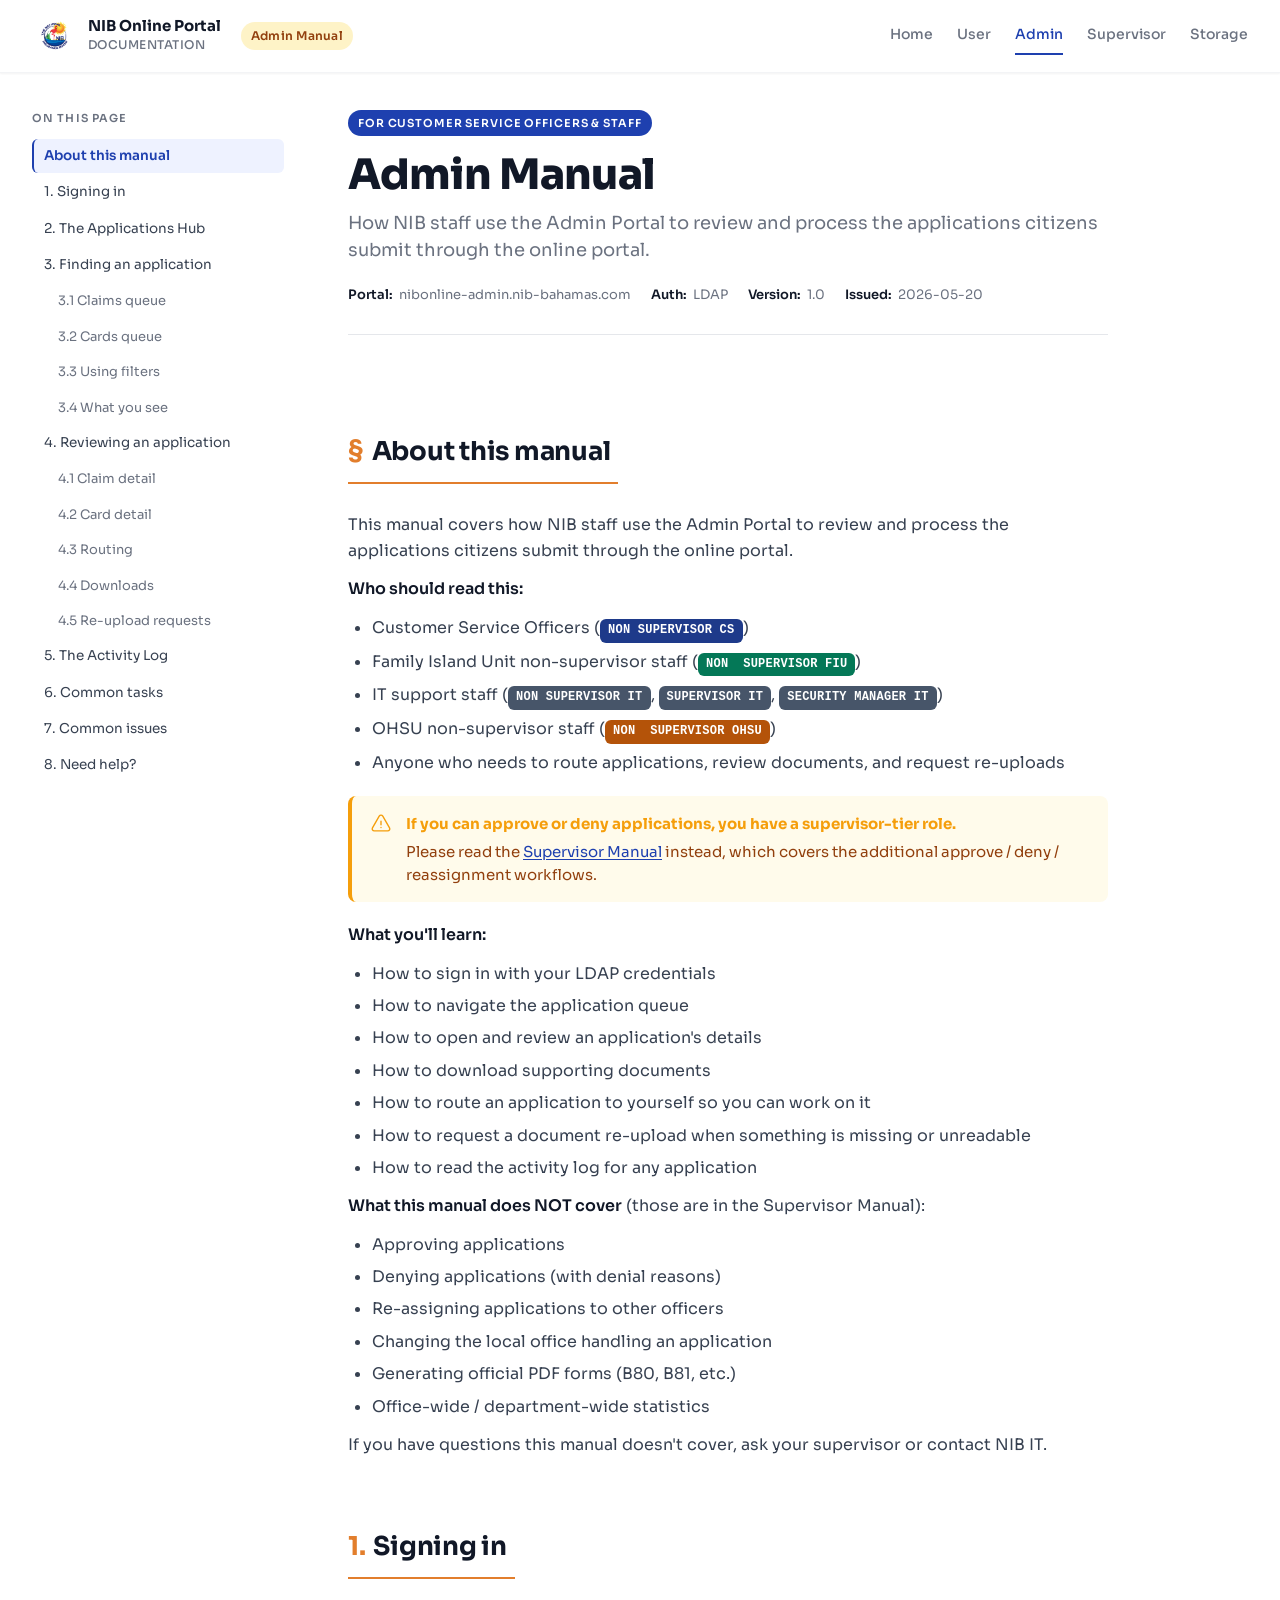
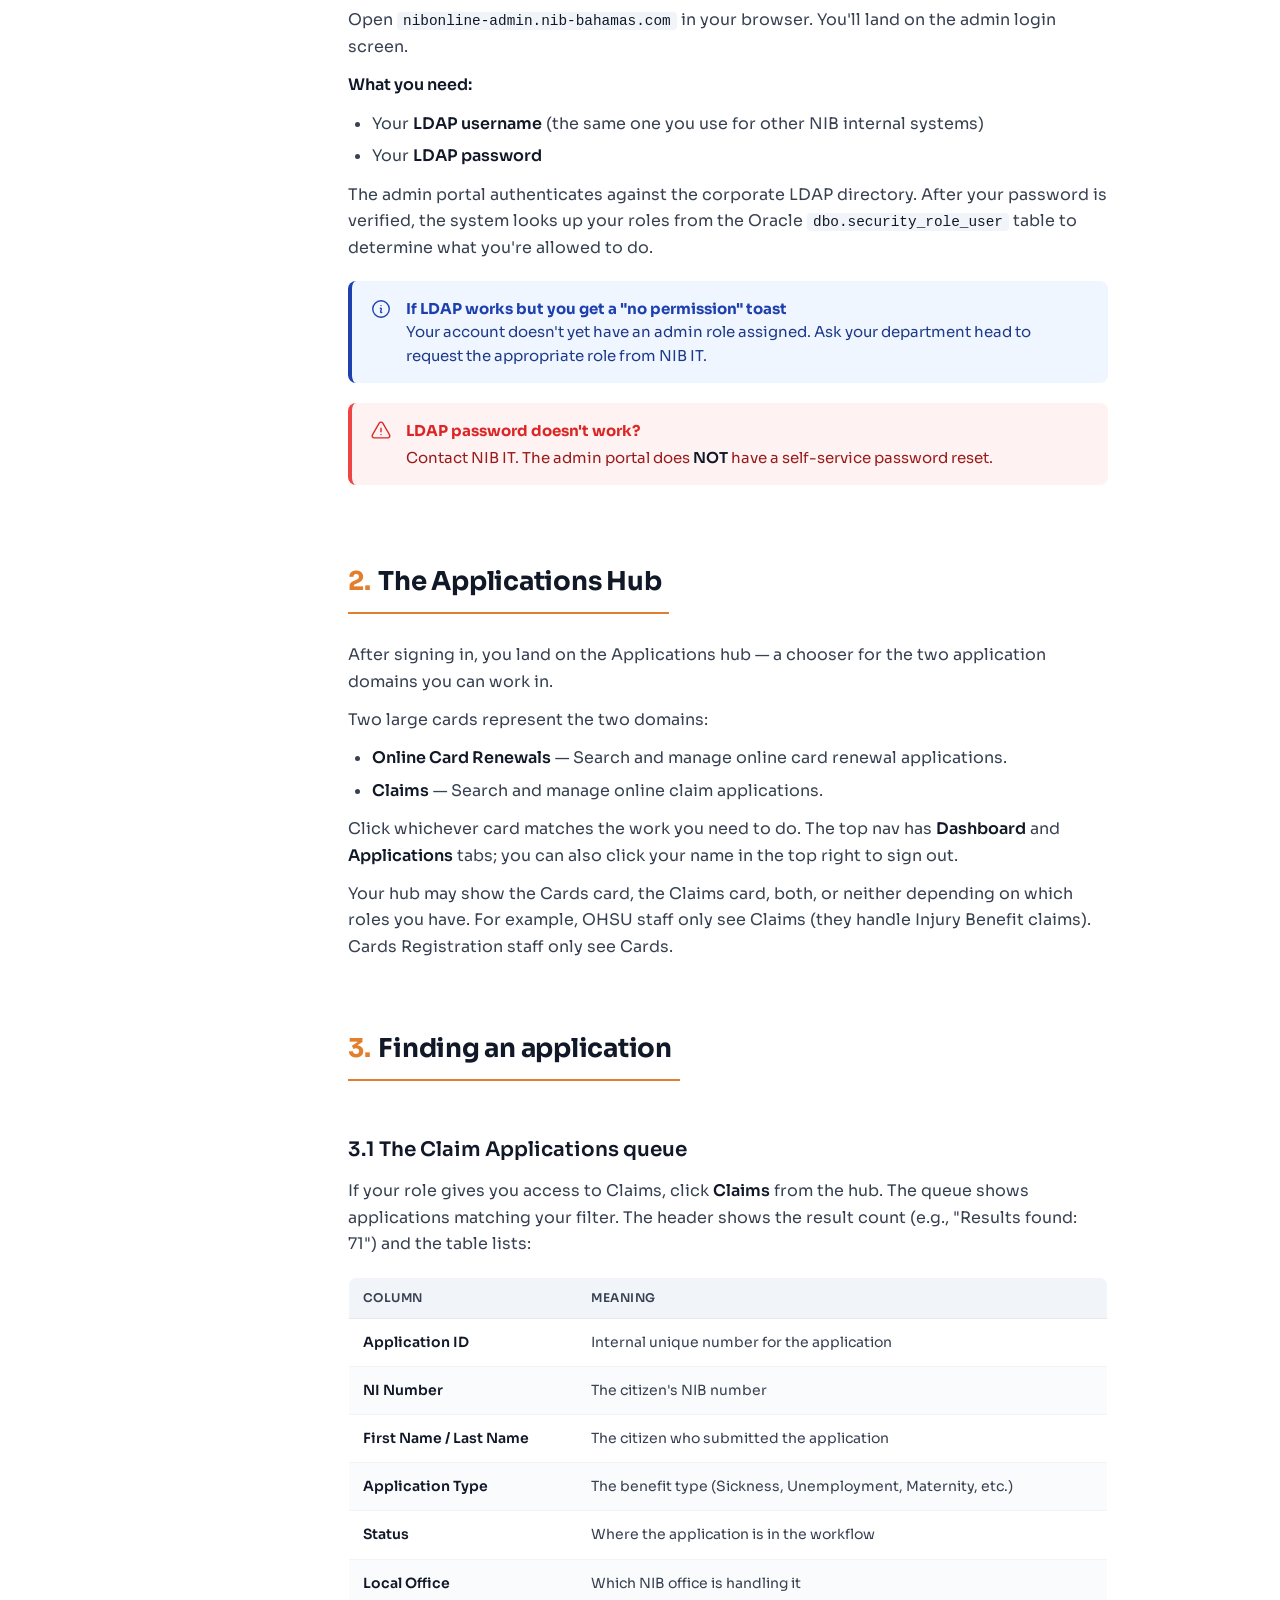
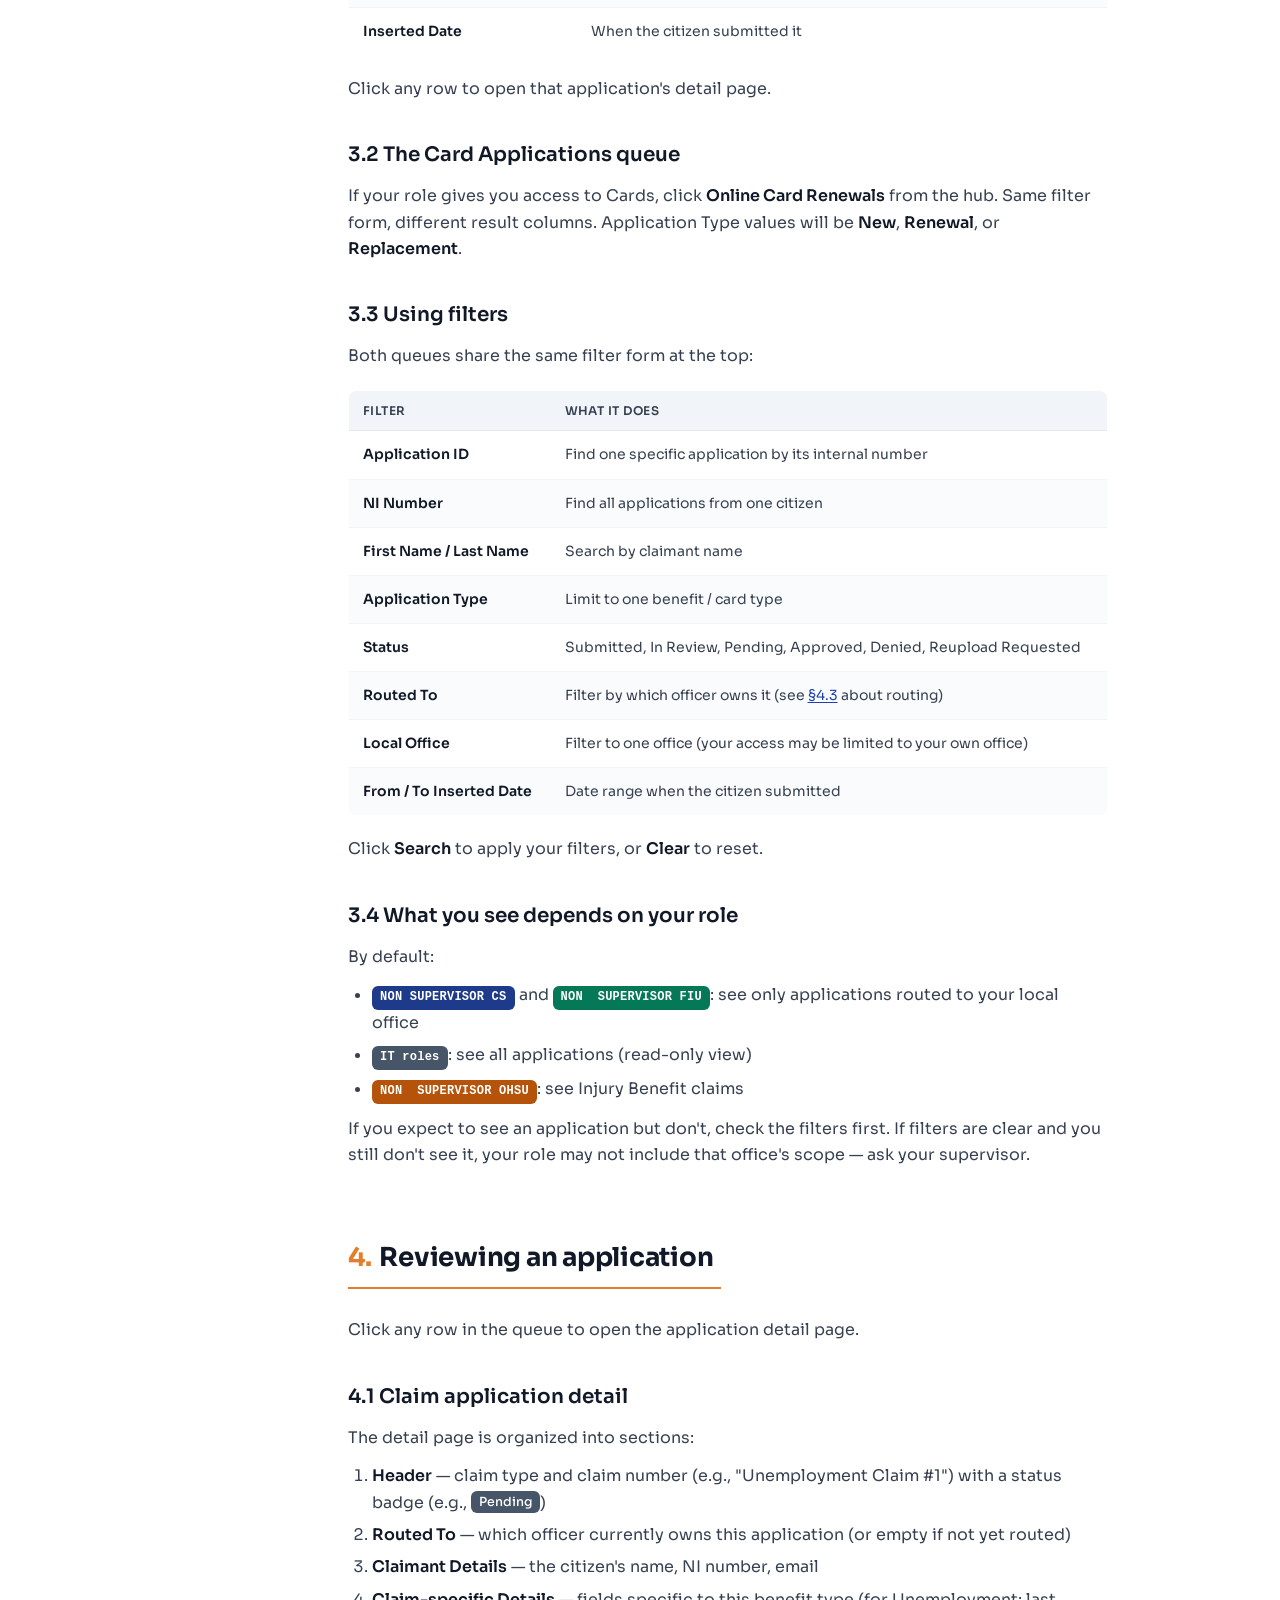
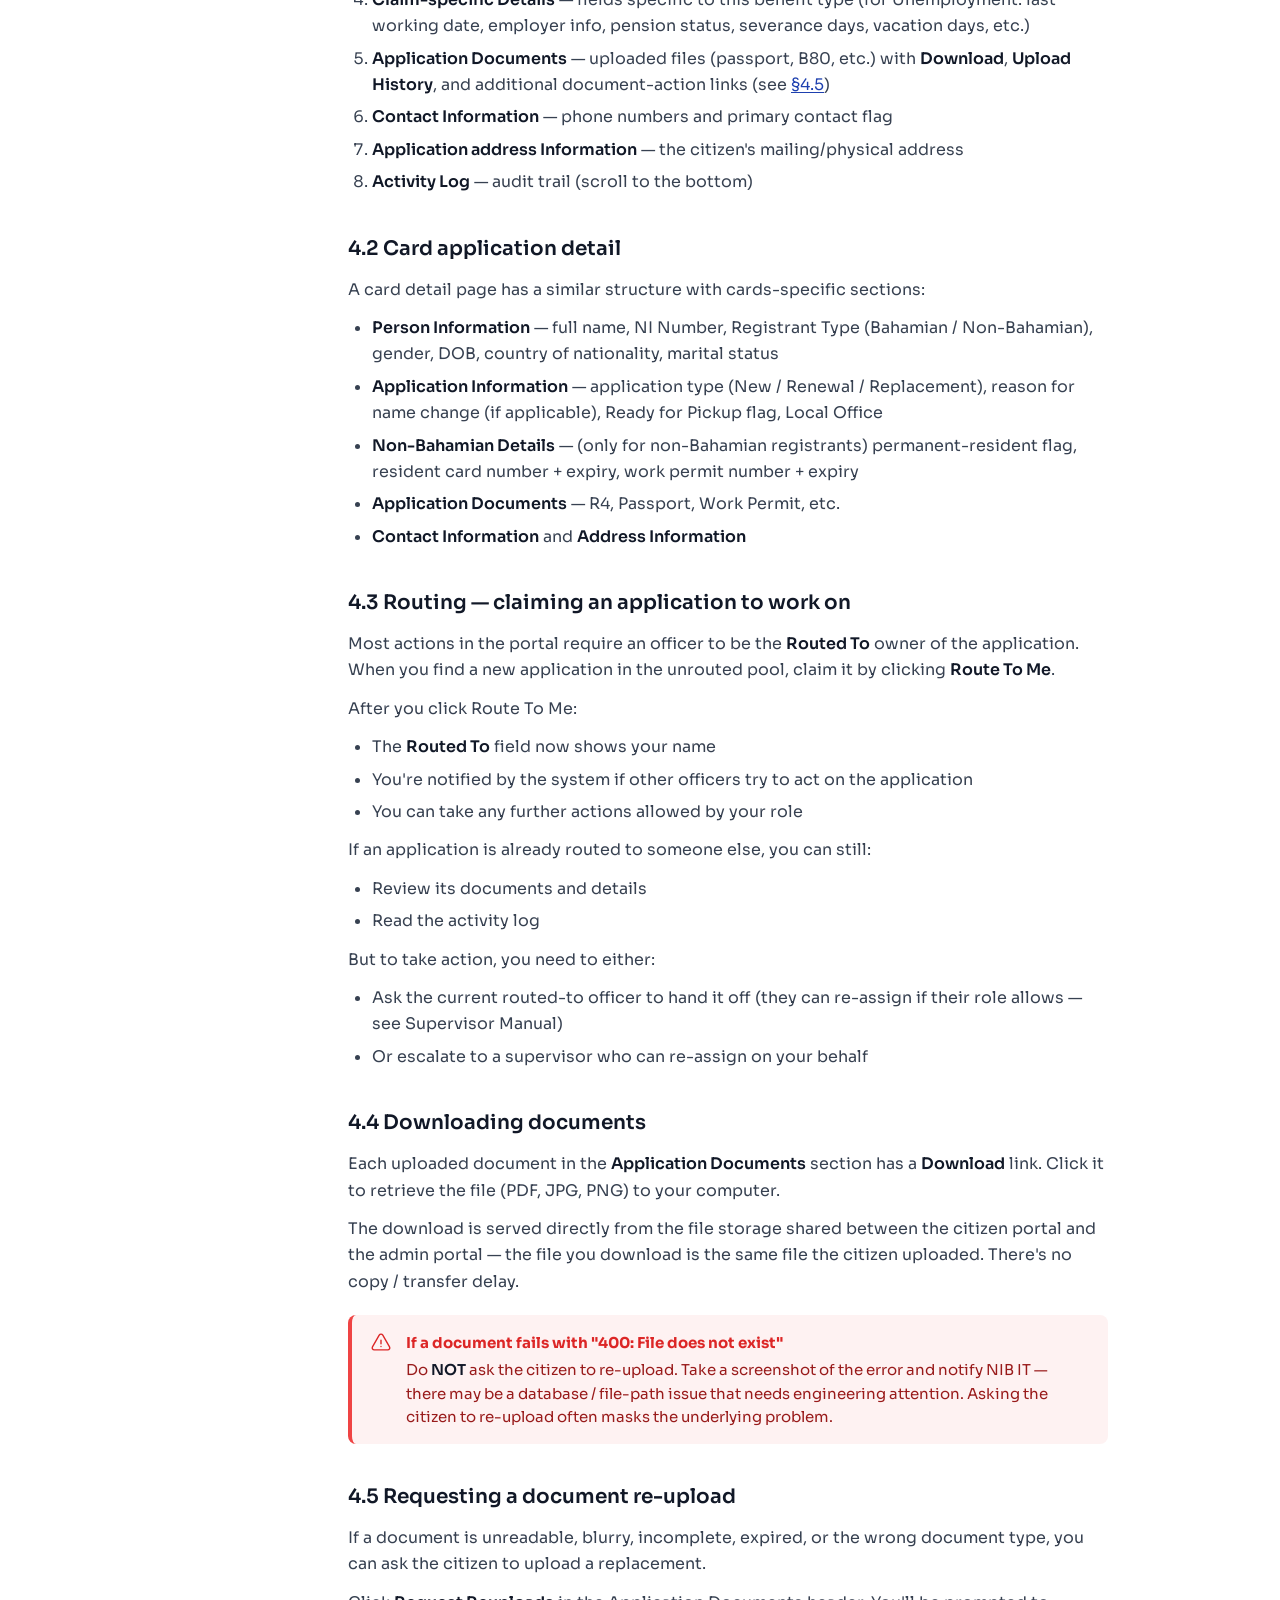
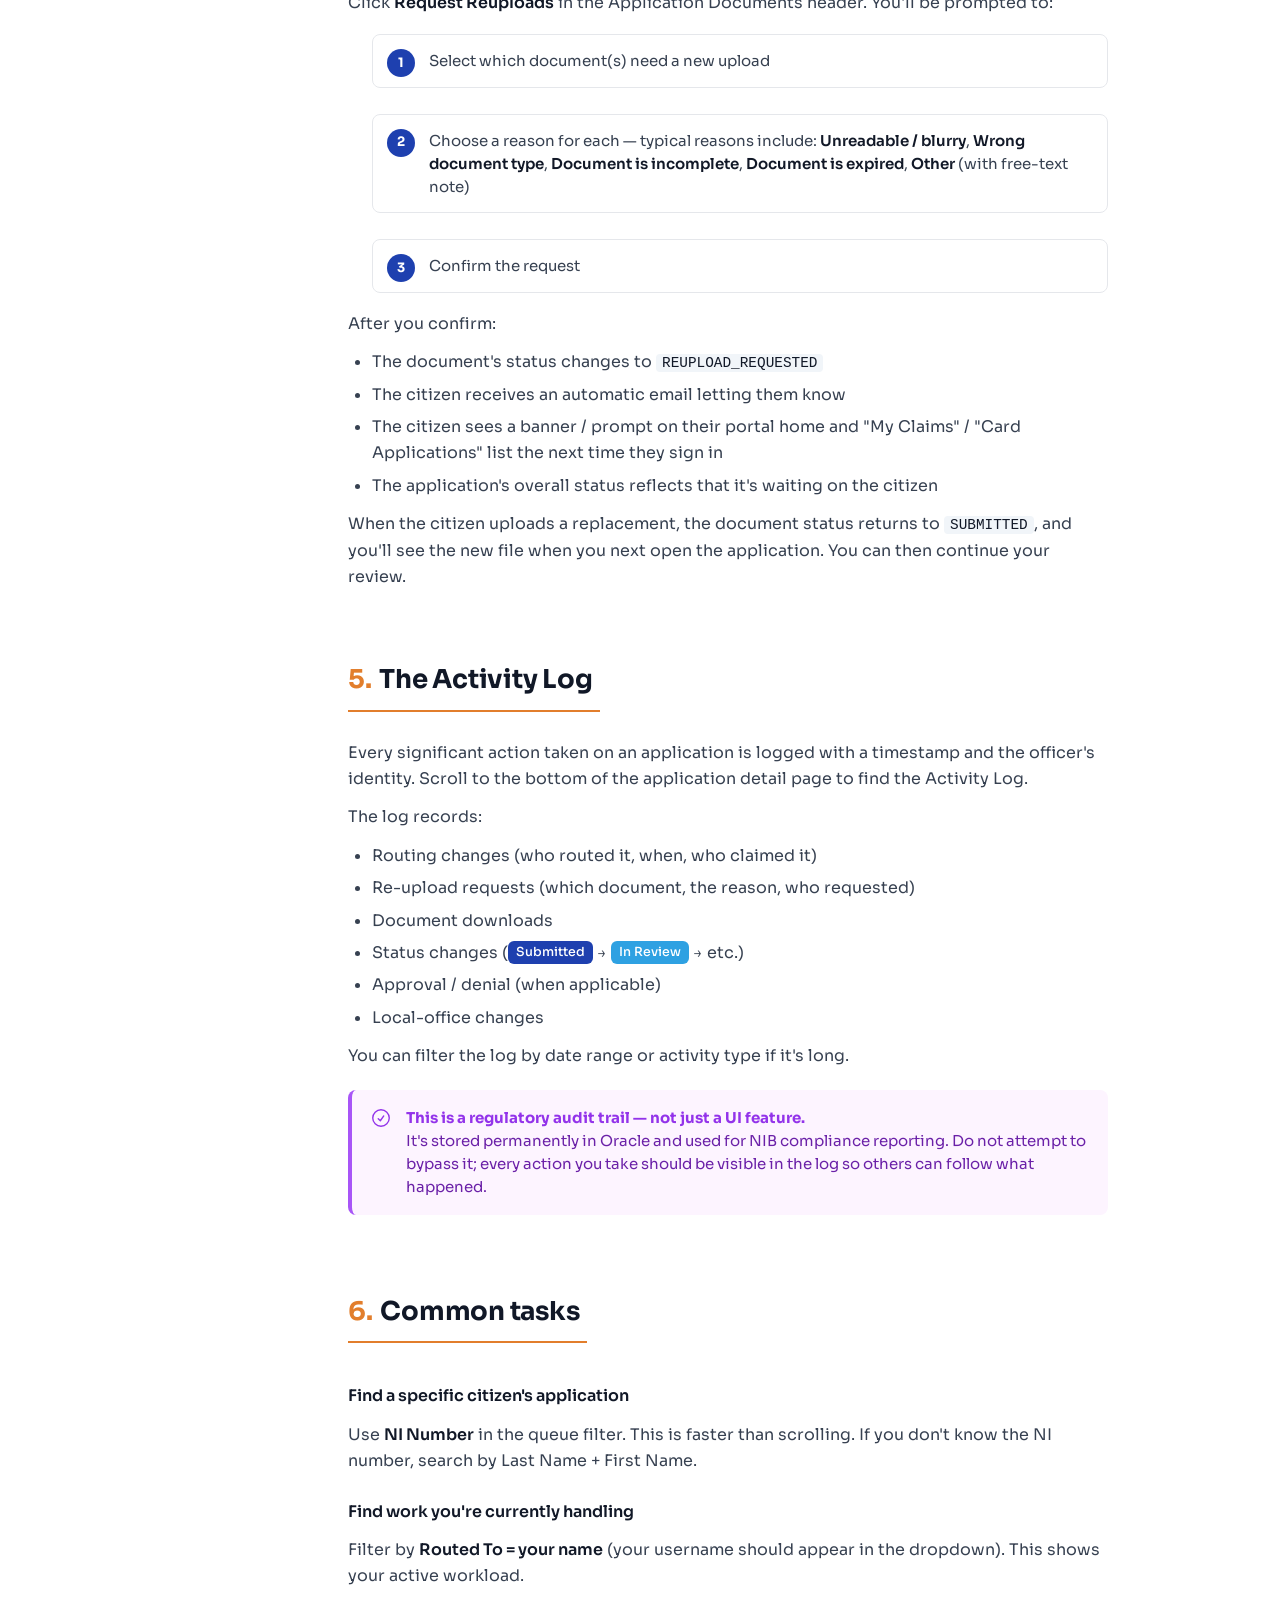
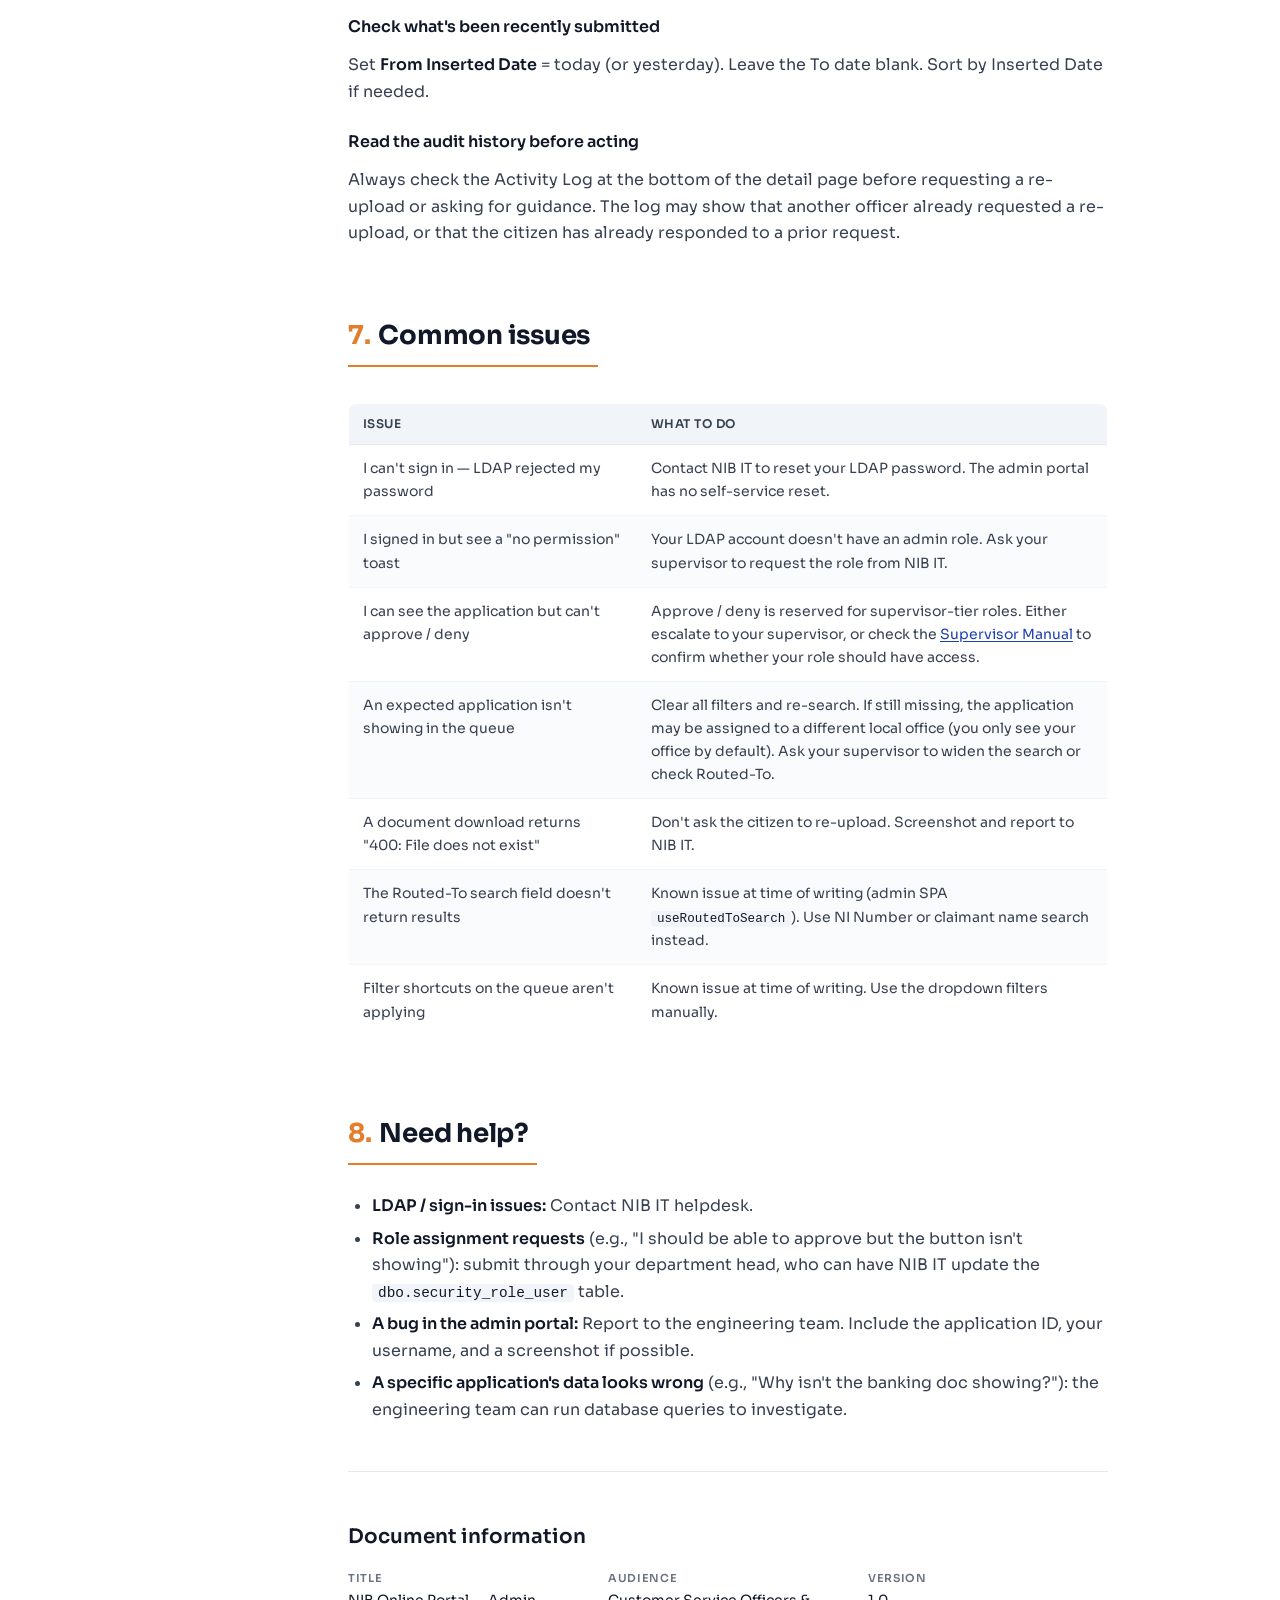
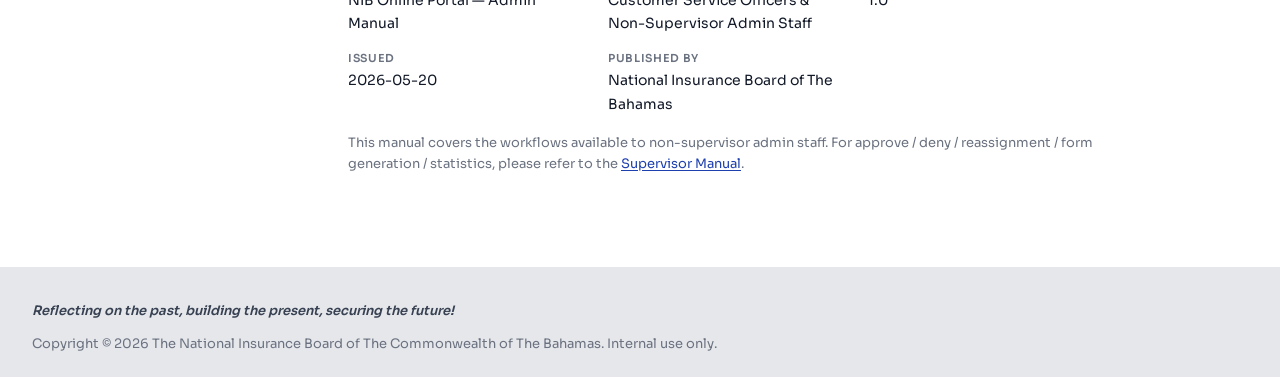
==== onboarding/docs-site/docs/admin-manual-print.html @ d0a883ac "add docs-site: NIB Design System integration + text-searchable PDFs" ====
<!DOCTYPE html>
<html lang="en">
<head>
<meta charset="UTF-8">
<meta name="viewport" content="width=device-width, initial-scale=1">
<title>Admin Manual — NIB Online Portal</title>
<link rel="icon" type="image/png" href="../assets/favicon-32x32.png">
<link rel="stylesheet" href="../colors_and_type.css">
<link rel="stylesheet" href="docs.css">
</head>
<body>

<header class="doc-topbar">
  <div class="doc-topbar__inner">
    <a class="doc-topbar__logo" href="index.html">
      <img src="../assets/nib-logo-no-text.png" alt="NIB">
      <div>
        <div class="doc-topbar__title">NIB Online Portal</div>
        <div class="doc-topbar__sub">Documentation</div>
      </div>
    </a>
    <span class="doc-topbar__audience doc-topbar__audience--admin">Admin Manual</span>
    <div class="doc-topbar__spacer"></div>
    <nav class="doc-topbar__nav">
      <a href="index.html">Home</a>
      <a href="user-manual.html">User</a>
      <a href="admin-manual.html" class="is-current">Admin</a>
      <a href="supervisor-manual.html">Supervisor</a>
      <a href="storage-brief.html">Storage</a>
    </nav>
  </div>
</header>

<div class="doc-layout">

  <aside class="doc-sidebar">
    <p class="doc-sidebar__title">On this page</p>
    <ul class="doc-sidebar__list">
      <li><a href="#about">About this manual</a></li>
      <li><a href="#signin">1. Signing in</a></li>
      <li><a href="#hub">2. The Applications Hub</a></li>
      <li><a href="#finding">3. Finding an application</a></li>
      <li><a href="#queue-claims" class="lvl-2">3.1 Claims queue</a></li>
      <li><a href="#queue-cards"  class="lvl-2">3.2 Cards queue</a></li>
      <li><a href="#filters"      class="lvl-2">3.3 Using filters</a></li>
      <li><a href="#role-view"    class="lvl-2">3.4 What you see</a></li>
      <li><a href="#reviewing">4. Reviewing an application</a></li>
      <li><a href="#claim-detail" class="lvl-2">4.1 Claim detail</a></li>
      <li><a href="#card-detail"  class="lvl-2">4.2 Card detail</a></li>
      <li><a href="#routing"      class="lvl-2">4.3 Routing</a></li>
      <li><a href="#downloads"    class="lvl-2">4.4 Downloads</a></li>
      <li><a href="#reupload-req" class="lvl-2">4.5 Re-upload requests</a></li>
      <li><a href="#audit">5. The Activity Log</a></li>
      <li><a href="#tasks">6. Common tasks</a></li>
      <li><a href="#issues">7. Common issues</a></li>
      <li><a href="#help">8. Need help?</a></li>
    </ul>
  </aside>

  <main class="doc-main">

    <div class="doc-hero">
      <div class="doc-hero__eyebrow">For Customer Service Officers &amp; Staff</div>
      <h1 class="doc-hero__title">Admin Manual</h1>
      <p class="doc-hero__sub">How NIB staff use the Admin Portal to review and process the applications citizens submit through the online portal.</p>
      <div class="doc-hero__meta">
        <span><strong>Portal:</strong> nibonline-admin.nib-bahamas.com</span>
        <span><strong>Auth:</strong> LDAP</span>
        <span><strong>Version:</strong> 1.0</span>
        <span><strong>Issued:</strong> 2026-05-20</span>
      </div>
    </div>

    <h2 id="about"><span class="doc-h-num">§</span>About this manual</h2>
    <p>This manual covers how NIB staff use the Admin Portal to review and process the applications citizens submit through the online portal.</p>

    <p><strong>Who should read this:</strong></p>
    <ul>
      <li>Customer Service Officers (<span class="role role--cs">NON SUPERVISOR CS</span>)</li>
      <li>Family Island Unit non-supervisor staff (<span class="role role--fiu">NON&nbsp; SUPERVISOR FIU</span>)</li>
      <li>IT support staff (<span class="role role--it">NON SUPERVISOR IT</span>, <span class="role role--it">SUPERVISOR IT</span>, <span class="role role--it">SECURITY MANAGER IT</span>)</li>
      <li>OHSU non-supervisor staff (<span class="role role--ohsu">NON&nbsp; SUPERVISOR OHSU</span>)</li>
      <li>Anyone who needs to route applications, review documents, and request re-uploads</li>
    </ul>

    <div class="callout callout--warning">
      <svg class="callout__icon" viewBox="0 0 24 24" fill="none" stroke="currentColor" stroke-width="1.5"><path stroke-linecap="round" stroke-linejoin="round" d="M12 9v3.75m-9.303 3.376c-.866 1.5.217 3.374 1.948 3.374h14.71c1.73 0 2.813-1.874 1.948-3.374L13.949 3.378c-.866-1.5-3.032-1.5-3.898 0L2.697 16.126ZM12 15.75h.007v.008H12v-.008Z"/></svg>
      <div class="callout__body">
        <span class="callout__title">If you can approve or deny applications, you have a supervisor-tier role.</span>
        Please read the <a href="supervisor-manual.html">Supervisor Manual</a> instead, which covers the additional approve / deny / reassignment workflows.
      </div>
    </div>

    <p><strong>What you'll learn:</strong></p>
    <ul>
      <li>How to sign in with your LDAP credentials</li>
      <li>How to navigate the application queue</li>
      <li>How to open and review an application's details</li>
      <li>How to download supporting documents</li>
      <li>How to route an application to yourself so you can work on it</li>
      <li>How to request a document re-upload when something is missing or unreadable</li>
      <li>How to read the activity log for any application</li>
    </ul>

    <p><strong>What this manual does NOT cover</strong> (those are in the Supervisor Manual):</p>
    <ul>
      <li>Approving applications</li>
      <li>Denying applications (with denial reasons)</li>
      <li>Re-assigning applications to other officers</li>
      <li>Changing the local office handling an application</li>
      <li>Generating official PDF forms (B80, B81, etc.)</li>
      <li>Office-wide / department-wide statistics</li>
    </ul>
    <p>If you have questions this manual doesn't cover, ask your supervisor or contact NIB IT.</p>

    <h2 id="signin"><span class="doc-h-num">1.</span>Signing in</h2>
    <p>Open <code>nibonline-admin.nib-bahamas.com</code> in your browser. You'll land on the admin login screen.</p>
    <p><strong>What you need:</strong></p>
    <ul>
      <li>Your <strong>LDAP username</strong> (the same one you use for other NIB internal systems)</li>
      <li>Your <strong>LDAP password</strong></li>
    </ul>
    <p>The admin portal authenticates against the corporate LDAP directory. After your password is verified, the system looks up your roles from the Oracle <code>dbo.security_role_user</code> table to determine what you're allowed to do.</p>

    <div class="callout callout--info">
      <svg class="callout__icon" viewBox="0 0 24 24" fill="none" stroke="currentColor" stroke-width="1.5"><path stroke-linecap="round" stroke-linejoin="round" d="M11.25 11.25l.041-.02a.75.75 0 011.063.852l-.708 2.836a.75.75 0 001.063.853l.041-.021M21 12a9 9 0 11-18 0 9 9 0 0118 0zm-9-3.75h.008v.008H12V8.25z"/></svg>
      <div class="callout__body">
        <span class="callout__title">If LDAP works but you get a "no permission" toast</span>
        Your account doesn't yet have an admin role assigned. Ask your department head to request the appropriate role from NIB IT.
      </div>
    </div>

    <div class="callout callout--danger">
      <svg class="callout__icon" viewBox="0 0 24 24" fill="none" stroke="currentColor" stroke-width="1.5"><path stroke-linecap="round" stroke-linejoin="round" d="M12 9v3.75m-9.303 3.376c-.866 1.5.217 3.374 1.948 3.374h14.71c1.73 0 2.813-1.874 1.948-3.374L13.949 3.378c-.866-1.5-3.032-1.5-3.898 0L2.697 16.126ZM12 15.75h.007v.008H12v-.008Z"/></svg>
      <div class="callout__body">
        <span class="callout__title">LDAP password doesn't work?</span>
        Contact NIB IT. The admin portal does <strong>NOT</strong> have a self-service password reset.
      </div>
    </div>

    <h2 id="hub"><span class="doc-h-num">2.</span>The Applications Hub</h2>
    <p>After signing in, you land on the Applications hub — a chooser for the two application domains you can work in.</p>
    <p>Two large cards represent the two domains:</p>
    <ul>
      <li><strong>Online Card Renewals</strong> — Search and manage online card renewal applications.</li>
      <li><strong>Claims</strong> — Search and manage online claim applications.</li>
    </ul>
    <p>Click whichever card matches the work you need to do. The top nav has <strong>Dashboard</strong> and <strong>Applications</strong> tabs; you can also click your name in the top right to sign out.</p>
    <p>Your hub may show the Cards card, the Claims card, both, or neither depending on which roles you have. For example, OHSU staff only see Claims (they handle Injury Benefit claims). Cards Registration staff only see Cards.</p>

    <h2 id="finding"><span class="doc-h-num">3.</span>Finding an application</h2>

    <h3 id="queue-claims">3.1 The Claim Applications queue</h3>
    <p>If your role gives you access to Claims, click <strong>Claims</strong> from the hub. The queue shows applications matching your filter. The header shows the result count (e.g., "Results found: 71") and the table lists:</p>
    <table>
      <thead><tr><th>Column</th><th>Meaning</th></tr></thead>
      <tbody>
        <tr><td><strong>Application ID</strong></td><td>Internal unique number for the application</td></tr>
        <tr><td><strong>NI Number</strong></td><td>The citizen's NIB number</td></tr>
        <tr><td><strong>First Name / Last Name</strong></td><td>The citizen who submitted the application</td></tr>
        <tr><td><strong>Application Type</strong></td><td>The benefit type (Sickness, Unemployment, Maternity, etc.)</td></tr>
        <tr><td><strong>Status</strong></td><td>Where the application is in the workflow</td></tr>
        <tr><td><strong>Local Office</strong></td><td>Which NIB office is handling it</td></tr>
        <tr><td><strong>Inserted Date</strong></td><td>When the citizen submitted it</td></tr>
      </tbody>
    </table>
    <p>Click any row to open that application's detail page.</p>

    <h3 id="queue-cards">3.2 The Card Applications queue</h3>
    <p>If your role gives you access to Cards, click <strong>Online Card Renewals</strong> from the hub. Same filter form, different result columns. Application Type values will be <strong>New</strong>, <strong>Renewal</strong>, or <strong>Replacement</strong>.</p>

    <h3 id="filters">3.3 Using filters</h3>
    <p>Both queues share the same filter form at the top:</p>
    <table>
      <thead><tr><th>Filter</th><th>What it does</th></tr></thead>
      <tbody>
        <tr><td><strong>Application ID</strong></td><td>Find one specific application by its internal number</td></tr>
        <tr><td><strong>NI Number</strong></td><td>Find all applications from one citizen</td></tr>
        <tr><td><strong>First Name / Last Name</strong></td><td>Search by claimant name</td></tr>
        <tr><td><strong>Application Type</strong></td><td>Limit to one benefit / card type</td></tr>
        <tr><td><strong>Status</strong></td><td>Submitted, In Review, Pending, Approved, Denied, Reupload Requested</td></tr>
        <tr><td><strong>Routed To</strong></td><td>Filter by which officer owns it (see <a href="#routing">§4.3</a> about routing)</td></tr>
        <tr><td><strong>Local Office</strong></td><td>Filter to one office (your access may be limited to your own office)</td></tr>
        <tr><td><strong>From / To Inserted Date</strong></td><td>Date range when the citizen submitted</td></tr>
      </tbody>
    </table>
    <p>Click <strong>Search</strong> to apply your filters, or <strong>Clear</strong> to reset.</p>

    <h3 id="role-view">3.4 What you see depends on your role</h3>
    <p>By default:</p>
    <ul>
      <li><span class="role role--cs">NON SUPERVISOR CS</span> and <span class="role role--fiu">NON&nbsp; SUPERVISOR FIU</span>: see only applications routed to your local office</li>
      <li><span class="role role--it">IT roles</span>: see all applications (read-only view)</li>
      <li><span class="role role--ohsu">NON&nbsp; SUPERVISOR OHSU</span>: see Injury Benefit claims</li>
    </ul>
    <p>If you expect to see an application but don't, check the filters first. If filters are clear and you still don't see it, your role may not include that office's scope — ask your supervisor.</p>

    <h2 id="reviewing"><span class="doc-h-num">4.</span>Reviewing an application</h2>
    <p>Click any row in the queue to open the application detail page.</p>

    <h3 id="claim-detail">4.1 Claim application detail</h3>
    <p>The detail page is organized into sections:</p>
    <ol>
      <li><strong>Header</strong> — claim type and claim number (e.g., "Unemployment Claim #1") with a status badge (e.g., <span class="chip-inline chip-inline--pending">Pending</span>)</li>
      <li><strong>Routed To</strong> — which officer currently owns this application (or empty if not yet routed)</li>
      <li><strong>Claimant Details</strong> — the citizen's name, NI number, email</li>
      <li><strong>Claim-specific Details</strong> — fields specific to this benefit type (for Unemployment: last working date, employer info, pension status, severance days, vacation days, etc.)</li>
      <li><strong>Application Documents</strong> — uploaded files (passport, B80, etc.) with <strong>Download</strong>, <strong>Upload History</strong>, and additional document-action links (see <a href="#reupload-req">§4.5</a>)</li>
      <li><strong>Contact Information</strong> — phone numbers and primary contact flag</li>
      <li><strong>Application address Information</strong> — the citizen's mailing/physical address</li>
      <li><strong>Activity Log</strong> — audit trail (scroll to the bottom)</li>
    </ol>

    <h3 id="card-detail">4.2 Card application detail</h3>
    <p>A card detail page has a similar structure with cards-specific sections:</p>
    <ul>
      <li><strong>Person Information</strong> — full name, NI Number, Registrant Type (Bahamian / Non-Bahamian), gender, DOB, country of nationality, marital status</li>
      <li><strong>Application Information</strong> — application type (New / Renewal / Replacement), reason for name change (if applicable), Ready for Pickup flag, Local Office</li>
      <li><strong>Non-Bahamian Details</strong> — (only for non-Bahamian registrants) permanent-resident flag, resident card number + expiry, work permit number + expiry</li>
      <li><strong>Application Documents</strong> — R4, Passport, Work Permit, etc.</li>
      <li><strong>Contact Information</strong> and <strong>Address Information</strong></li>
    </ul>

    <h3 id="routing">4.3 Routing — claiming an application to work on</h3>
    <p>Most actions in the portal require an officer to be the <strong>Routed To</strong> owner of the application. When you find a new application in the unrouted pool, claim it by clicking <strong>Route To Me</strong>.</p>
    <p>After you click Route To Me:</p>
    <ul>
      <li>The <strong>Routed To</strong> field now shows your name</li>
      <li>You're notified by the system if other officers try to act on the application</li>
      <li>You can take any further actions allowed by your role</li>
    </ul>
    <p>If an application is already routed to someone else, you can still:</p>
    <ul>
      <li>Review its documents and details</li>
      <li>Read the activity log</li>
    </ul>
    <p>But to take action, you need to either:</p>
    <ul>
      <li>Ask the current routed-to officer to hand it off (they can re-assign if their role allows — see Supervisor Manual)</li>
      <li>Or escalate to a supervisor who can re-assign on your behalf</li>
    </ul>

    <h3 id="downloads">4.4 Downloading documents</h3>
    <p>Each uploaded document in the <strong>Application Documents</strong> section has a <strong>Download</strong> link. Click it to retrieve the file (PDF, JPG, PNG) to your computer.</p>
    <p>The download is served directly from the file storage shared between the citizen portal and the admin portal — the file you download is the same file the citizen uploaded. There's no copy / transfer delay.</p>
    <div class="callout callout--danger">
      <svg class="callout__icon" viewBox="0 0 24 24" fill="none" stroke="currentColor" stroke-width="1.5"><path stroke-linecap="round" stroke-linejoin="round" d="M12 9v3.75m-9.303 3.376c-.866 1.5.217 3.374 1.948 3.374h14.71c1.73 0 2.813-1.874 1.948-3.374L13.949 3.378c-.866-1.5-3.032-1.5-3.898 0L2.697 16.126ZM12 15.75h.007v.008H12v-.008Z"/></svg>
      <div class="callout__body">
        <span class="callout__title">If a document fails with "400: File does not exist"</span>
        Do <strong>NOT</strong> ask the citizen to re-upload. Take a screenshot of the error and notify NIB IT — there may be a database / file-path issue that needs engineering attention. Asking the citizen to re-upload often masks the underlying problem.
      </div>
    </div>

    <h3 id="reupload-req">4.5 Requesting a document re-upload</h3>
    <p>If a document is unreadable, blurry, incomplete, expired, or the wrong document type, you can ask the citizen to upload a replacement.</p>
    <p>Click <strong>Request Reuploads</strong> in the Application Documents header. You'll be prompted to:</p>
    <ol class="steps">
      <li>Select which document(s) need a new upload</li>
      <li>Choose a reason for each — typical reasons include: <strong>Unreadable / blurry</strong>, <strong>Wrong document type</strong>, <strong>Document is incomplete</strong>, <strong>Document is expired</strong>, <strong>Other</strong> (with free-text note)</li>
      <li>Confirm the request</li>
    </ol>
    <p>After you confirm:</p>
    <ul>
      <li>The document's status changes to <code>REUPLOAD_REQUESTED</code></li>
      <li>The citizen receives an automatic email letting them know</li>
      <li>The citizen sees a banner / prompt on their portal home and "My Claims" / "Card Applications" list the next time they sign in</li>
      <li>The application's overall status reflects that it's waiting on the citizen</li>
    </ul>
    <p>When the citizen uploads a replacement, the document status returns to <code>SUBMITTED</code>, and you'll see the new file when you next open the application. You can then continue your review.</p>

    <h2 id="audit"><span class="doc-h-num">5.</span>The Activity Log</h2>
    <p>Every significant action taken on an application is logged with a timestamp and the officer's identity. Scroll to the bottom of the application detail page to find the Activity Log.</p>
    <p>The log records:</p>
    <ul>
      <li>Routing changes (who routed it, when, who claimed it)</li>
      <li>Re-upload requests (which document, the reason, who requested)</li>
      <li>Document downloads</li>
      <li>Status changes (<span class="chip-inline chip-inline--info">Submitted</span> → <span class="chip-inline chip-inline--review">In Review</span> → etc.)</li>
      <li>Approval / denial (when applicable)</li>
      <li>Local-office changes</li>
    </ul>
    <p>You can filter the log by date range or activity type if it's long.</p>

    <div class="callout callout--audit">
      <svg class="callout__icon" viewBox="0 0 24 24" fill="none" stroke="currentColor" stroke-width="1.5"><path stroke-linecap="round" stroke-linejoin="round" d="M9 12.75 11.25 15 15 9.75M21 12a9 9 0 1 1-18 0 9 9 0 0 1 18 0Z"/></svg>
      <div class="callout__body">
        <span class="callout__title">This is a regulatory audit trail — not just a UI feature.</span>
        It's stored permanently in Oracle and used for NIB compliance reporting. Do not attempt to bypass it; every action you take should be visible in the log so others can follow what happened.
      </div>
    </div>

    <h2 id="tasks"><span class="doc-h-num">6.</span>Common tasks</h2>

    <h4>Find a specific citizen's application</h4>
    <p>Use <strong>NI Number</strong> in the queue filter. This is faster than scrolling. If you don't know the NI number, search by Last Name + First Name.</p>

    <h4>Find work you're currently handling</h4>
    <p>Filter by <strong>Routed To = your name</strong> (your username should appear in the dropdown). This shows your active workload.</p>

    <h4>Check what's been recently submitted</h4>
    <p>Set <strong>From Inserted Date</strong> = today (or yesterday). Leave the To date blank. Sort by Inserted Date if needed.</p>

    <h4>Read the audit history before acting</h4>
    <p>Always check the Activity Log at the bottom of the detail page before requesting a re-upload or asking for guidance. The log may show that another officer already requested a re-upload, or that the citizen has already responded to a prior request.</p>

    <h2 id="issues"><span class="doc-h-num">7.</span>Common issues</h2>
    <table>
      <thead><tr><th style="width: 38%">Issue</th><th>What to do</th></tr></thead>
      <tbody>
        <tr><td>I can't sign in — LDAP rejected my password</td><td>Contact NIB IT to reset your LDAP password. The admin portal has no self-service reset.</td></tr>
        <tr><td>I signed in but see a "no permission" toast</td><td>Your LDAP account doesn't have an admin role. Ask your supervisor to request the role from NIB IT.</td></tr>
        <tr><td>I can see the application but can't approve / deny</td><td>Approve / deny is reserved for supervisor-tier roles. Either escalate to your supervisor, or check the <a href="supervisor-manual.html#matrix">Supervisor Manual</a> to confirm whether your role should have access.</td></tr>
        <tr><td>An expected application isn't showing in the queue</td><td>Clear all filters and re-search. If still missing, the application may be assigned to a different local office (you only see your office by default). Ask your supervisor to widen the search or check Routed-To.</td></tr>
        <tr><td>A document download returns "400: File does not exist"</td><td>Don't ask the citizen to re-upload. Screenshot and report to NIB IT.</td></tr>
        <tr><td>The Routed-To search field doesn't return results</td><td>Known issue at time of writing (admin SPA <code>useRoutedToSearch</code>). Use NI Number or claimant name search instead.</td></tr>
        <tr><td>Filter shortcuts on the queue aren't applying</td><td>Known issue at time of writing. Use the dropdown filters manually.</td></tr>
      </tbody>
    </table>

    <h2 id="help"><span class="doc-h-num">8.</span>Need help?</h2>
    <ul>
      <li><strong>LDAP / sign-in issues:</strong> Contact NIB IT helpdesk.</li>
      <li><strong>Role assignment requests</strong> (e.g., "I should be able to approve but the button isn't showing"): submit through your department head, who can have NIB IT update the <code>dbo.security_role_user</code> table.</li>
      <li><strong>A bug in the admin portal:</strong> Report to the engineering team. Include the application ID, your username, and a screenshot if possible.</li>
      <li><strong>A specific application's data looks wrong</strong> (e.g., "Why isn't the banking doc showing?"): the engineering team can run database queries to investigate.</li>
    </ul>

    <hr>
    <h3 id="docinfo">Document information</h3>
    <dl class="defstrip">
      <div><dt>Title</dt><dd>NIB Online Portal — Admin Manual</dd></div>
      <div><dt>Audience</dt><dd>Customer Service Officers &amp; Non-Supervisor Admin Staff</dd></div>
      <div><dt>Version</dt><dd>1.0</dd></div>
      <div><dt>Issued</dt><dd>2026-05-20</dd></div>
      <div><dt>Published by</dt><dd>National Insurance Board of The Bahamas</dd></div>
    </dl>
    <p style="font-size: 13px; color: var(--fg-3);">This manual covers the workflows available to non-supervisor admin staff. For approve / deny / reassignment / form generation / statistics, please refer to the <a href="supervisor-manual.html">Supervisor Manual</a>.</p>

  </main>
</div>

<footer class="doc-footer">
  <div class="doc-footer__inner">
    <em>Reflecting on the past, building the present, securing the future!</em>
    <p style="margin: 12px 0 0;">Copyright © 2026 The National Insurance Board of The Commonwealth of The Bahamas. Internal use only.</p>
  </div>
</footer>

<script src="docs.js"></script>

<script>
  (async function () {
    // Wait for fonts (Sora from Google) + a beat
    if (document.fonts && document.fonts.ready) {
      try { await document.fonts.ready; } catch (e) {}
    }
    await new Promise(r => setTimeout(r, 500));
    window.print();
  })();
</script>
</body>
</html>
---- onboarding/docs-site/colors_and_type.css ----
/* ============================================================
   NIB Online Portal — Design Tokens
   The National Insurance Board of The Commonwealth of The Bahamas
   ------------------------------------------------------------
   Source of truth: online-claims-submissions-frontend
     - tailwind.config.js (custom palette)
     - index.html (Sora font import)
     - src/assets/styles/*  (typography & layout primitives)
   ============================================================ */

/* Type — Sora is loaded via Google Fonts in the live app.
   Montserrat appears as a fallback in Tailwind config but Sora wins
   at the html/body level. We mirror that hierarchy here. */
@import url("https://fonts.googleapis.com/css2?family=Sora:wght@300;400;500;600;700;800&family=Montserrat:wght@400;500;600;700;800;900&display=swap");

:root {
  /* ---------- BRAND COLORS ---------- */
  /* Primary blue trio — Tailwind blue-800/700/900 in the live app */
  --nib-primary:           #1e40af;   /* primary */
  --nib-primary-lighten:   #1d4ed8;   /* hover state */
  --nib-primary-darken:    #1e3a8a;   /* pressed / deep gradient end */

  /* Logo & brand-mark colors (lifted from the official mark) */
  --nib-navy:              #1a237e;   /* deep navy used in "NIB Online" wordmark */
  --nib-flamingo:          #f25b8a;   /* pink flamingo silhouette */
  --nib-sun-yellow:        #f9b234;   /* sun ring */
  --nib-water-blue:        #2a9bd6;   /* water ring */
  --nib-leaf-green:        #4ea64b;   /* reeds / leaves */

  /* Accent / portal colors */
  --nib-cadmium-orange:    #e27e2c;   /* "Claims Portal" italic wordmark */
  --nib-maj-blue:          #4f46e5;   /* Majorelle blue — light-portal text */
  --nib-pastel-blue:       #7b8ecd;   /* mid-stop on login gradient */
  --nib-button-blue:       #2ea1e2;   /* legacy CTA blue */
  --nib-dusty-white:       #fdfdff;   /* off-white surface */
  --nib-platinum-gray:     #e8e8e8;   /* input field fill */

  /* ---------- NEUTRALS (tailwind gray & blueGray scales actually in use) ---------- */
  --gray-50:   #f9fafb;
  --gray-100:  #f3f4f6;
  --gray-200:  #e5e7eb;
  --gray-300:  #d1d5db;
  --gray-400:  #9ca3af;
  --gray-500:  #6b7280;
  --gray-600:  #4b5563;
  --gray-700:  #374151;
  --gray-800:  #1f2937;
  --gray-900:  #111827;

  --blue-gray-50:  #f8fafc;
  --blue-gray-100: #f1f5f9;
  --blue-gray-200: #e2e8f0;
  --blue-gray-400: #94a3b8;
  --blue-gray-600: #475569;

  /* ---------- SEMANTIC FOREGROUND / BACKGROUND ---------- */
  --fg-1:        #111827;   /* primary text — gray-900 */
  --fg-2:        #374151;   /* body text — gray-700 */
  --fg-3:        #6b7280;   /* secondary / meta — gray-500 */
  --fg-4:        #9ca3af;   /* disabled / placeholder — gray-400 */
  --fg-on-dark:  #fdfdff;   /* dusty-white on navy/primary */
  --fg-link:     #4f46e5;   /* indigo-600 — used for utility links */
  --fg-accent:   #e27e2c;   /* cadmium-orange — italic brand accent */

  --bg-canvas:    #ffffff;
  --bg-subtle:    #f3f4f6;        /* gray-100 */
  --bg-muted:     #f1f5f9;        /* blueGray-100 — table head */
  --bg-footer:    #e5e7eb;        /* gray-200 */
  --bg-input:     var(--nib-platinum-gray);

  /* ---------- SEMANTIC STATE (Tailwind tints used in alerts/status) ---------- */
  --state-success:        #16a34a;   /* green-600 (Approved chip) */
  --state-success-bg:     #ecfdf5;
  --state-warning:        #f59e0b;   /* amber-500 (CalloutBox icon) */
  --state-warning-bg:     #fffbeb;   /* amber-50 */
  --state-warning-border: #fcd34d;   /* amber-300 */
  --state-warning-fg:     #92400e;   /* amber-800 */
  --state-danger:         #dc2626;   /* red-600 (Denied chip) */
  --state-danger-bg:      #fef2f2;
  --state-info:           #2ea1e2;   /* button-blue */
  --state-pending:        #475569;   /* blueGray-600 (Pending chip) */

  /* ---------- TYPE FAMILIES ---------- */
  --font-sans:    'Sora', 'Montserrat', system-ui, -apple-system, 'Segoe UI', sans-serif;
  --font-display: 'Sora', 'Montserrat', system-ui, sans-serif;
  --font-mono:    ui-monospace, 'SF Mono', 'Cascadia Code', Menlo, monospace;

  /* ---------- TYPE SCALE (matches Tailwind defaults the app uses) ---------- */
  --text-xs:   0.75rem;   /* 12px */
  --text-sm:   0.875rem;  /* 14px */
  --text-base: 1rem;      /* 16px */
  --text-lg:   1.125rem;  /* 18px */
  --text-xl:   1.25rem;   /* 20px */
  --text-2xl:  1.5rem;    /* 24px */
  --text-3xl:  1.875rem;  /* 30px */
  --text-4xl:  2.25rem;   /* 36px */
  --text-5xl:  3rem;      /* 48px */
  --text-6xl:  3.75rem;   /* 60px */

  /* Weights actually used in the codebase */
  --fw-light:     300;
  --fw-regular:   400;
  --fw-medium:    500;
  --fw-semibold:  600;
  --fw-bold:      700;
  --fw-extrabold: 800;
  --fw-black:     900;

  /* Line heights */
  --lh-tight:   1.1;
  --lh-snug:    1.25;
  --lh-normal:  1.5;
  --lh-relaxed: 1.625;

  /* ---------- RADII (Tailwind defaults used) ---------- */
  --radius-sm:   0.25rem;  /* rounded */
  --radius-md:   0.375rem; /* rounded-md — cards, page-sections */
  --radius-lg:   0.5rem;   /* rounded-lg — portal CTAs, login card */
  --radius-xl:   0.75rem;  /* rounded-xl — login inputs & primary CTA */
  --radius-full: 9999px;   /* avatar / pill chips */

  /* ---------- SHADOWS (Tailwind defaults used in app) ---------- */
  --shadow-sm:   0 1px 2px 0 rgba(0,0,0,.05);
  --shadow:      0 1px 3px 0 rgba(0,0,0,.1), 0 1px 2px -1px rgba(0,0,0,.1);
  --shadow-md:   0 4px 6px -1px rgba(0,0,0,.1), 0 2px 4px -2px rgba(0,0,0,.1);
  --shadow-lg:   0 10px 15px -3px rgba(0,0,0,.1), 0 4px 6px -4px rgba(0,0,0,.1);
  --ring-focus:  0 0 0 2px rgba(156,163,175,.6);   /* gray-400 focus ring */

  /* ---------- SPACING (Tailwind 4-unit scale; named exposures) ---------- */
  --sp-1:  0.25rem;   /* 4 */
  --sp-2:  0.5rem;    /* 8 */
  --sp-3:  0.75rem;   /* 12 */
  --sp-4:  1rem;      /* 16 */
  --sp-6:  1.5rem;    /* 24 */
  --sp-8:  2rem;      /* 32 */
  --sp-10: 2.5rem;    /* 40 */
  --sp-12: 3rem;      /* 48 */
  --sp-16: 4rem;      /* 64 */
  --sp-24: 6rem;      /* 96 */

  /* ---------- LAYOUT ---------- */
  --container-7xl: 80rem;   /* max-w-7xl — top nav & main pages */
  --container-5xl: 64rem;   /* max-w-5xl — footer column */
  --container-2xl: 42rem;   /* max-w-2xl — sm portal copy column */

  /* ---------- BRAND GRADIENTS ---------- */
  --grad-login:   linear-gradient(180deg, #ffffff 0%, #7b8ecd 60%, #1e40af 100%);
  --grad-portal-dark:  linear-gradient(340deg, #1e3a8a 0%, #3b82f6 100%);
  --grad-portal-light: linear-gradient(340deg, #f8faff 0%, #fdfdff 100%);
}

/* ============================================================
   SEMANTIC TYPE CLASSES
   Match the literal selectors used in the live app's
   typography.pcss so HTML built with this token sheet looks
   identical to production.
   ============================================================ */

html, body {
  font-family: var(--font-sans);
  color: var(--fg-2);
  background: var(--bg-canvas);
}

.page header h1,
h1.page-title {
  font-weight: var(--fw-bold);
  font-size: var(--text-2xl);
  color: var(--nib-primary);
  text-transform: capitalize;
}

.page h2,
h2.section-title {
  font-size: var(--text-xl);
  font-weight: var(--fw-semibold);
  color: var(--fg-1);
}

.page-content h3,
h3.subsection {
  font-weight: var(--fw-light);
  font-size: var(--text-lg);
  margin-bottom: var(--sp-2);
  color: var(--fg-2);
}

/* "NIB Online" wordmark — see ClaimsPortalBrand.vue */
.brand-top {
  font-weight: var(--fw-extrabold);
  color: var(--nib-navy);
  line-height: var(--lh-tight);
}
/* "Claims Portal" wordmark */
.brand-bottom {
  font-weight: var(--fw-black);
  font-style: italic;
  color: var(--nib-cadmium-orange);
  line-height: var(--lh-tight);
  letter-spacing: -0.01em;
}

/* Footer tagline used in DefaultLayout */
.brand-tagline {
  font-weight: var(--fw-bold);
  font-style: italic;
  font-size: var(--text-sm);
  color: var(--gray-600);
}

/* Status chip text */
.chip {
  display: inline-flex;
  align-items: center;
  padding: 0.125rem 0.625rem;
  border-radius: var(--radius-md);
  font-weight: var(--fw-medium);
  color: #ffffff;
  font-size: var(--text-sm);
}
.chip--approved { background: var(--state-success); }
.chip--denied   { background: var(--state-danger); }
.chip--pending  { background: var(--state-pending); }

/* Card surface common to .page-section and modal panels */
.surface {
  background: var(--bg-canvas);
  box-shadow: var(--shadow-sm);
  border-radius: var(--radius-md);
}
---- onboarding/docs-site/docs/docs.css ----
/* ============================================================
   NIB Online Portal — Documentation Styles
   Shared by index, user-manual, admin-manual, supervisor-manual,
   storage-brief. Inherits design tokens from ../colors_and_type.css.
   ============================================================ */

* { box-sizing: border-box; }
html { scroll-behavior: smooth; scroll-padding-top: 88px; }
body {
  margin: 0;
  font-family: var(--font-sans);
  color: var(--fg-2);
  background: var(--bg-canvas);
  -webkit-font-smoothing: antialiased;
  font-size: 16px;
  line-height: 1.65;
}

/* ---------- Top bar ---------- */
.doc-topbar {
  position: sticky; top: 0; z-index: 50;
  background: rgba(255,255,255,.96);
  backdrop-filter: saturate(140%) blur(8px);
  box-shadow: var(--shadow-sm);
  border-bottom: 1px solid var(--gray-100);
}
.doc-topbar__inner {
  max-width: 1280px; margin: 0 auto;
  padding: 14px 32px;
  display: flex; align-items: center; gap: 20px;
}
.doc-topbar__logo { display: flex; align-items: center; gap: 12px; text-decoration: none; color: inherit; }
.doc-topbar__logo img { width: 44px; height: 44px; display: block; }
.doc-topbar__title { font-weight: 700; color: var(--fg-1); font-size: 15px; line-height: 1.2; }
.doc-topbar__sub   { font-size: 12px; color: var(--fg-3); letter-spacing: .04em; text-transform: uppercase; font-weight: 500; }
.doc-topbar__spacer { flex: 1; }
.doc-topbar__nav { display: flex; gap: 24px; }
.doc-topbar__nav a {
  font-size: 14px; color: var(--fg-3); text-decoration: none; font-weight: 500;
  padding: 6px 0; border-bottom: 2px solid transparent;
}
.doc-topbar__nav a:hover, .doc-topbar__nav a.is-current { color: var(--nib-primary); border-color: var(--nib-primary); }
.doc-topbar__pdf {
  display: inline-flex; align-items: center; gap: 6px;
  margin-left: 12px;
  padding: 6px 12px; border-radius: 6px;
  background: var(--nib-primary); color: #fff !important;
  font-size: 13px; font-weight: 600; text-decoration: none !important;
  border: 0 !important;
  transition: background .15s;
}
.doc-topbar__pdf:hover { background: var(--nib-primary-lighten); }
.doc-topbar__pdf svg { width: 14px; height: 14px; }
.doc-topbar__audience {
  display: inline-flex; align-items: center; gap: 6px;
  padding: 4px 10px; border-radius: 999px;
  font-size: 12px; font-weight: 600; letter-spacing: .02em;
  background: #eef2ff; color: var(--nib-maj-blue);
}
.doc-topbar__audience--admin   { background: #fef3c7; color: #92400e; }
.doc-topbar__audience--super   { background: #fee2e2; color: #991b1b; }
.doc-topbar__audience--storage { background: #ecfeff; color: #155e75; }

/* ---------- Layout ---------- */
.doc-layout {
  max-width: 1280px; margin: 0 auto;
  display: grid; grid-template-columns: 260px 1fr;
  gap: 56px; padding: 36px 32px 80px;
}
@media (max-width: 900px) {
  .doc-layout { grid-template-columns: 1fr; gap: 24px; }
  .doc-sidebar { position: static !important; max-height: none !important; }
}

/* ---------- Sidebar ---------- */
.doc-sidebar {
  position: sticky; top: 96px; align-self: start;
  max-height: calc(100vh - 120px); overflow-y: auto;
  padding-right: 8px;
}
.doc-sidebar__title {
  font-size: 11px; font-weight: 600; letter-spacing: .1em; text-transform: uppercase;
  color: var(--fg-3); margin: 0 0 12px;
}
.doc-sidebar__list { list-style: none; margin: 0; padding: 0; display: flex; flex-direction: column; gap: 2px; }
.doc-sidebar__list a {
  display: block; padding: 6px 10px; border-radius: 6px;
  font-size: 13.5px; color: var(--fg-2); text-decoration: none;
  border-left: 2px solid transparent;
  transition: background .12s, color .12s;
}
.doc-sidebar__list a:hover { background: var(--gray-100); color: var(--fg-1); }
.doc-sidebar__list a.is-active {
  background: #eef2ff; color: var(--nib-primary); font-weight: 600;
  border-left-color: var(--nib-primary);
}
.doc-sidebar__list .lvl-2 { padding-left: 24px; font-size: 13px; color: var(--fg-3); }

/* ---------- Main column ---------- */
.doc-main { min-width: 0; max-width: 760px; }

.doc-hero {
  margin-bottom: 40px; padding-bottom: 28px;
  border-bottom: 1px solid var(--gray-200);
}
.doc-hero__eyebrow {
  display: inline-flex; align-items: center; gap: 6px;
  padding: 4px 10px; border-radius: 999px;
  background: var(--nib-primary); color: #fff;
  font-size: 11px; font-weight: 600; letter-spacing: .08em; text-transform: uppercase;
  margin-bottom: 16px;
}
.doc-hero__title {
  font-size: 42px; font-weight: 800; line-height: 1.1;
  color: var(--fg-1); margin: 0 0 12px;
  letter-spacing: -0.02em;
}
.doc-hero__sub { font-size: 18px; color: var(--fg-3); margin: 0; line-height: 1.5; }
.doc-hero__meta {
  margin-top: 20px;
  display: flex; flex-wrap: wrap; gap: 20px;
  font-size: 13px; color: var(--fg-3);
}
.doc-hero__meta span { display: inline-flex; align-items: center; gap: 6px; }
.doc-hero__meta strong { color: var(--fg-2); font-weight: 600; }

/* ---------- Headings inside doc ---------- */
.doc-main h2 {
  font-size: 26px; font-weight: 700; color: var(--fg-1);
  margin: 56px 0 16px; letter-spacing: -0.01em;
  padding-bottom: 8px; border-bottom: 2px solid var(--nib-cadmium-orange);
  display: inline-block; padding-right: 8px;
  scroll-margin-top: 96px;
}
.doc-main h2 .doc-h-num { color: var(--nib-cadmium-orange); margin-right: 8px; }
.doc-main h3 {
  font-size: 20px; font-weight: 600; color: var(--fg-1);
  margin: 36px 0 12px; scroll-margin-top: 96px;
}
.doc-main h4 {
  font-size: 16px; font-weight: 600; color: var(--fg-1);
  margin: 24px 0 8px;
}
.doc-main p { margin: 12px 0; }
.doc-main a { color: var(--nib-primary); text-decoration: underline; text-underline-offset: 2px; }
.doc-main a:hover { color: var(--nib-primary-lighten); }
.doc-main ul, .doc-main ol { padding-left: 24px; margin: 12px 0; }
.doc-main li { margin: 6px 0; }
.doc-main strong { color: var(--fg-1); font-weight: 600; }
.doc-main hr { border: 0; border-top: 1px solid var(--gray-200); margin: 48px 0; }
.doc-main code, .doc-main kbd {
  font-family: var(--font-mono);
  font-size: .9em;
  padding: 1px 6px;
  background: var(--bg-muted);
  border-radius: 4px;
  color: var(--fg-1);
}

/* Headings get a hover-anchor */
.doc-main h2, .doc-main h3, .doc-main h4 { position: relative; }
.doc-anchor {
  position: absolute; left: -22px; top: 50%; transform: translateY(-50%);
  opacity: 0; color: var(--gray-400); text-decoration: none;
  font-size: 16px; transition: opacity .15s;
  cursor: pointer;
}
.doc-main h2:hover .doc-anchor,
.doc-main h3:hover .doc-anchor,
.doc-main h4:hover .doc-anchor { opacity: 1; }
.doc-anchor:hover { color: var(--nib-primary); }

/* ---------- Callouts ---------- */
.callout {
  display: flex; gap: 14px;
  padding: 16px 18px; border-radius: 8px;
  margin: 20px 0;
  border-left: 4px solid;
  background: #fff;
}
.callout__icon {
  flex-shrink: 0; width: 22px; height: 22px; margin-top: 1px;
}
.callout__body { flex: 1; font-size: 15px; line-height: 1.55; }
.callout__body :first-child { margin-top: 0; }
.callout__body :last-child  { margin-bottom: 0; }
.callout__title { font-weight: 700; color: var(--fg-1); display: block; margin-bottom: 4px; }

.callout--info    { background: #eff6ff; border-color: var(--nib-primary); color: #1e3a8a; }
.callout--info    .callout__icon, .callout--info    .callout__title { color: var(--nib-primary); }
.callout--tip     { background: #ecfdf5; border-color: #10b981; color: #065f46; }
.callout--tip     .callout__icon, .callout--tip     .callout__title { color: #047857; }
.callout--warning { background: var(--state-warning-bg); border-color: var(--state-warning); color: var(--state-warning-fg); }
.callout--warning .callout__icon, .callout--warning .callout__title { color: var(--state-warning); }
.callout--danger  { background: #fef2f2; border-color: #ef4444; color: #991b1b; }
.callout--danger  .callout__icon, .callout--danger  .callout__title { color: #dc2626; }
.callout--audit   { background: #fdf4ff; border-color: #a855f7; color: #6b21a8; }
.callout--audit   .callout__icon, .callout--audit   .callout__title { color: #9333ea; }

/* ---------- Steps ---------- */
.steps { counter-reset: step; list-style: none; padding: 0; margin: 20px 0; display: flex; flex-direction: column; gap: 14px; }
.steps > li {
  counter-increment: step;
  position: relative;
  padding: 14px 16px 14px 56px;
  background: #fff;
  border: 1px solid var(--gray-200);
  border-radius: 8px;
  font-size: 15px; line-height: 1.55;
}
.steps > li::before {
  content: counter(step);
  position: absolute; left: 14px; top: 14px;
  width: 28px; height: 28px;
  display: flex; align-items: center; justify-content: center;
  border-radius: 999px;
  background: var(--nib-primary); color: #fff;
  font-weight: 700; font-size: 13px;
}
.steps strong { color: var(--fg-1); }

/* ---------- Tables ---------- */
.doc-main table {
  width: 100%; border-collapse: collapse; margin: 20px 0;
  font-size: 14px;
  border: 1px solid var(--gray-200); border-radius: 8px; overflow: hidden;
}
.doc-main thead { background: var(--blue-gray-100); }
.doc-main th {
  padding: 10px 14px; text-align: left;
  font-size: 12px; font-weight: 600; color: var(--gray-700);
  text-transform: uppercase; letter-spacing: .04em;
  border-bottom: 1px solid var(--gray-200);
}
.doc-main td {
  padding: 12px 14px; vertical-align: top;
  border-top: 1px solid var(--gray-100);
  color: var(--fg-2);
}
.doc-main tbody tr:nth-child(even) td { background: #fafbfc; }
.doc-main td strong { color: var(--fg-1); }

/* yes/no pills inside tables */
.yn {
  display: inline-flex; align-items: center; gap: 4px;
  padding: 1px 8px; border-radius: 999px;
  font-size: 11px; font-weight: 600; letter-spacing: .02em;
}
.yn--yes { background: #d1fae5; color: #065f46; }
.yn--no  { background: #fee2e2; color: #991b1b; }
.yn--na  { background: var(--gray-100); color: var(--fg-3); }

/* ---------- Role pill ---------- */
.role {
  display: inline-flex; align-items: center;
  padding: 2px 8px; border-radius: 6px;
  background: var(--gray-900); color: #fff;
  font-family: var(--font-mono); font-size: 12px; font-weight: 600;
  letter-spacing: .02em;
  white-space: nowrap;
}
.role--cs    { background: #1e3a8a; }
.role--r     { background: #6d28d9; }
.role--fiu   { background: #047857; }
.role--it    { background: #475569; }
.role--ohsu  { background: #b45309; }

/* ---------- Status chip (inline in body) ---------- */
.chip-inline {
  display: inline-flex; align-items: center;
  padding: 1px 8px; border-radius: 6px;
  color: #fff; font-size: 12.5px; font-weight: 500;
  vertical-align: 2px;
}
.chip-inline--approved { background: var(--state-success); }
.chip-inline--denied   { background: var(--state-danger); }
.chip-inline--pending  { background: var(--state-pending); }
.chip-inline--info     { background: var(--nib-primary); }
.chip-inline--review   { background: var(--nib-button-blue); }
.chip-inline--reupload { background: var(--state-warning); color: var(--state-warning-fg); }

/* ---------- Definition strip (key/value at top of section) ---------- */
.defstrip { display: grid; grid-template-columns: repeat(auto-fit, minmax(180px, 1fr)); gap: 14px 20px; margin: 16px 0; }
.defstrip dt { font-size: 11px; font-weight: 600; letter-spacing: .06em; text-transform: uppercase; color: var(--fg-3); margin: 0 0 2px; }
.defstrip dd { margin: 0; font-size: 14px; color: var(--fg-1); }

/* ---------- Landing page cards ---------- */
.landing-hero { max-width: 1280px; margin: 0 auto; padding: 80px 32px 32px; text-align: center; }
.landing-hero__eyebrow { font-size: 13px; letter-spacing: .12em; text-transform: uppercase; color: var(--fg-3); font-weight: 600; }
.landing-hero__title {
  font-size: 56px; font-weight: 800; color: var(--fg-1);
  margin: 12px 0 16px; letter-spacing: -0.02em; line-height: 1.05;
}
.landing-hero__title em {
  font-style: italic; font-weight: 900; color: var(--nib-cadmium-orange);
}
.landing-hero__sub {
  font-size: 19px; color: var(--fg-3); max-width: 640px; margin: 0 auto;
  line-height: 1.5;
}
.landing-grid {
  max-width: 1280px; margin: 0 auto; padding: 32px 32px 80px;
  display: grid; grid-template-columns: repeat(auto-fit, minmax(280px, 1fr)); gap: 20px;
}
.landing-card {
  display: flex; flex-direction: column;
  padding: 28px; border-radius: 12px;
  background: #fff; border: 1px solid var(--gray-200);
  box-shadow: var(--shadow-sm);
  text-decoration: none; color: inherit;
  transition: transform .15s, box-shadow .15s, border-color .15s;
}
.landing-card:hover { transform: translateY(-2px); box-shadow: var(--shadow-md); border-color: var(--nib-primary-lighten); }
.landing-card__badge {
  display: inline-flex; align-self: flex-start;
  padding: 4px 10px; border-radius: 999px;
  font-size: 11px; font-weight: 600; letter-spacing: .04em; text-transform: uppercase;
  margin-bottom: 18px;
}
.landing-card__badge--user    { background: #eef2ff; color: var(--nib-maj-blue); }
.landing-card__badge--admin   { background: #fef3c7; color: #92400e; }
.landing-card__badge--super   { background: #fee2e2; color: #991b1b; }
.landing-card__badge--storage { background: #ecfeff; color: #155e75; }
.landing-card__title { font-size: 22px; font-weight: 700; color: var(--fg-1); margin: 0 0 6px; }
.landing-card__desc  { font-size: 14px; color: var(--fg-3); line-height: 1.55; margin: 0 0 18px; }
.landing-card__meta  { margin-top: auto; font-size: 12px; color: var(--fg-3); display: flex; gap: 14px; }
.landing-card__cta   { font-size: 14px; color: var(--nib-primary); font-weight: 600; display: inline-flex; gap: 6px; align-items: center; margin-top: 16px; }
.landing-card__cta::after { content: "→"; transition: transform .15s; }
.landing-card:hover .landing-card__cta::after { transform: translateX(4px); }

/* ---------- Storage brief specific ---------- */
.stat-grid { display: grid; grid-template-columns: repeat(auto-fit, minmax(180px, 1fr)); gap: 14px; margin: 20px 0; }
.stat {
  padding: 18px; border-radius: 8px;
  background: #fff; border: 1px solid var(--gray-200);
}
.stat__label { font-size: 11px; font-weight: 600; letter-spacing: .06em; text-transform: uppercase; color: var(--fg-3); }
.stat__value { font-size: 28px; font-weight: 800; color: var(--fg-1); margin-top: 4px; letter-spacing: -0.01em; }
.stat__sub   { font-size: 12px; color: var(--fg-3); margin-top: 4px; }
.bar {
  width: 100%; height: 8px; border-radius: 999px;
  background: var(--gray-100); margin-top: 10px; overflow: hidden;
}
.bar__fill { height: 100%; background: var(--nib-primary); border-radius: 999px; }
.bar__fill--warn { background: var(--state-warning); }
.bar__fill--ok   { background: #10b981; }

.confidential-banner {
  background: #fff7ed; border: 1px solid #fed7aa; color: #9a3412;
  padding: 12px 18px; border-radius: 8px; font-size: 13px; font-weight: 500;
  margin-bottom: 24px; display: flex; align-items: center; gap: 10px;
}

/* ---------- Footer ---------- */
.doc-footer {
  border-top: 1px solid var(--gray-200);
  padding: 32px;
  background: var(--bg-footer);
}
.doc-footer__inner { max-width: 1280px; margin: 0 auto; font-size: 13px; color: var(--fg-3); }
.doc-footer__inner em { font-style: italic; color: var(--fg-2); font-weight: 600; }

/* ---------- Print ---------- */
@media print {
  @page { size: A4 portrait; margin: 18mm 16mm; }

  * { -webkit-print-color-adjust: exact !important; print-color-adjust: exact !important; }

  html, body { background: #fff; font-size: 10.5pt; line-height: 1.5; }

  .doc-topbar, .doc-sidebar, .doc-footer, .doc-anchor { display: none !important; }
  .doc-layout { display: block; padding: 0; max-width: none; margin: 0; }
  .doc-main { max-width: none; }

  /* Hero block — runs once on page 1 */
  .doc-hero { padding: 0 0 14pt; margin: 0 0 18pt; border-bottom: 1.5pt solid #1e40af; }
  .doc-hero__title { font-size: 26pt; margin-bottom: 8pt; }
  .doc-hero__sub { font-size: 12pt; }
  .doc-hero__eyebrow { background: #1e40af; color: #fff; }

  /* Heading rhythm */
  .doc-main h2 {
    font-size: 16pt; margin: 22pt 0 8pt;
    page-break-after: avoid; break-after: avoid;
    border-bottom-width: 1.5pt;
  }
  .doc-main h3 { font-size: 13pt; margin: 14pt 0 6pt; page-break-after: avoid; break-after: avoid; }
  .doc-main h4 { font-size: 11.5pt; margin: 10pt 0 4pt; page-break-after: avoid; break-after: avoid; }
  .doc-main p, .doc-main li { orphans: 3; widows: 3; }

  /* Keep grouped content together */
  .steps > li, .callout, .stat, .defstrip { page-break-inside: avoid; break-inside: avoid; }
  .doc-main table { page-break-inside: auto; }
  .doc-main tr, .doc-main thead, .doc-main h2 + table thead { page-break-inside: avoid; break-inside: avoid; }
  .doc-main thead { display: table-header-group; }   /* repeat th on each page */

  /* Links: keep blue but no underline noise */
  a { color: #1e40af; text-decoration: none; }

  /* Tighter tables */
  .doc-main table { font-size: 9.5pt; }
  .doc-main th, .doc-main td { padding: 6pt 8pt; }

  /* Pills & chips need the background colors */
  .chip-inline, .yn, .role, .landing-card__badge,
  .doc-topbar__audience, .doc-hero__eyebrow,
  .callout, .callout__body { color-adjust: exact; }

  /* Landing page (only on index) */
  .landing-grid { display: block; padding: 0; }
  .landing-card { display: block; page-break-inside: avoid; margin: 0 0 14pt; padding: 18pt; border: 1pt solid #d1d5db; }
  .landing-hero { padding: 0 0 18pt; text-align: left; }
  .landing-hero__title { font-size: 30pt; }

  /* Force a page break before each major manual section if requested */
  .pagebreak { page-break-before: always; break-before: page; }

  /* Confidential banner stays */
  .confidential-banner { background: #fff7ed !important; border: 1pt solid #fed7aa; }
}
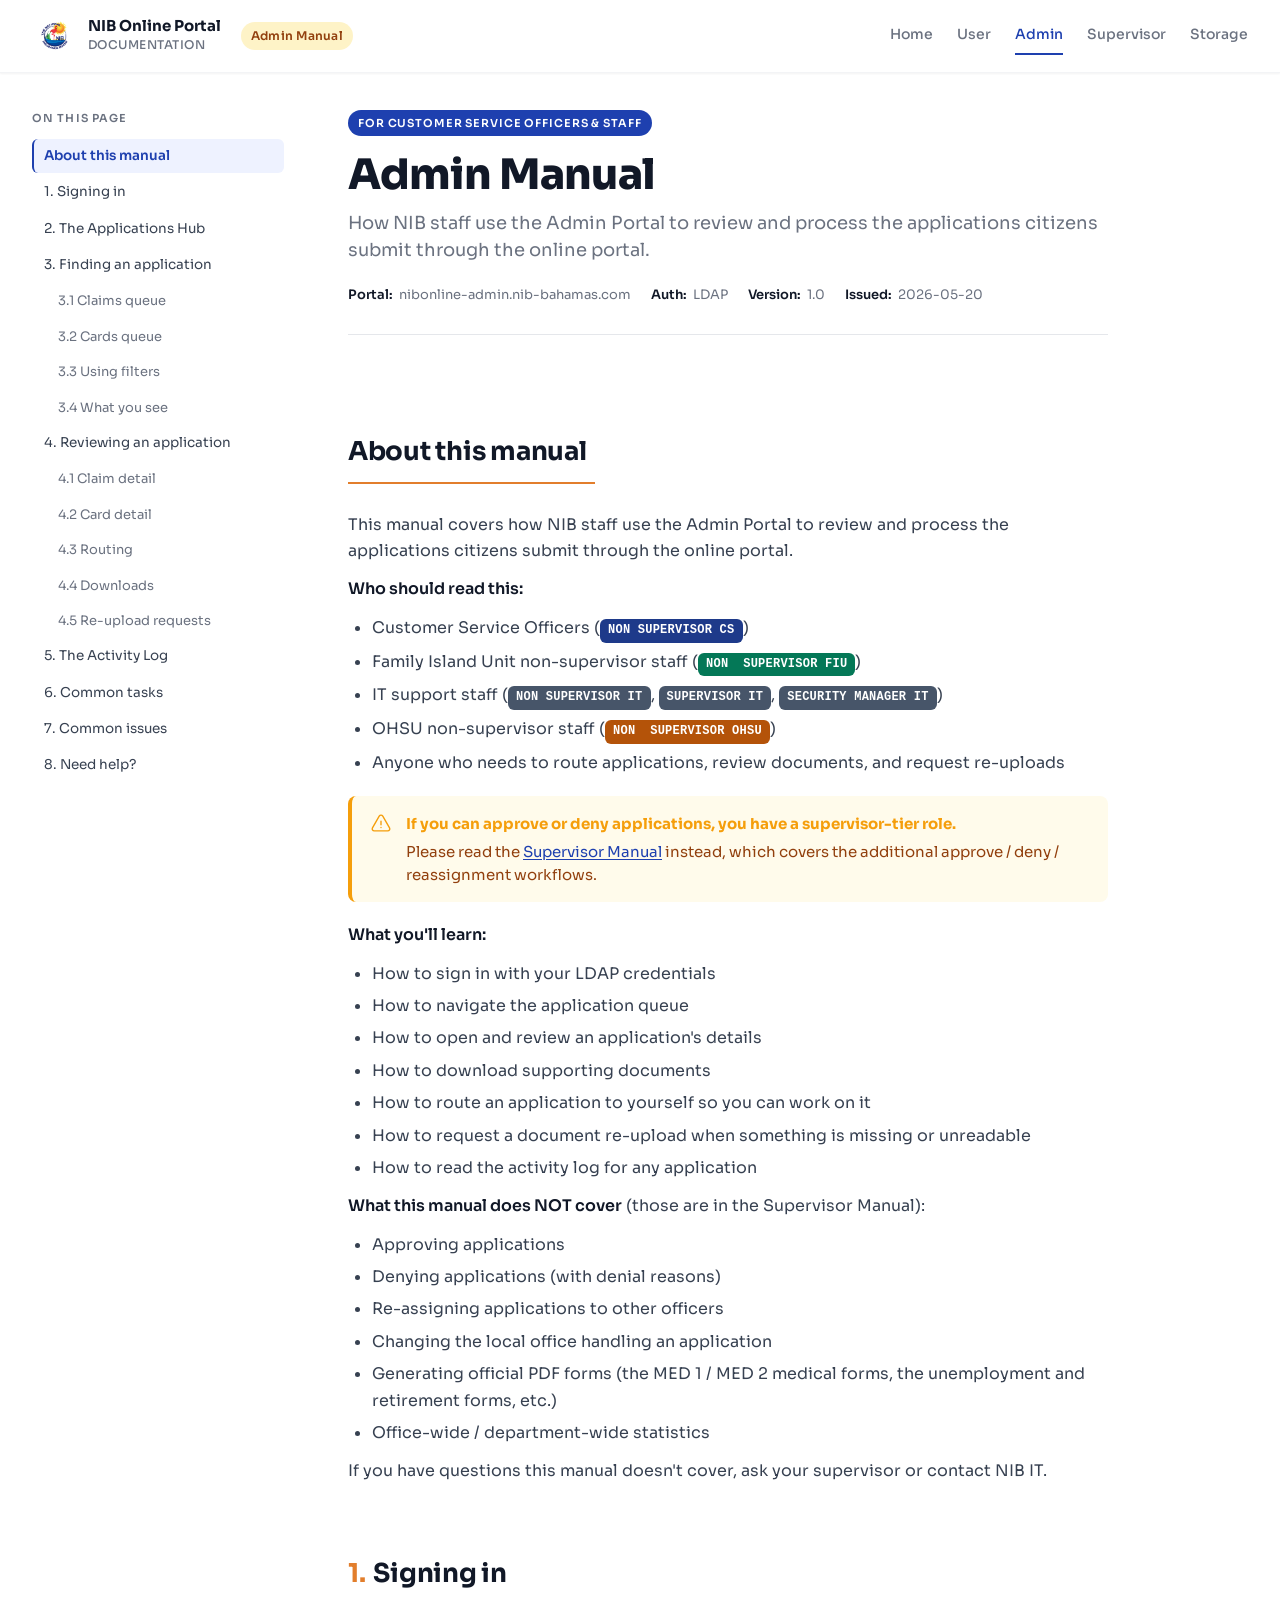
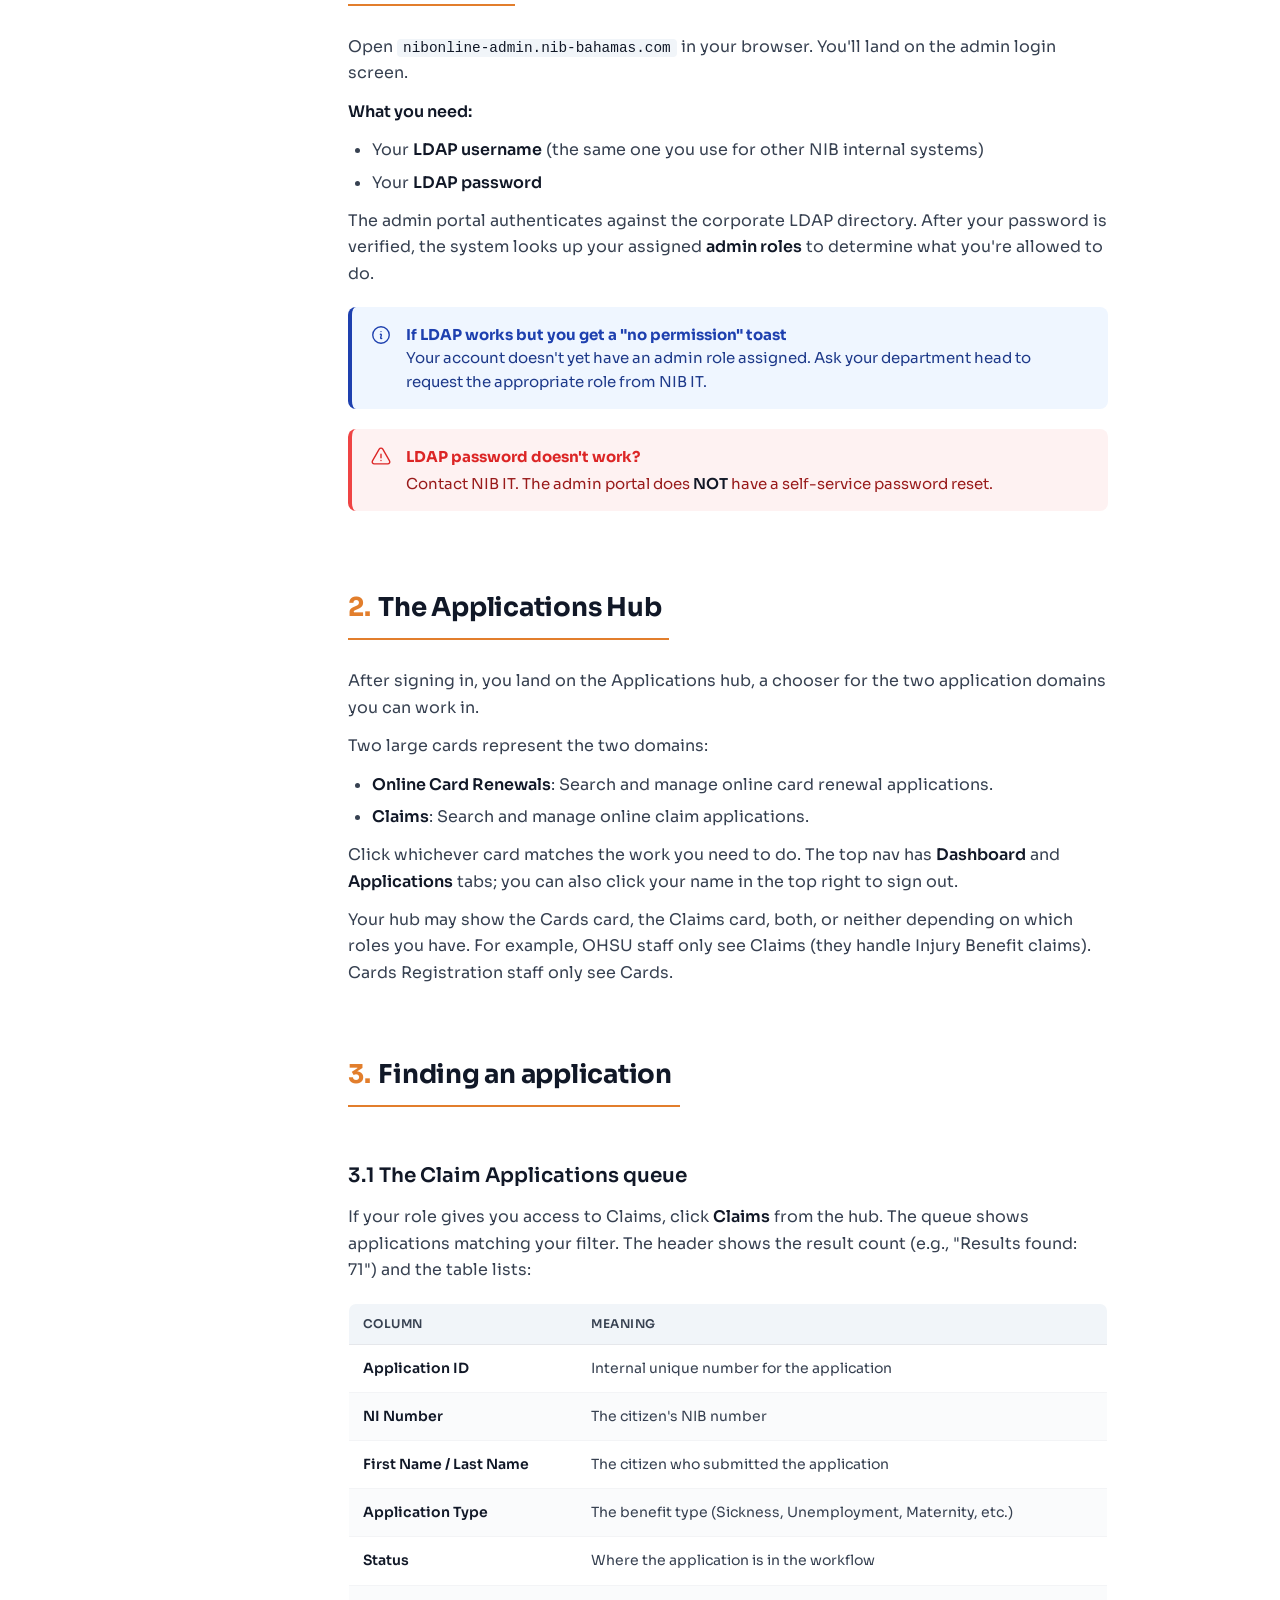
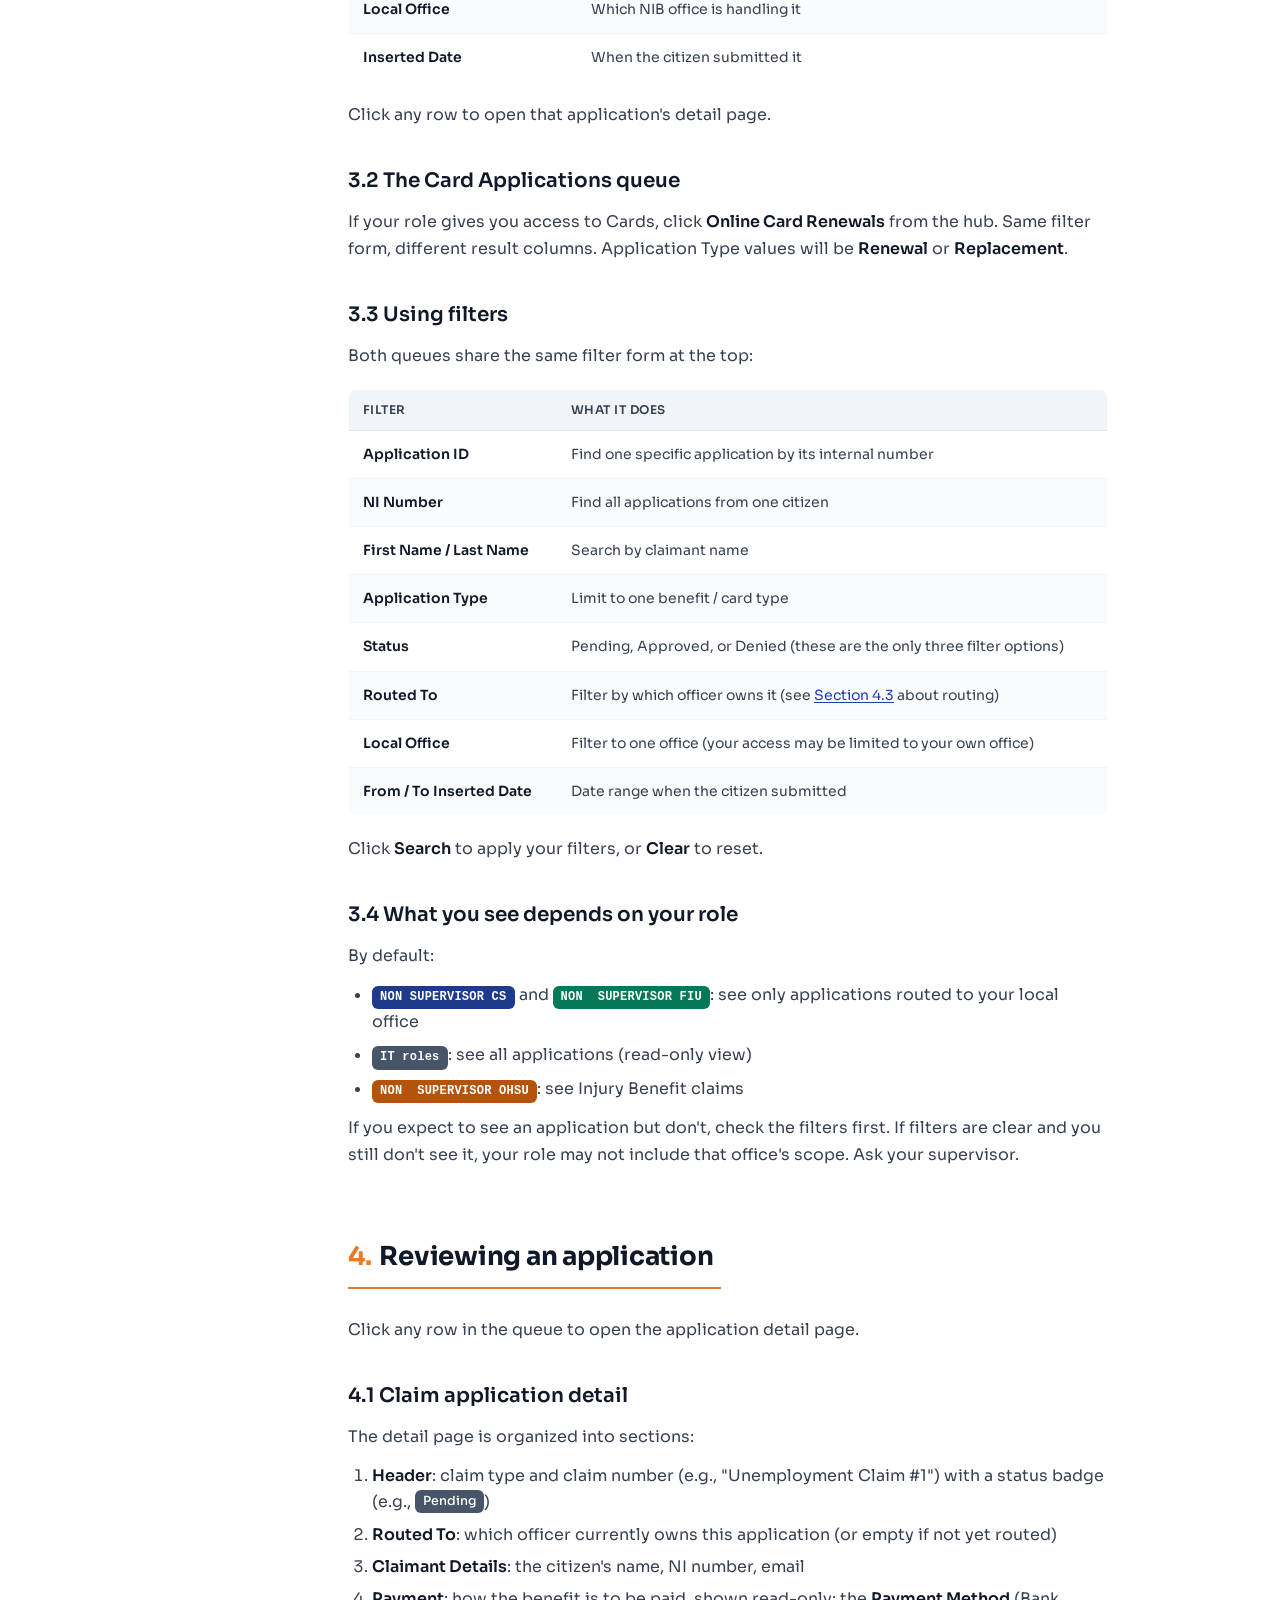
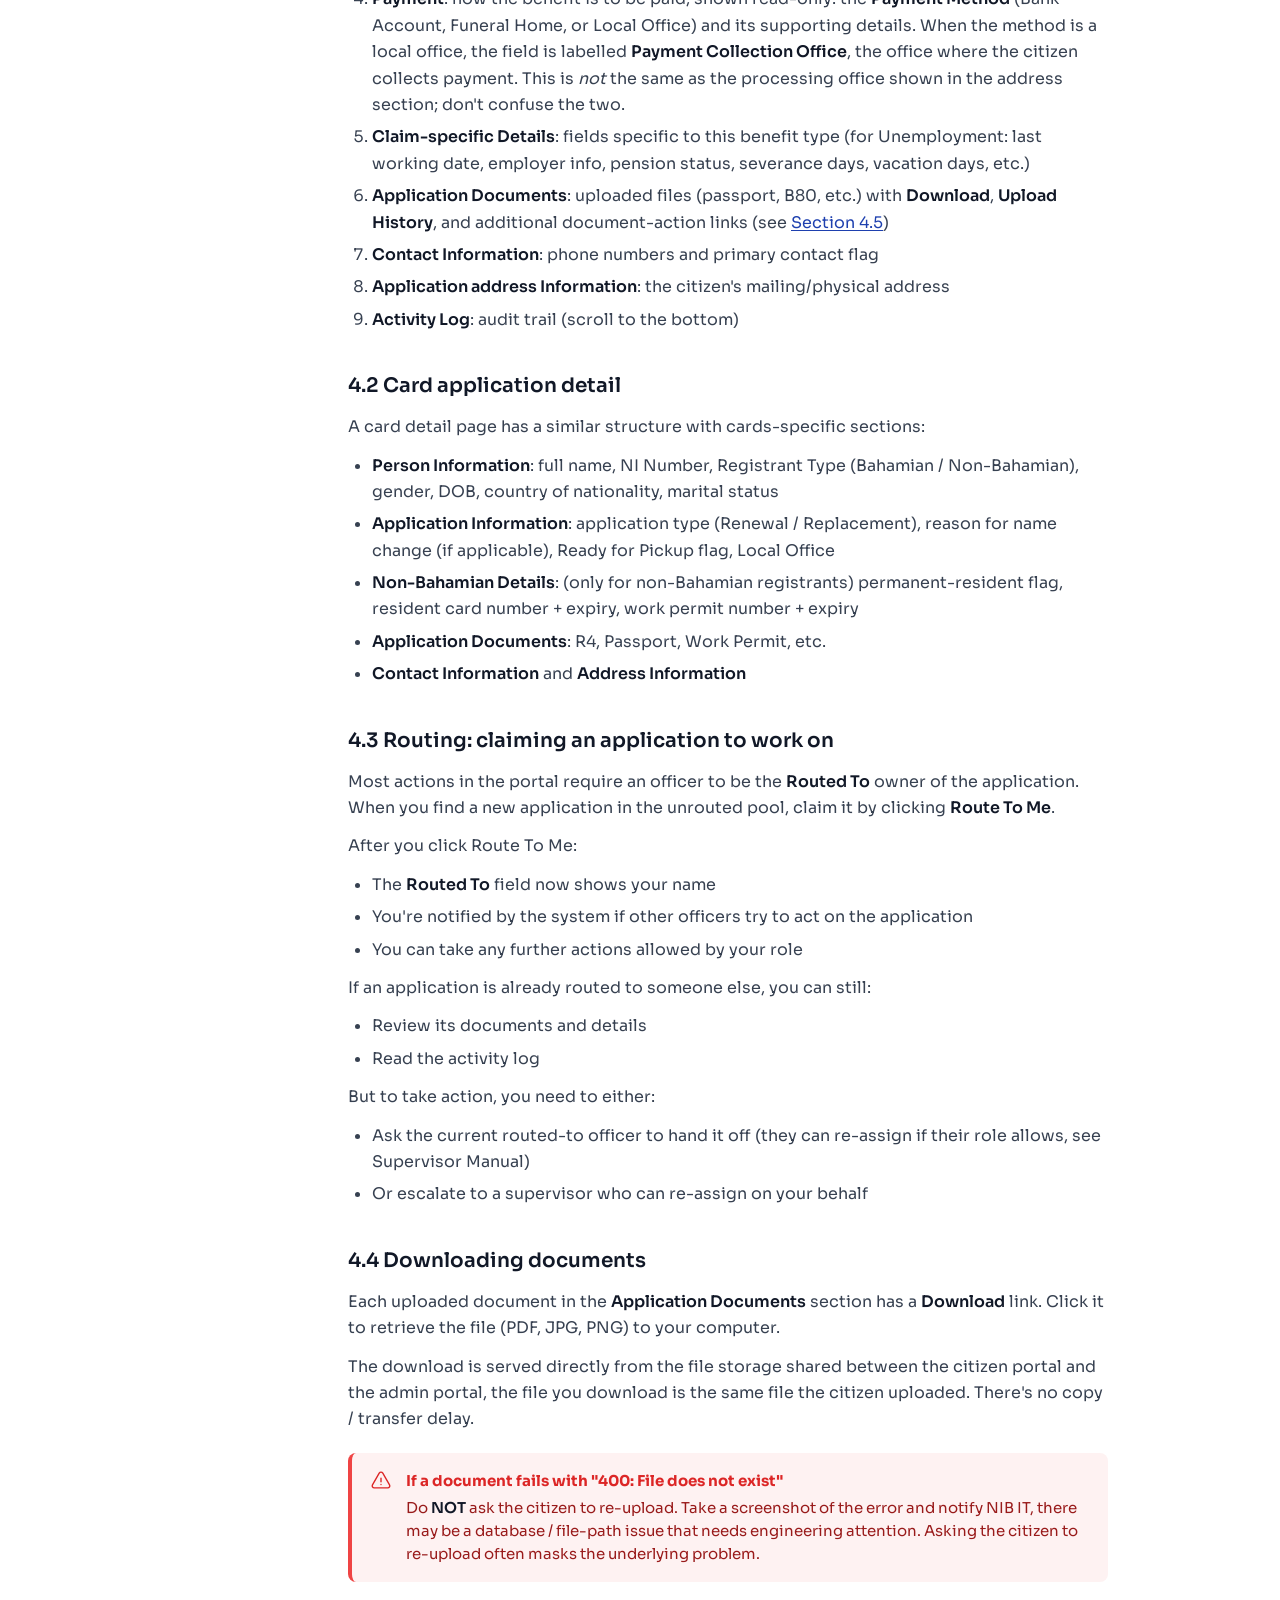
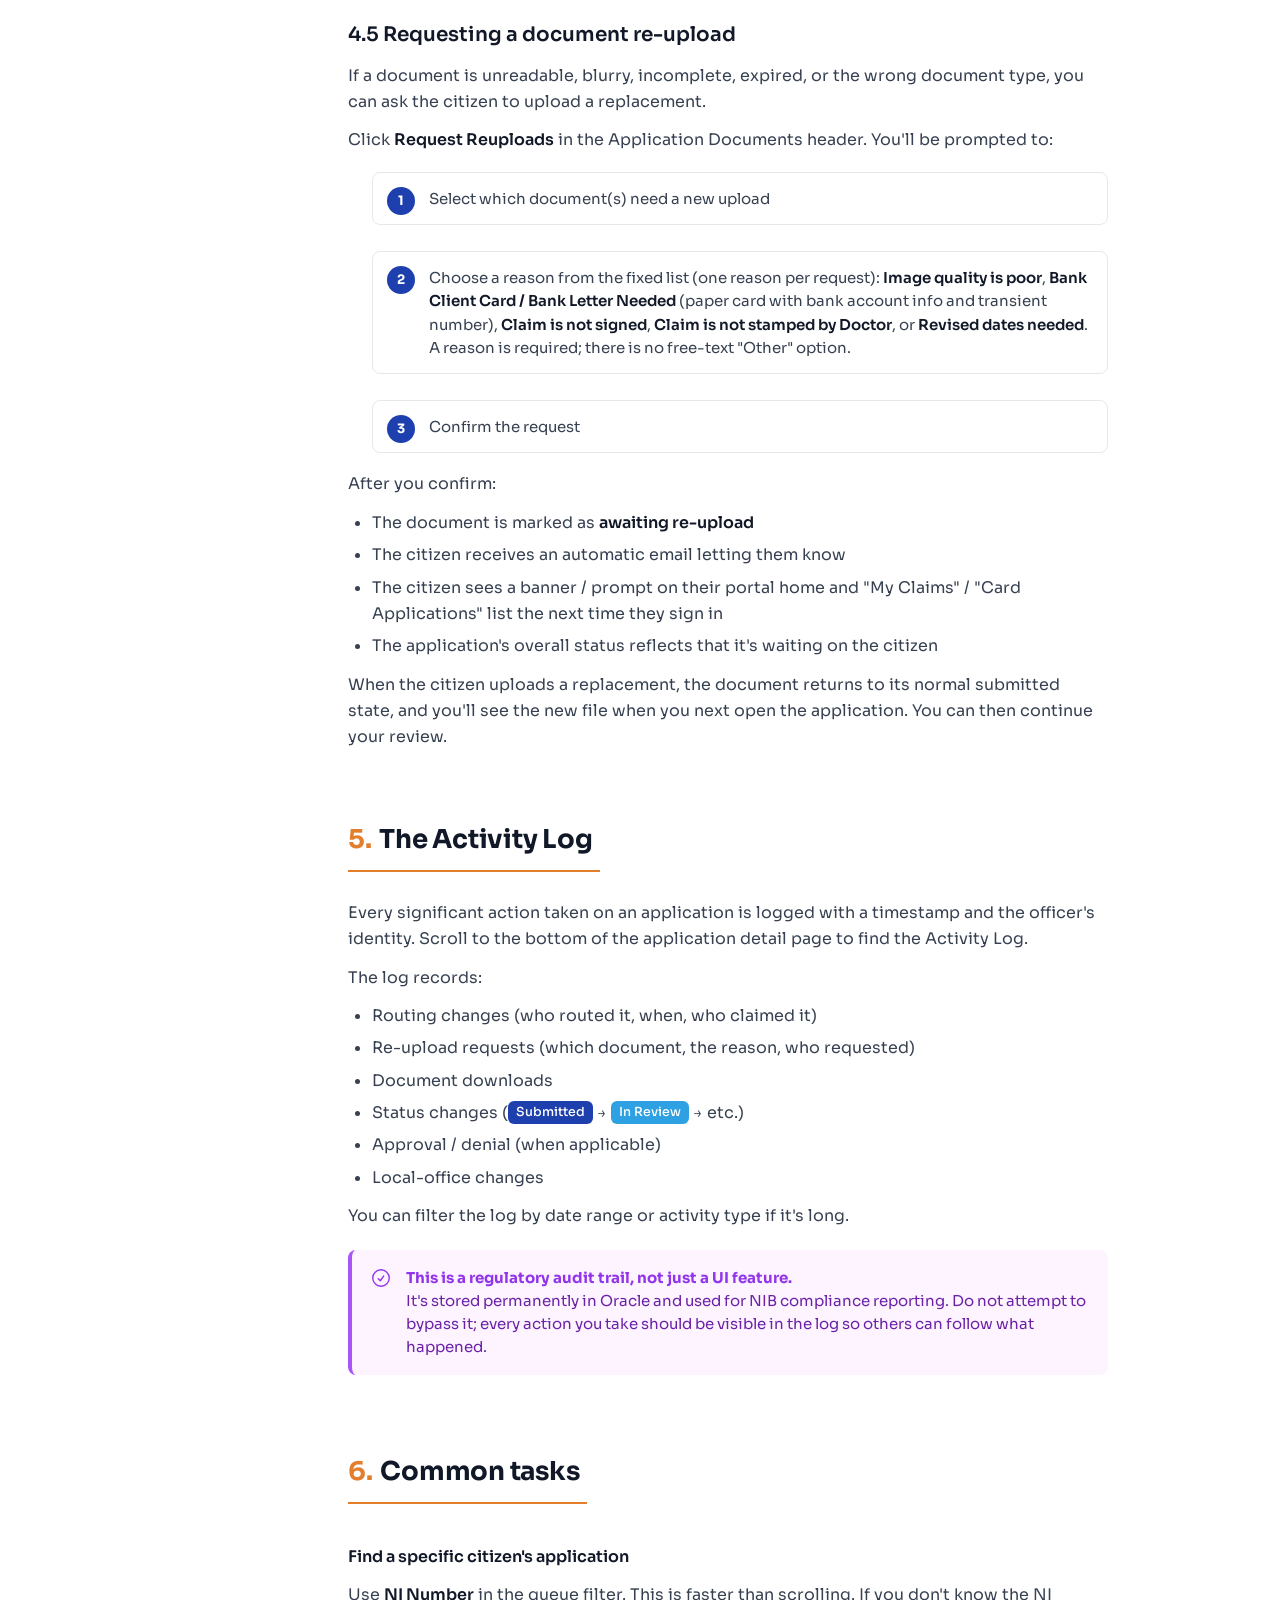
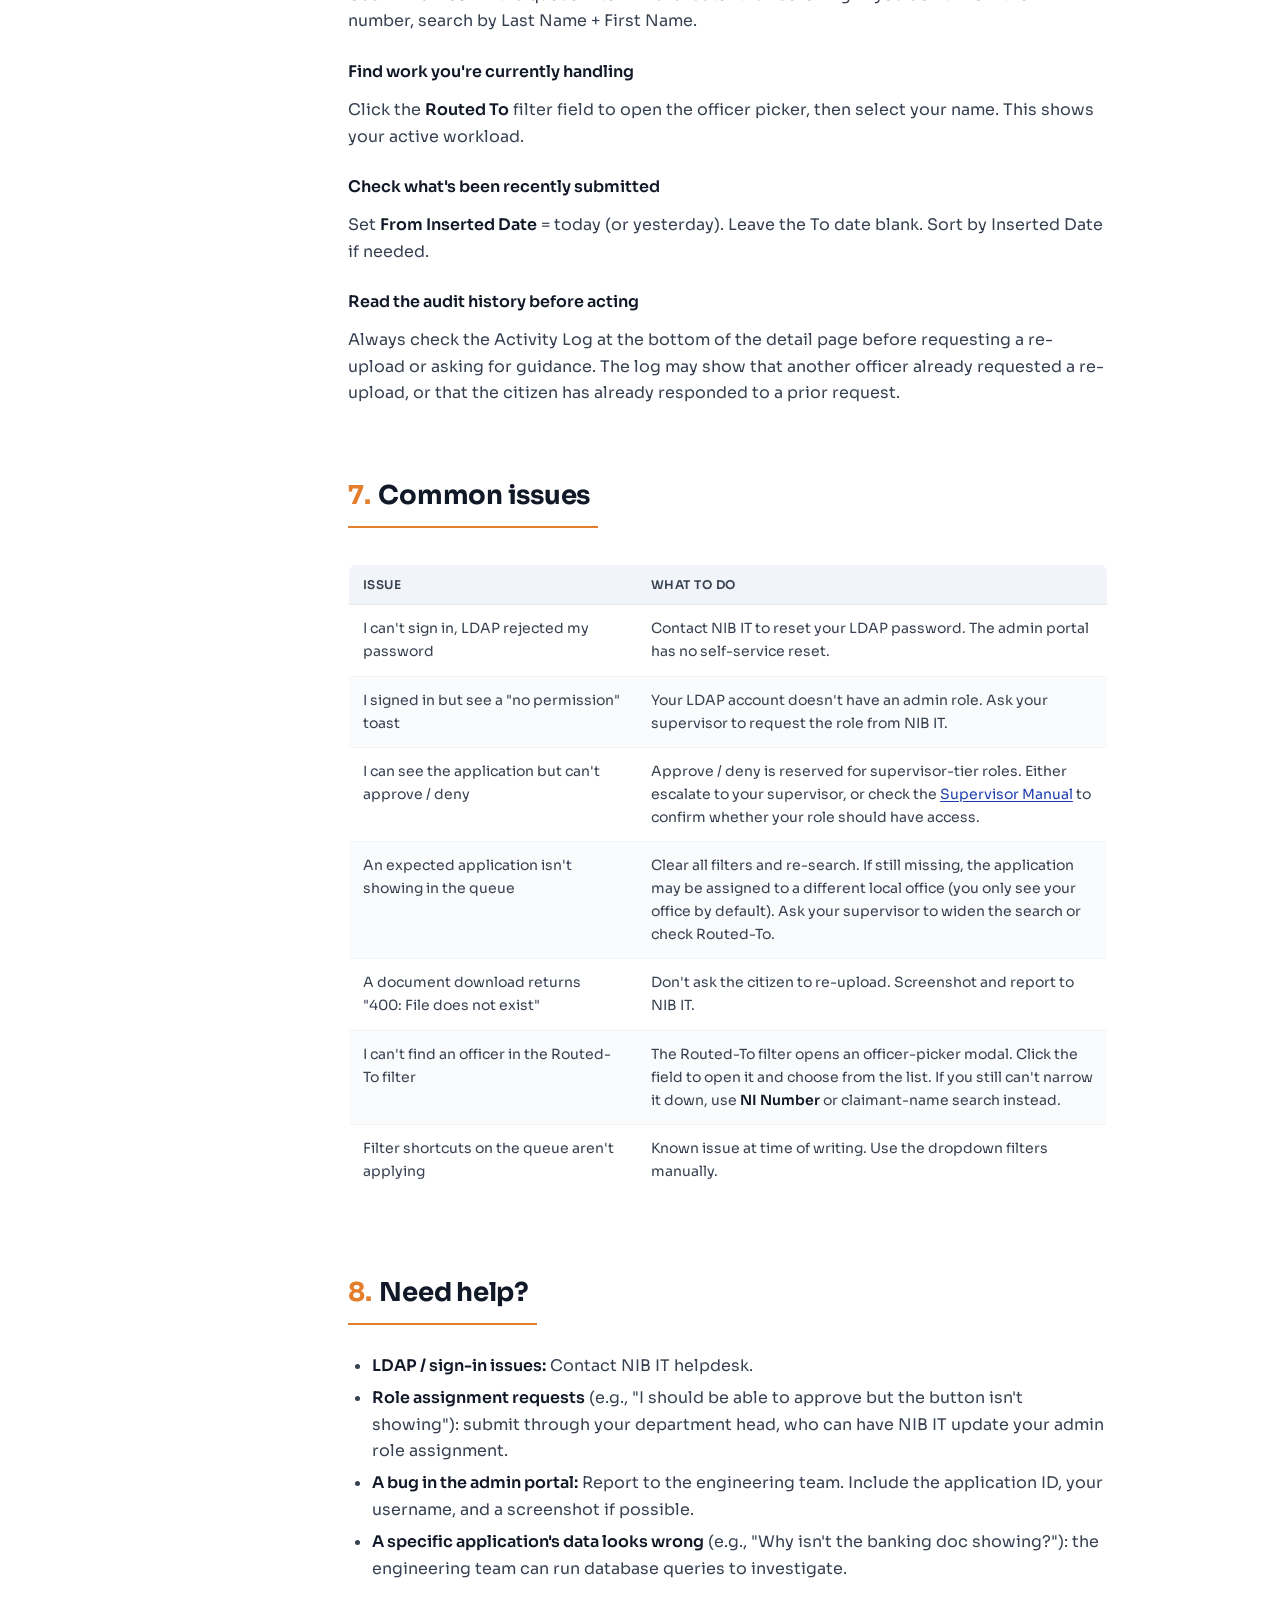
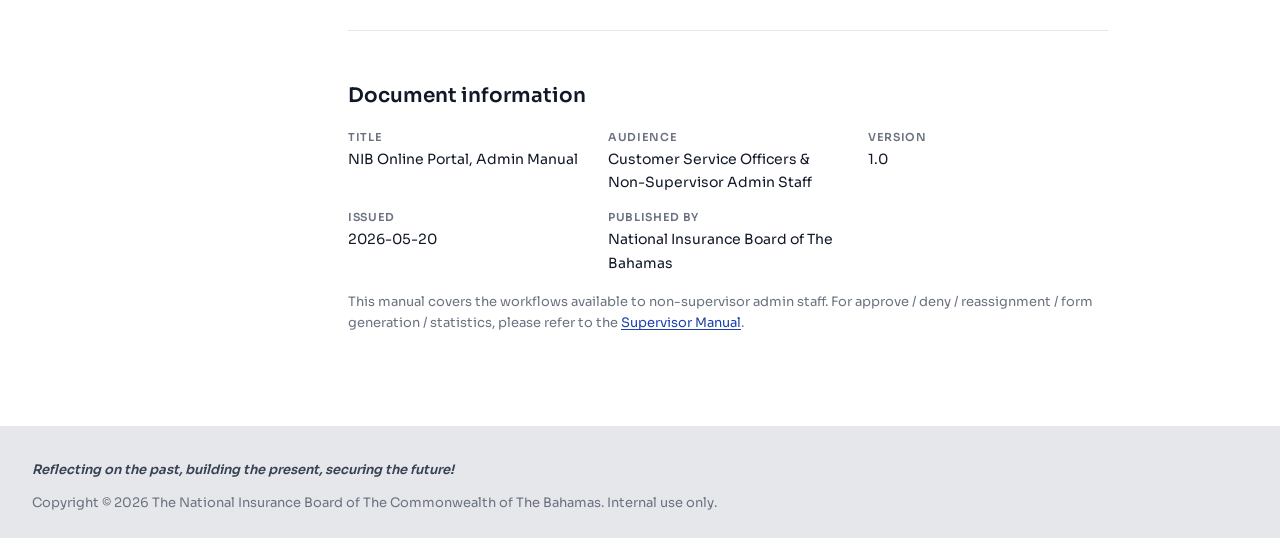
==== commit bdf93ce9: "docs(docs-site): sync manuals to corrected content, drop section signs and em-dashes The portal-desi" ====
--- a/onboarding/docs-site/docs/admin-manual-print.html
+++ b/onboarding/docs-site/docs/admin-manual-print.html
@@ -3,7 +3,7 @@
 <head>
 <meta charset="UTF-8">
 <meta name="viewport" content="width=device-width, initial-scale=1">
-<title>Admin Manual — NIB Online Portal</title>
+<title>Admin Manual: NIB Online Portal</title>
 <link rel="icon" type="image/png" href="../assets/favicon-32x32.png">
 <link rel="stylesheet" href="../colors_and_type.css">
 <link rel="stylesheet" href="docs.css">
@@ -71,7 +71,7 @@
       </div>
     </div>
 
-    <h2 id="about"><span class="doc-h-num">§</span>About this manual</h2>
+    <h2 id="about">About this manual</h2>
     <p>This manual covers how NIB staff use the Admin Portal to review and process the applications citizens submit through the online portal.</p>
 
     <p><strong>Who should read this:</strong></p>
@@ -108,7 +108,7 @@
       <li>Denying applications (with denial reasons)</li>
       <li>Re-assigning applications to other officers</li>
       <li>Changing the local office handling an application</li>
-      <li>Generating official PDF forms (B80, B81, etc.)</li>
+      <li>Generating official PDF forms (the MED 1 / MED 2 medical forms, the unemployment and retirement forms, etc.)</li>
       <li>Office-wide / department-wide statistics</li>
     </ul>
     <p>If you have questions this manual doesn't cover, ask your supervisor or contact NIB IT.</p>
@@ -120,7 +120,7 @@
       <li>Your <strong>LDAP username</strong> (the same one you use for other NIB internal systems)</li>
       <li>Your <strong>LDAP password</strong></li>
     </ul>
-    <p>The admin portal authenticates against the corporate LDAP directory. After your password is verified, the system looks up your roles from the Oracle <code>dbo.security_role_user</code> table to determine what you're allowed to do.</p>
+    <p>The admin portal authenticates against the corporate LDAP directory. After your password is verified, the system looks up your assigned <strong>admin roles</strong> to determine what you're allowed to do.</p>
 
     <div class="callout callout--info">
       <svg class="callout__icon" viewBox="0 0 24 24" fill="none" stroke="currentColor" stroke-width="1.5"><path stroke-linecap="round" stroke-linejoin="round" d="M11.25 11.25l.041-.02a.75.75 0 011.063.852l-.708 2.836a.75.75 0 001.063.853l.041-.021M21 12a9 9 0 11-18 0 9 9 0 0118 0zm-9-3.75h.008v.008H12V8.25z"/></svg>
@@ -139,11 +139,11 @@
     </div>
 
     <h2 id="hub"><span class="doc-h-num">2.</span>The Applications Hub</h2>
-    <p>After signing in, you land on the Applications hub — a chooser for the two application domains you can work in.</p>
+    <p>After signing in, you land on the Applications hub, a chooser for the two application domains you can work in.</p>
     <p>Two large cards represent the two domains:</p>
     <ul>
-      <li><strong>Online Card Renewals</strong> — Search and manage online card renewal applications.</li>
-      <li><strong>Claims</strong> — Search and manage online claim applications.</li>
+      <li><strong>Online Card Renewals</strong>: Search and manage online card renewal applications.</li>
+      <li><strong>Claims</strong>: Search and manage online claim applications.</li>
     </ul>
     <p>Click whichever card matches the work you need to do. The top nav has <strong>Dashboard</strong> and <strong>Applications</strong> tabs; you can also click your name in the top right to sign out.</p>
     <p>Your hub may show the Cards card, the Claims card, both, or neither depending on which roles you have. For example, OHSU staff only see Claims (they handle Injury Benefit claims). Cards Registration staff only see Cards.</p>
@@ -167,7 +167,7 @@
     <p>Click any row to open that application's detail page.</p>
 
     <h3 id="queue-cards">3.2 The Card Applications queue</h3>
-    <p>If your role gives you access to Cards, click <strong>Online Card Renewals</strong> from the hub. Same filter form, different result columns. Application Type values will be <strong>New</strong>, <strong>Renewal</strong>, or <strong>Replacement</strong>.</p>
+    <p>If your role gives you access to Cards, click <strong>Online Card Renewals</strong> from the hub. Same filter form, different result columns. Application Type values will be <strong>Renewal</strong> or <strong>Replacement</strong>.</p>
 
     <h3 id="filters">3.3 Using filters</h3>
     <p>Both queues share the same filter form at the top:</p>
@@ -178,8 +178,8 @@
         <tr><td><strong>NI Number</strong></td><td>Find all applications from one citizen</td></tr>
         <tr><td><strong>First Name / Last Name</strong></td><td>Search by claimant name</td></tr>
         <tr><td><strong>Application Type</strong></td><td>Limit to one benefit / card type</td></tr>
-        <tr><td><strong>Status</strong></td><td>Submitted, In Review, Pending, Approved, Denied, Reupload Requested</td></tr>
-        <tr><td><strong>Routed To</strong></td><td>Filter by which officer owns it (see <a href="#routing">§4.3</a> about routing)</td></tr>
+        <tr><td><strong>Status</strong></td><td>Pending, Approved, or Denied (these are the only three filter options)</td></tr>
+        <tr><td><strong>Routed To</strong></td><td>Filter by which officer owns it (see <a href="#routing">Section 4.3</a> about routing)</td></tr>
         <tr><td><strong>Local Office</strong></td><td>Filter to one office (your access may be limited to your own office)</td></tr>
         <tr><td><strong>From / To Inserted Date</strong></td><td>Date range when the citizen submitted</td></tr>
       </tbody>
@@ -193,7 +193,7 @@
       <li><span class="role role--it">IT roles</span>: see all applications (read-only view)</li>
       <li><span class="role role--ohsu">NON&nbsp; SUPERVISOR OHSU</span>: see Injury Benefit claims</li>
     </ul>
-    <p>If you expect to see an application but don't, check the filters first. If filters are clear and you still don't see it, your role may not include that office's scope — ask your supervisor.</p>
+    <p>If you expect to see an application but don't, check the filters first. If filters are clear and you still don't see it, your role may not include that office's scope. Ask your supervisor.</p>
 
     <h2 id="reviewing"><span class="doc-h-num">4.</span>Reviewing an application</h2>
     <p>Click any row in the queue to open the application detail page.</p>
@@ -201,27 +201,28 @@
     <h3 id="claim-detail">4.1 Claim application detail</h3>
     <p>The detail page is organized into sections:</p>
     <ol>
-      <li><strong>Header</strong> — claim type and claim number (e.g., "Unemployment Claim #1") with a status badge (e.g., <span class="chip-inline chip-inline--pending">Pending</span>)</li>
-      <li><strong>Routed To</strong> — which officer currently owns this application (or empty if not yet routed)</li>
-      <li><strong>Claimant Details</strong> — the citizen's name, NI number, email</li>
-      <li><strong>Claim-specific Details</strong> — fields specific to this benefit type (for Unemployment: last working date, employer info, pension status, severance days, vacation days, etc.)</li>
-      <li><strong>Application Documents</strong> — uploaded files (passport, B80, etc.) with <strong>Download</strong>, <strong>Upload History</strong>, and additional document-action links (see <a href="#reupload-req">§4.5</a>)</li>
-      <li><strong>Contact Information</strong> — phone numbers and primary contact flag</li>
-      <li><strong>Application address Information</strong> — the citizen's mailing/physical address</li>
-      <li><strong>Activity Log</strong> — audit trail (scroll to the bottom)</li>
+      <li><strong>Header</strong>: claim type and claim number (e.g., "Unemployment Claim #1") with a status badge (e.g., <span class="chip-inline chip-inline--pending">Pending</span>)</li>
+      <li><strong>Routed To</strong>: which officer currently owns this application (or empty if not yet routed)</li>
+      <li><strong>Claimant Details</strong>: the citizen's name, NI number, email</li>
+      <li><strong>Payment</strong>: how the benefit is to be paid, shown read-only: the <strong>Payment Method</strong> (Bank Account, Funeral Home, or Local Office) and its supporting details. When the method is a local office, the field is labelled <strong>Payment Collection Office</strong>, the office where the citizen collects payment. This is <em>not</em> the same as the processing office shown in the address section; don't confuse the two.</li>
+      <li><strong>Claim-specific Details</strong>: fields specific to this benefit type (for Unemployment: last working date, employer info, pension status, severance days, vacation days, etc.)</li>
+      <li><strong>Application Documents</strong>: uploaded files (passport, B80, etc.) with <strong>Download</strong>, <strong>Upload History</strong>, and additional document-action links (see <a href="#reupload-req">Section 4.5</a>)</li>
+      <li><strong>Contact Information</strong>: phone numbers and primary contact flag</li>
+      <li><strong>Application address Information</strong>: the citizen's mailing/physical address</li>
+      <li><strong>Activity Log</strong>: audit trail (scroll to the bottom)</li>
     </ol>
 
     <h3 id="card-detail">4.2 Card application detail</h3>
     <p>A card detail page has a similar structure with cards-specific sections:</p>
     <ul>
-      <li><strong>Person Information</strong> — full name, NI Number, Registrant Type (Bahamian / Non-Bahamian), gender, DOB, country of nationality, marital status</li>
-      <li><strong>Application Information</strong> — application type (New / Renewal / Replacement), reason for name change (if applicable), Ready for Pickup flag, Local Office</li>
-      <li><strong>Non-Bahamian Details</strong> — (only for non-Bahamian registrants) permanent-resident flag, resident card number + expiry, work permit number + expiry</li>
-      <li><strong>Application Documents</strong> — R4, Passport, Work Permit, etc.</li>
+      <li><strong>Person Information</strong>: full name, NI Number, Registrant Type (Bahamian / Non-Bahamian), gender, DOB, country of nationality, marital status</li>
+      <li><strong>Application Information</strong>: application type (Renewal / Replacement), reason for name change (if applicable), Ready for Pickup flag, Local Office</li>
+      <li><strong>Non-Bahamian Details</strong>: (only for non-Bahamian registrants) permanent-resident flag, resident card number + expiry, work permit number + expiry</li>
+      <li><strong>Application Documents</strong>: R4, Passport, Work Permit, etc.</li>
       <li><strong>Contact Information</strong> and <strong>Address Information</strong></li>
     </ul>
 
-    <h3 id="routing">4.3 Routing — claiming an application to work on</h3>
+    <h3 id="routing">4.3 Routing: claiming an application to work on</h3>
     <p>Most actions in the portal require an officer to be the <strong>Routed To</strong> owner of the application. When you find a new application in the unrouted pool, claim it by clicking <strong>Route To Me</strong>.</p>
     <p>After you click Route To Me:</p>
     <ul>
@@ -236,18 +237,18 @@
     </ul>
     <p>But to take action, you need to either:</p>
     <ul>
-      <li>Ask the current routed-to officer to hand it off (they can re-assign if their role allows — see Supervisor Manual)</li>
+      <li>Ask the current routed-to officer to hand it off (they can re-assign if their role allows, see Supervisor Manual)</li>
       <li>Or escalate to a supervisor who can re-assign on your behalf</li>
     </ul>
 
     <h3 id="downloads">4.4 Downloading documents</h3>
     <p>Each uploaded document in the <strong>Application Documents</strong> section has a <strong>Download</strong> link. Click it to retrieve the file (PDF, JPG, PNG) to your computer.</p>
-    <p>The download is served directly from the file storage shared between the citizen portal and the admin portal — the file you download is the same file the citizen uploaded. There's no copy / transfer delay.</p>
+    <p>The download is served directly from the file storage shared between the citizen portal and the admin portal, the file you download is the same file the citizen uploaded. There's no copy / transfer delay.</p>
     <div class="callout callout--danger">
       <svg class="callout__icon" viewBox="0 0 24 24" fill="none" stroke="currentColor" stroke-width="1.5"><path stroke-linecap="round" stroke-linejoin="round" d="M12 9v3.75m-9.303 3.376c-.866 1.5.217 3.374 1.948 3.374h14.71c1.73 0 2.813-1.874 1.948-3.374L13.949 3.378c-.866-1.5-3.032-1.5-3.898 0L2.697 16.126ZM12 15.75h.007v.008H12v-.008Z"/></svg>
       <div class="callout__body">
         <span class="callout__title">If a document fails with "400: File does not exist"</span>
-        Do <strong>NOT</strong> ask the citizen to re-upload. Take a screenshot of the error and notify NIB IT — there may be a database / file-path issue that needs engineering attention. Asking the citizen to re-upload often masks the underlying problem.
+        Do <strong>NOT</strong> ask the citizen to re-upload. Take a screenshot of the error and notify NIB IT, there may be a database / file-path issue that needs engineering attention. Asking the citizen to re-upload often masks the underlying problem.
       </div>
     </div>
 
@@ -256,17 +257,17 @@
     <p>Click <strong>Request Reuploads</strong> in the Application Documents header. You'll be prompted to:</p>
     <ol class="steps">
       <li>Select which document(s) need a new upload</li>
-      <li>Choose a reason for each — typical reasons include: <strong>Unreadable / blurry</strong>, <strong>Wrong document type</strong>, <strong>Document is incomplete</strong>, <strong>Document is expired</strong>, <strong>Other</strong> (with free-text note)</li>
+      <li>Choose a reason from the fixed list (one reason per request): <strong>Image quality is poor</strong>, <strong>Bank Client Card / Bank Letter Needed</strong> (paper card with bank account info and transient number), <strong>Claim is not signed</strong>, <strong>Claim is not stamped by Doctor</strong>, or <strong>Revised dates needed</strong>. A reason is required; there is no free-text "Other" option.</li>
       <li>Confirm the request</li>
     </ol>
     <p>After you confirm:</p>
     <ul>
-      <li>The document's status changes to <code>REUPLOAD_REQUESTED</code></li>
+      <li>The document is marked as <strong>awaiting re-upload</strong></li>
       <li>The citizen receives an automatic email letting them know</li>
       <li>The citizen sees a banner / prompt on their portal home and "My Claims" / "Card Applications" list the next time they sign in</li>
       <li>The application's overall status reflects that it's waiting on the citizen</li>
     </ul>
-    <p>When the citizen uploads a replacement, the document status returns to <code>SUBMITTED</code>, and you'll see the new file when you next open the application. You can then continue your review.</p>
+    <p>When the citizen uploads a replacement, the document returns to its normal submitted state, and you'll see the new file when you next open the application. You can then continue your review.</p>
 
     <h2 id="audit"><span class="doc-h-num">5.</span>The Activity Log</h2>
     <p>Every significant action taken on an application is logged with a timestamp and the officer's identity. Scroll to the bottom of the application detail page to find the Activity Log.</p>
@@ -284,7 +285,7 @@
     <div class="callout callout--audit">
       <svg class="callout__icon" viewBox="0 0 24 24" fill="none" stroke="currentColor" stroke-width="1.5"><path stroke-linecap="round" stroke-linejoin="round" d="M9 12.75 11.25 15 15 9.75M21 12a9 9 0 1 1-18 0 9 9 0 0 1 18 0Z"/></svg>
       <div class="callout__body">
-        <span class="callout__title">This is a regulatory audit trail — not just a UI feature.</span>
+        <span class="callout__title">This is a regulatory audit trail, not just a UI feature.</span>
         It's stored permanently in Oracle and used for NIB compliance reporting. Do not attempt to bypass it; every action you take should be visible in the log so others can follow what happened.
       </div>
     </div>
@@ -295,7 +296,7 @@
     <p>Use <strong>NI Number</strong> in the queue filter. This is faster than scrolling. If you don't know the NI number, search by Last Name + First Name.</p>
 
     <h4>Find work you're currently handling</h4>
-    <p>Filter by <strong>Routed To = your name</strong> (your username should appear in the dropdown). This shows your active workload.</p>
+    <p>Click the <strong>Routed To</strong> filter field to open the officer picker, then select your name. This shows your active workload.</p>
 
     <h4>Check what's been recently submitted</h4>
     <p>Set <strong>From Inserted Date</strong> = today (or yesterday). Leave the To date blank. Sort by Inserted Date if needed.</p>
@@ -307,12 +308,12 @@
     <table>
       <thead><tr><th style="width: 38%">Issue</th><th>What to do</th></tr></thead>
       <tbody>
-        <tr><td>I can't sign in — LDAP rejected my password</td><td>Contact NIB IT to reset your LDAP password. The admin portal has no self-service reset.</td></tr>
+        <tr><td>I can't sign in, LDAP rejected my password</td><td>Contact NIB IT to reset your LDAP password. The admin portal has no self-service reset.</td></tr>
         <tr><td>I signed in but see a "no permission" toast</td><td>Your LDAP account doesn't have an admin role. Ask your supervisor to request the role from NIB IT.</td></tr>
         <tr><td>I can see the application but can't approve / deny</td><td>Approve / deny is reserved for supervisor-tier roles. Either escalate to your supervisor, or check the <a href="supervisor-manual.html#matrix">Supervisor Manual</a> to confirm whether your role should have access.</td></tr>
         <tr><td>An expected application isn't showing in the queue</td><td>Clear all filters and re-search. If still missing, the application may be assigned to a different local office (you only see your office by default). Ask your supervisor to widen the search or check Routed-To.</td></tr>
         <tr><td>A document download returns "400: File does not exist"</td><td>Don't ask the citizen to re-upload. Screenshot and report to NIB IT.</td></tr>
-        <tr><td>The Routed-To search field doesn't return results</td><td>Known issue at time of writing (admin SPA <code>useRoutedToSearch</code>). Use NI Number or claimant name search instead.</td></tr>
+        <tr><td>I can't find an officer in the Routed-To filter</td><td>The Routed-To filter opens an officer-picker modal. Click the field to open it and choose from the list. If you still can't narrow it down, use <strong>NI Number</strong> or claimant-name search instead.</td></tr>
         <tr><td>Filter shortcuts on the queue aren't applying</td><td>Known issue at time of writing. Use the dropdown filters manually.</td></tr>
       </tbody>
     </table>
@@ -320,7 +321,7 @@
     <h2 id="help"><span class="doc-h-num">8.</span>Need help?</h2>
     <ul>
       <li><strong>LDAP / sign-in issues:</strong> Contact NIB IT helpdesk.</li>
-      <li><strong>Role assignment requests</strong> (e.g., "I should be able to approve but the button isn't showing"): submit through your department head, who can have NIB IT update the <code>dbo.security_role_user</code> table.</li>
+      <li><strong>Role assignment requests</strong> (e.g., "I should be able to approve but the button isn't showing"): submit through your department head, who can have NIB IT update your admin role assignment.</li>
       <li><strong>A bug in the admin portal:</strong> Report to the engineering team. Include the application ID, your username, and a screenshot if possible.</li>
       <li><strong>A specific application's data looks wrong</strong> (e.g., "Why isn't the banking doc showing?"): the engineering team can run database queries to investigate.</li>
     </ul>
@@ -328,7 +329,7 @@
     <hr>
     <h3 id="docinfo">Document information</h3>
     <dl class="defstrip">
-      <div><dt>Title</dt><dd>NIB Online Portal — Admin Manual</dd></div>
+      <div><dt>Title</dt><dd>NIB Online Portal, Admin Manual</dd></div>
       <div><dt>Audience</dt><dd>Customer Service Officers &amp; Non-Supervisor Admin Staff</dd></div>
       <div><dt>Version</dt><dd>1.0</dd></div>
       <div><dt>Issued</dt><dd>2026-05-20</dd></div>
--- a/onboarding/docs-site/colors_and_type.css
+++ b/onboarding/docs-site/colors_and_type.css
@@ -1,5 +1,5 @@
 /* ============================================================
-   NIB Online Portal — Design Tokens
+   NIB Online Portal, Design Tokens
    The National Insurance Board of The Commonwealth of The Bahamas
    ------------------------------------------------------------
    Source of truth: online-claims-submissions-frontend
@@ -8,14 +8,14 @@
      - src/assets/styles/*  (typography & layout primitives)
    ============================================================ */
 
-/* Type — Sora is loaded via Google Fonts in the live app.
+/* Type, Sora is loaded via Google Fonts in the live app.
    Montserrat appears as a fallback in Tailwind config but Sora wins
    at the html/body level. We mirror that hierarchy here. */
 @import url("https://fonts.googleapis.com/css2?family=Sora:wght@300;400;500;600;700;800&family=Montserrat:wght@400;500;600;700;800;900&display=swap");
 
 :root {
   /* ---------- BRAND COLORS ---------- */
-  /* Primary blue trio — Tailwind blue-800/700/900 in the live app */
+  /* Primary blue trio, Tailwind blue-800/700/900 in the live app */
   --nib-primary:           #1e40af;   /* primary */
   --nib-primary-lighten:   #1d4ed8;   /* hover state */
   --nib-primary-darken:    #1e3a8a;   /* pressed / deep gradient end */
@@ -29,7 +29,7 @@
 
   /* Accent / portal colors */
   --nib-cadmium-orange:    #e27e2c;   /* "Claims Portal" italic wordmark */
-  --nib-maj-blue:          #4f46e5;   /* Majorelle blue — light-portal text */
+  --nib-maj-blue:          #4f46e5;   /* Majorelle blue, light-portal text */
   --nib-pastel-blue:       #7b8ecd;   /* mid-stop on login gradient */
   --nib-button-blue:       #2ea1e2;   /* legacy CTA blue */
   --nib-dusty-white:       #fdfdff;   /* off-white surface */
@@ -54,17 +54,17 @@
   --blue-gray-600: #475569;
 
   /* ---------- SEMANTIC FOREGROUND / BACKGROUND ---------- */
-  --fg-1:        #111827;   /* primary text — gray-900 */
-  --fg-2:        #374151;   /* body text — gray-700 */
-  --fg-3:        #6b7280;   /* secondary / meta — gray-500 */
-  --fg-4:        #9ca3af;   /* disabled / placeholder — gray-400 */
+  --fg-1:        #111827;   /* primary text, gray-900 */
+  --fg-2:        #374151;   /* body text, gray-700 */
+  --fg-3:        #6b7280;   /* secondary / meta, gray-500 */
+  --fg-4:        #9ca3af;   /* disabled / placeholder, gray-400 */
   --fg-on-dark:  #fdfdff;   /* dusty-white on navy/primary */
-  --fg-link:     #4f46e5;   /* indigo-600 — used for utility links */
-  --fg-accent:   #e27e2c;   /* cadmium-orange — italic brand accent */
+  --fg-link:     #4f46e5;   /* indigo-600, used for utility links */
+  --fg-accent:   #e27e2c;   /* cadmium-orange, italic brand accent */
 
   --bg-canvas:    #ffffff;
   --bg-subtle:    #f3f4f6;        /* gray-100 */
-  --bg-muted:     #f1f5f9;        /* blueGray-100 — table head */
+  --bg-muted:     #f1f5f9;        /* blueGray-100, table head */
   --bg-footer:    #e5e7eb;        /* gray-200 */
   --bg-input:     var(--nib-platinum-gray);
 
@@ -114,9 +114,9 @@
 
   /* ---------- RADII (Tailwind defaults used) ---------- */
   --radius-sm:   0.25rem;  /* rounded */
-  --radius-md:   0.375rem; /* rounded-md — cards, page-sections */
-  --radius-lg:   0.5rem;   /* rounded-lg — portal CTAs, login card */
-  --radius-xl:   0.75rem;  /* rounded-xl — login inputs & primary CTA */
+  --radius-md:   0.375rem; /* rounded-md, cards, page-sections */
+  --radius-lg:   0.5rem;   /* rounded-lg, portal CTAs, login card */
+  --radius-xl:   0.75rem;  /* rounded-xl, login inputs & primary CTA */
   --radius-full: 9999px;   /* avatar / pill chips */
 
   /* ---------- SHADOWS (Tailwind defaults used in app) ---------- */
@@ -139,9 +139,9 @@
   --sp-24: 6rem;      /* 96 */
 
   /* ---------- LAYOUT ---------- */
-  --container-7xl: 80rem;   /* max-w-7xl — top nav & main pages */
-  --container-5xl: 64rem;   /* max-w-5xl — footer column */
-  --container-2xl: 42rem;   /* max-w-2xl — sm portal copy column */
+  --container-7xl: 80rem;   /* max-w-7xl, top nav & main pages */
+  --container-5xl: 64rem;   /* max-w-5xl, footer column */
+  --container-2xl: 42rem;   /* max-w-2xl, sm portal copy column */
 
   /* ---------- BRAND GRADIENTS ---------- */
   --grad-login:   linear-gradient(180deg, #ffffff 0%, #7b8ecd 60%, #1e40af 100%);
@@ -185,7 +185,7 @@
   color: var(--fg-2);
 }
 
-/* "NIB Online" wordmark — see ClaimsPortalBrand.vue */
+/* "NIB Online" wordmark, see ClaimsPortalBrand.vue */
 .brand-top {
   font-weight: var(--fw-extrabold);
   color: var(--nib-navy);
--- a/onboarding/docs-site/docs/docs.css
+++ b/onboarding/docs-site/docs/docs.css
@@ -1,5 +1,5 @@
 /* ============================================================
-   NIB Online Portal — Documentation Styles
+   NIB Online Portal, Documentation Styles
    Shared by index, user-manual, admin-manual, supervisor-manual,
    storage-brief. Inherits design tokens from ../colors_and_type.css.
    ============================================================ */
@@ -372,7 +372,7 @@
   .doc-layout { display: block; padding: 0; max-width: none; margin: 0; }
   .doc-main { max-width: none; }
 
-  /* Hero block — runs once on page 1 */
+  /* Hero block, runs once on page 1 */
   .doc-hero { padding: 0 0 14pt; margin: 0 0 18pt; border-bottom: 1.5pt solid #1e40af; }
   .doc-hero__title { font-size: 26pt; margin-bottom: 8pt; }
   .doc-hero__sub { font-size: 12pt; }
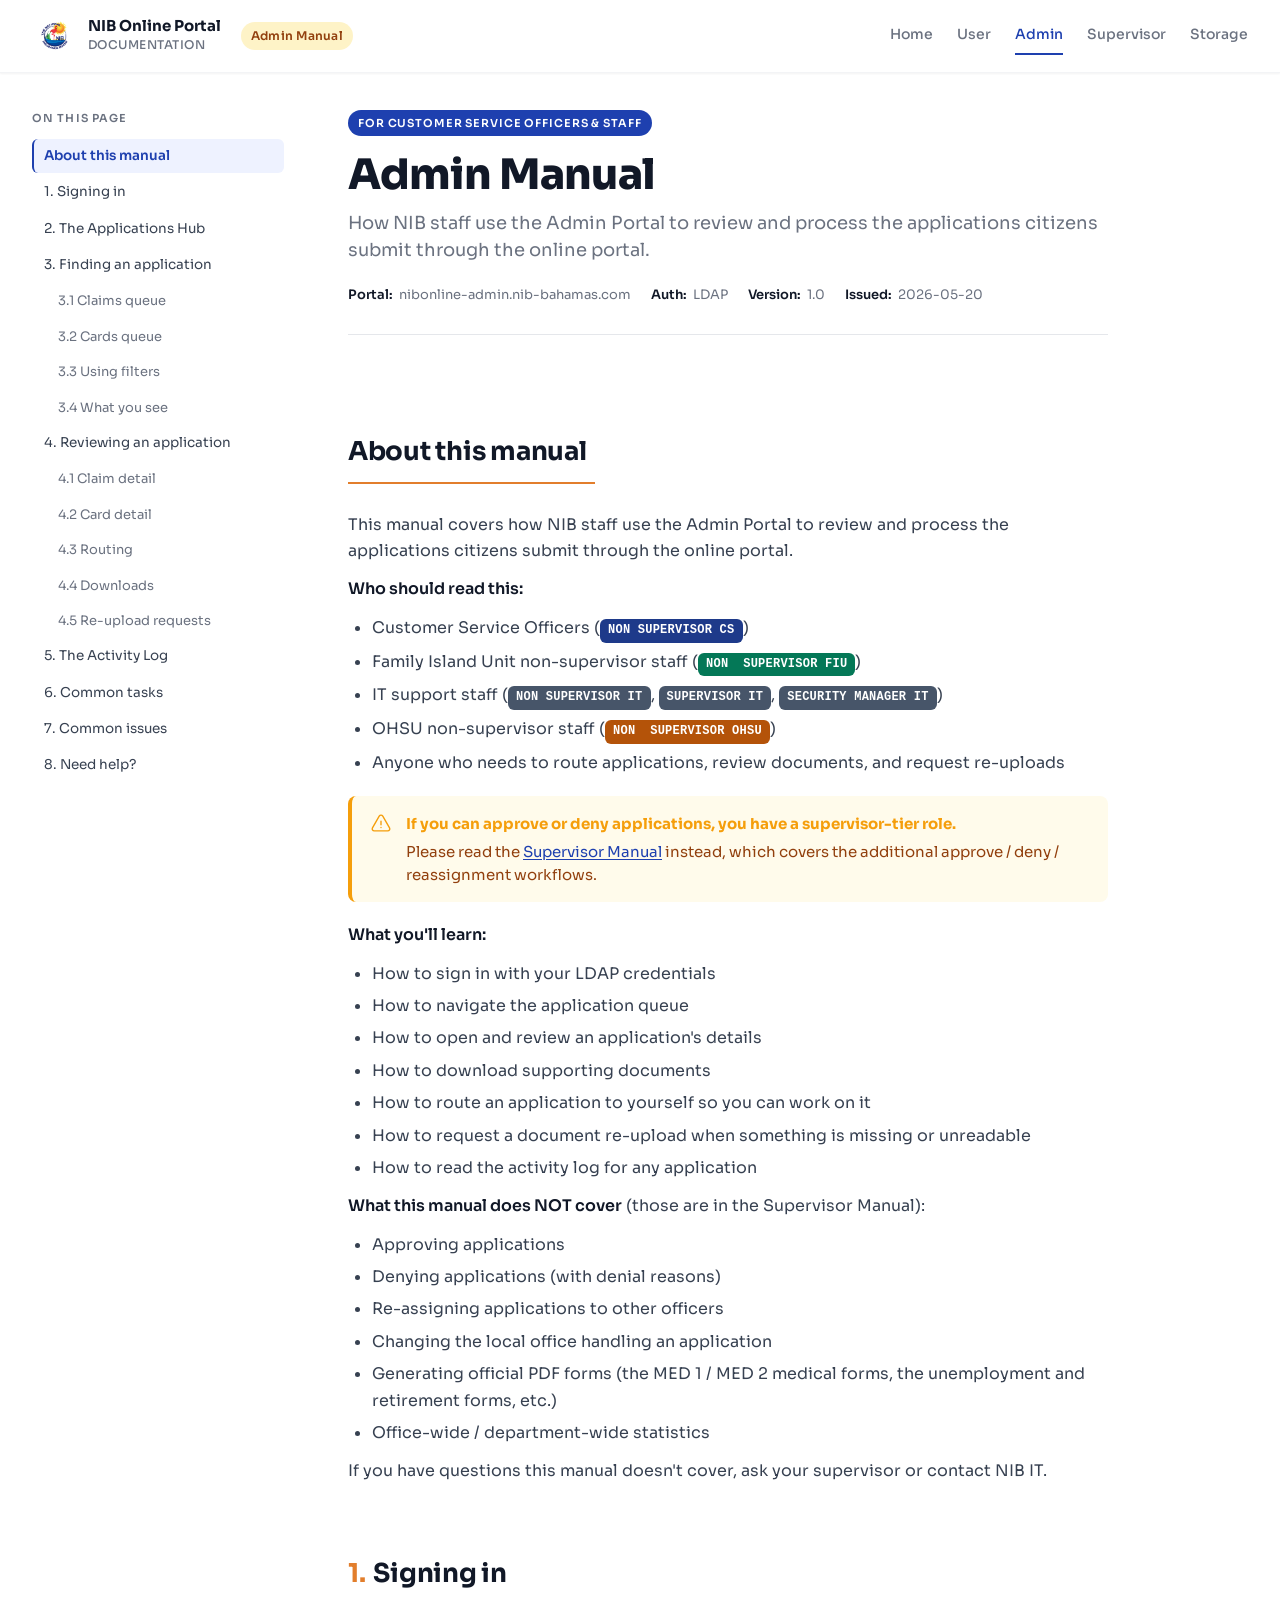
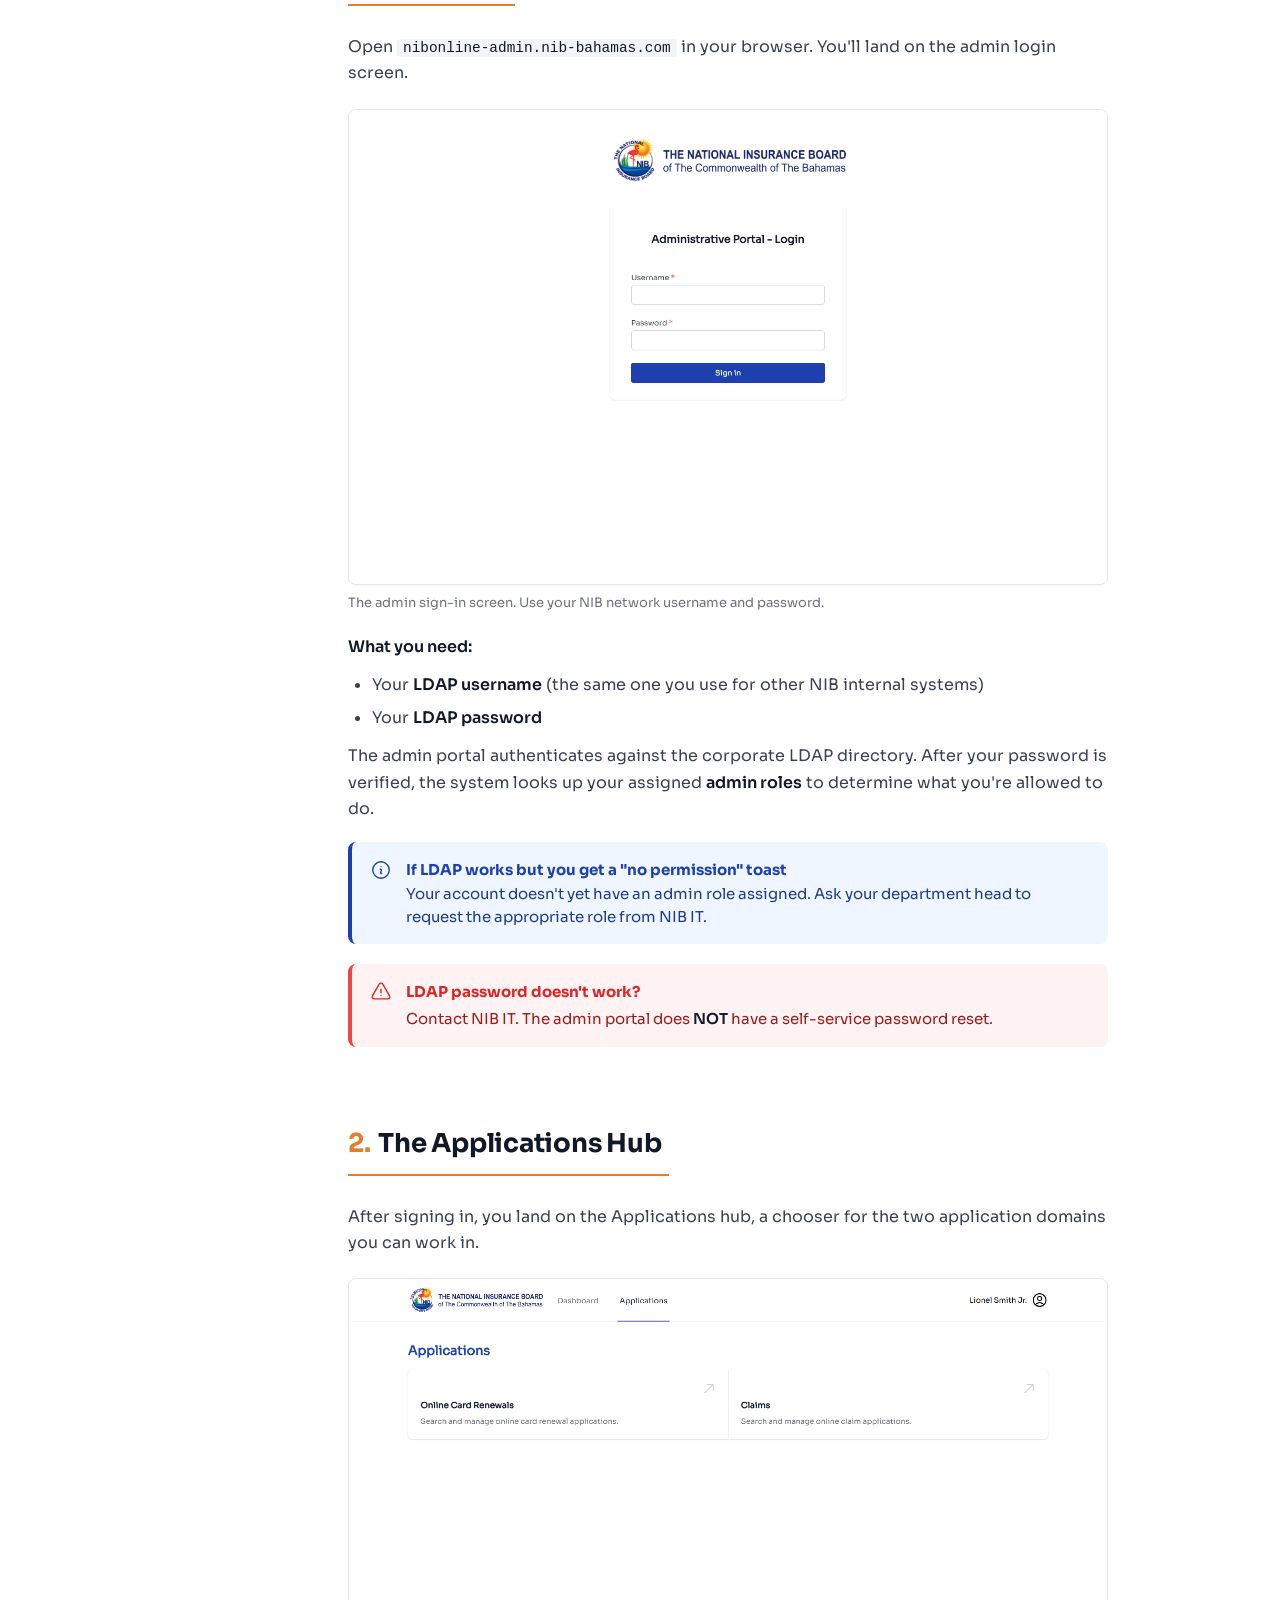
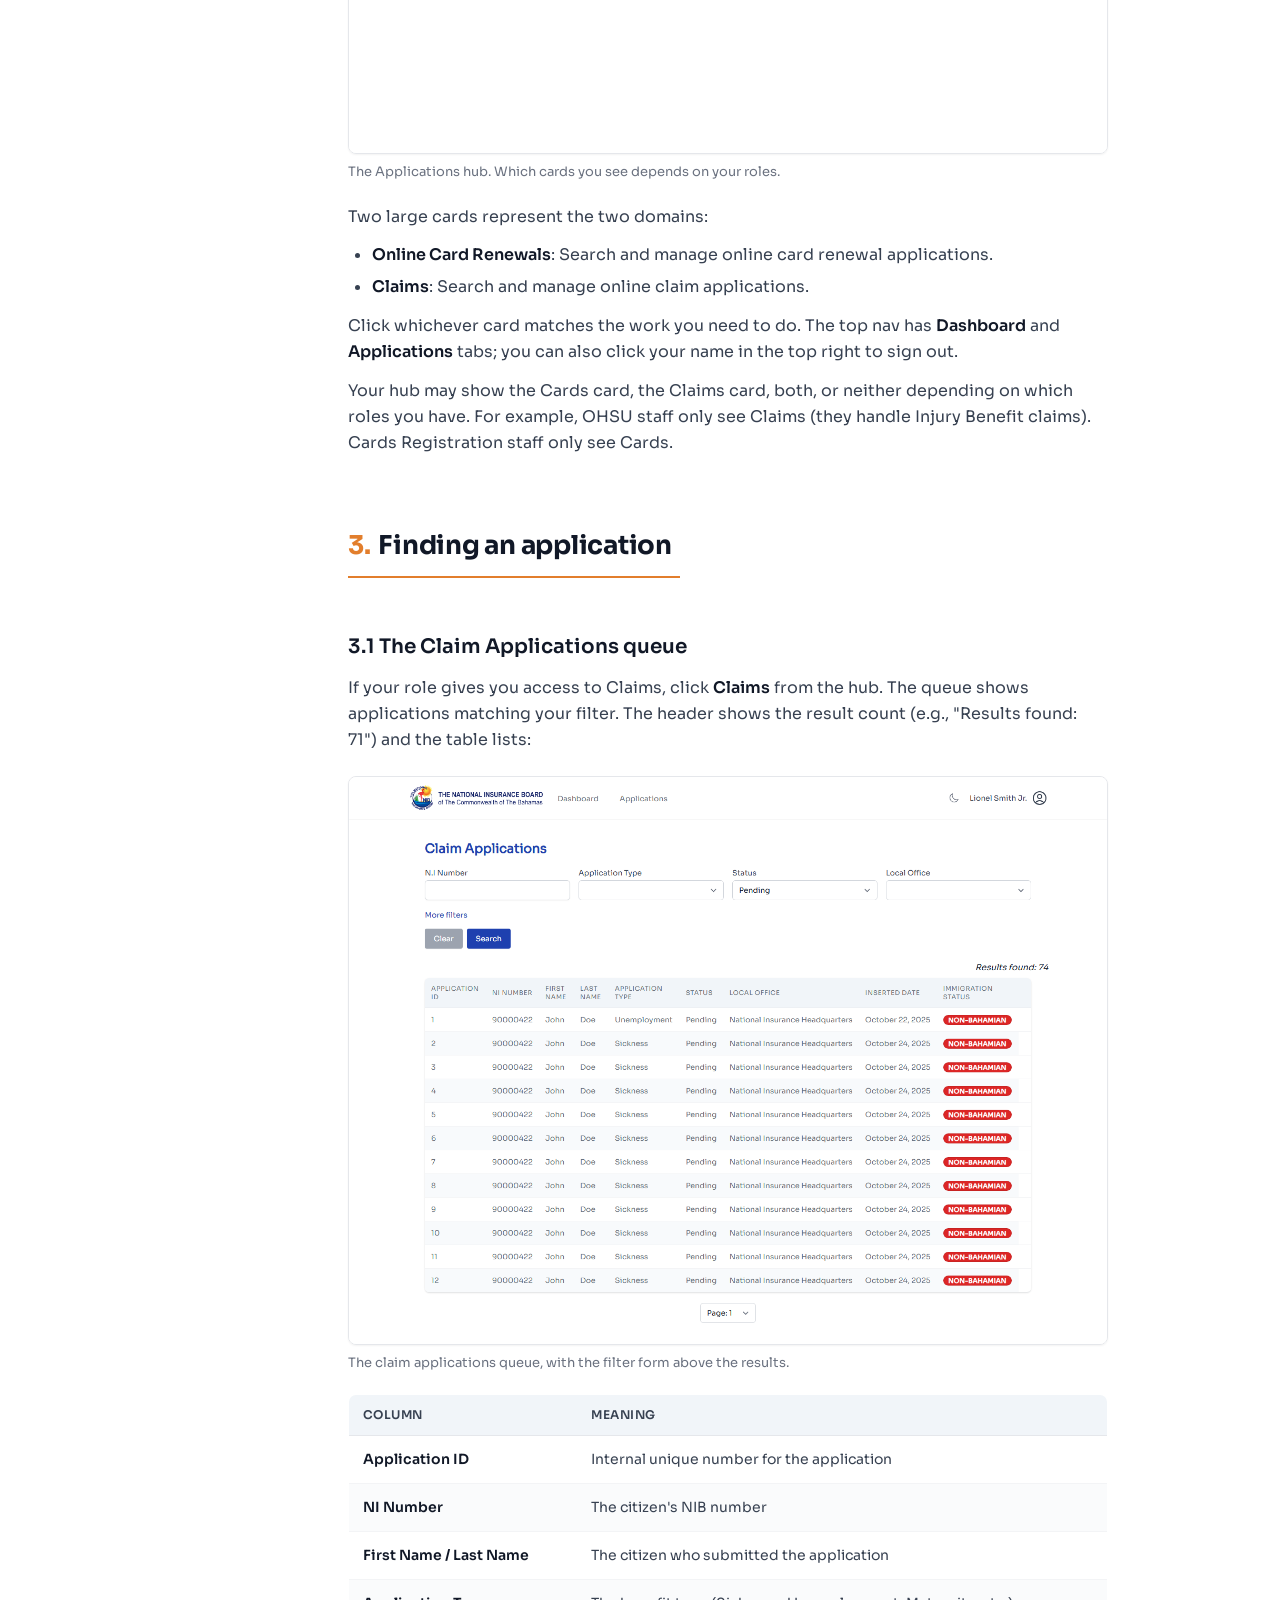
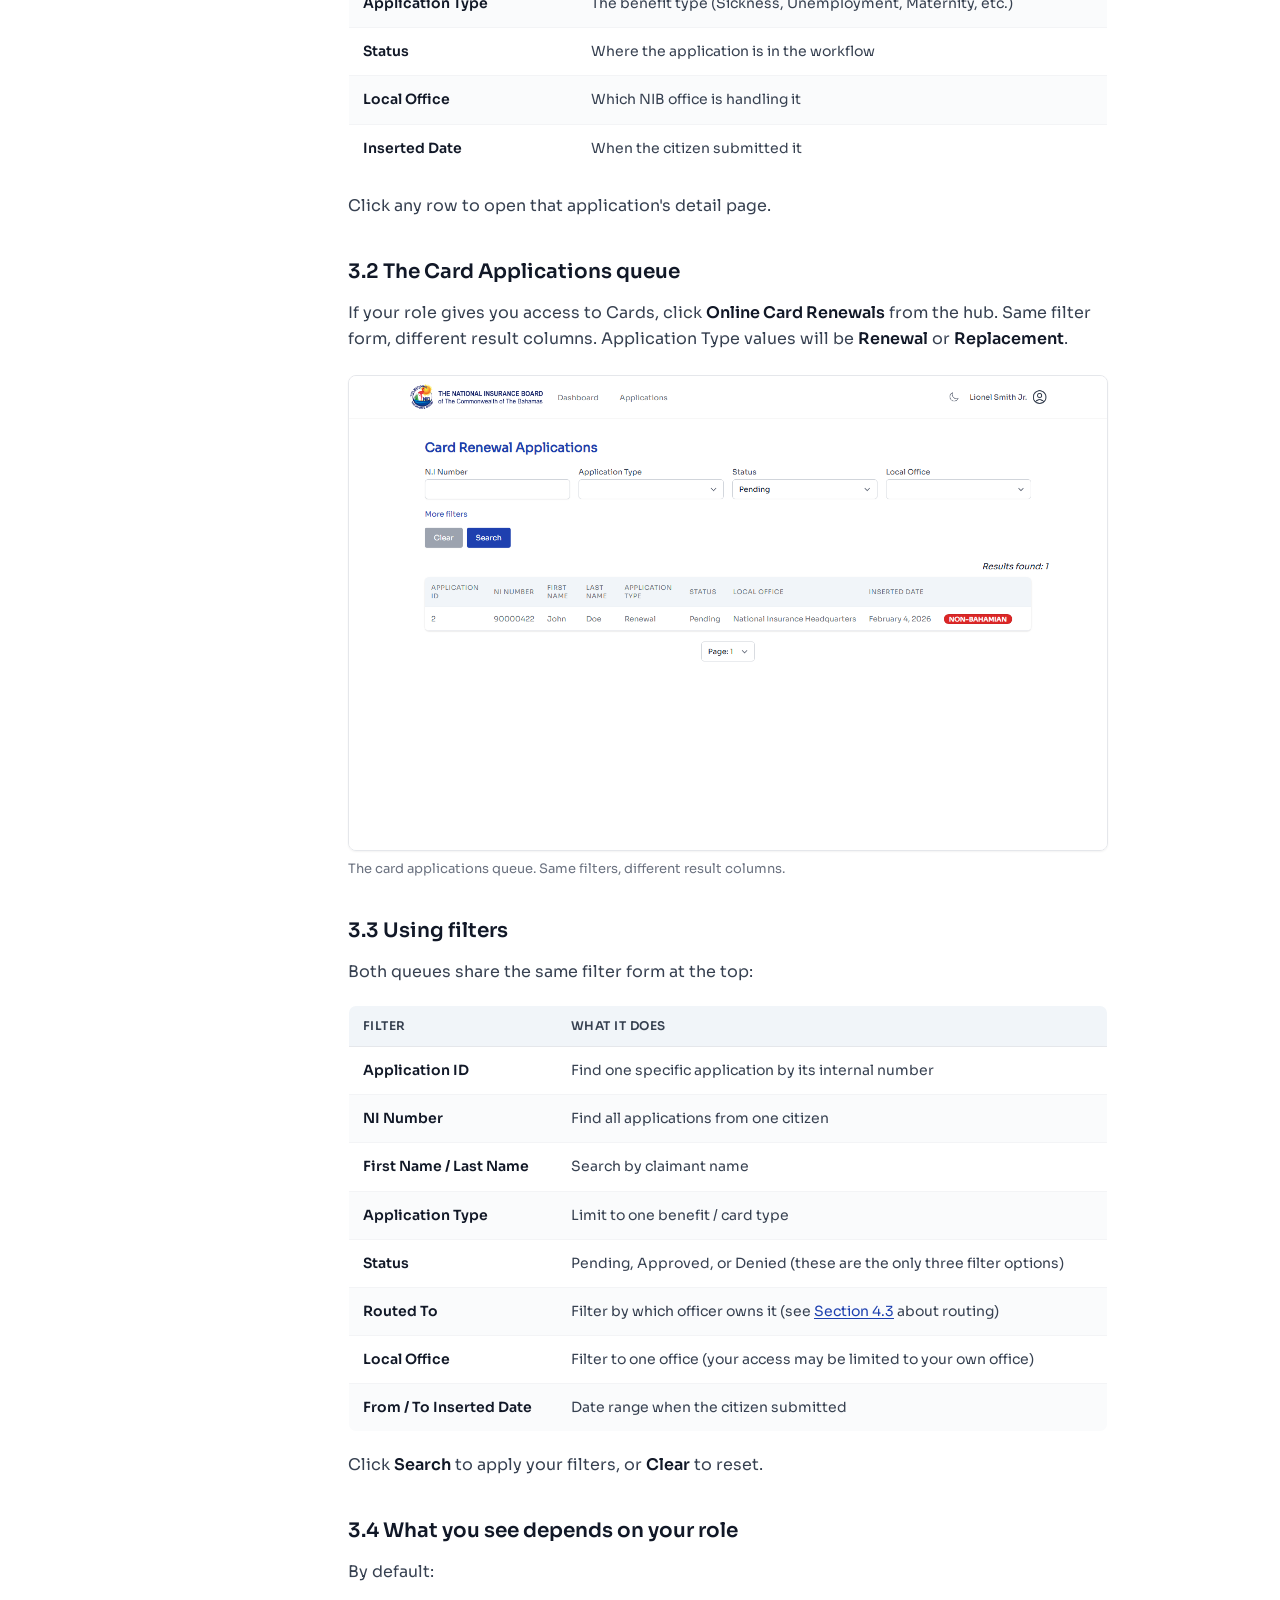
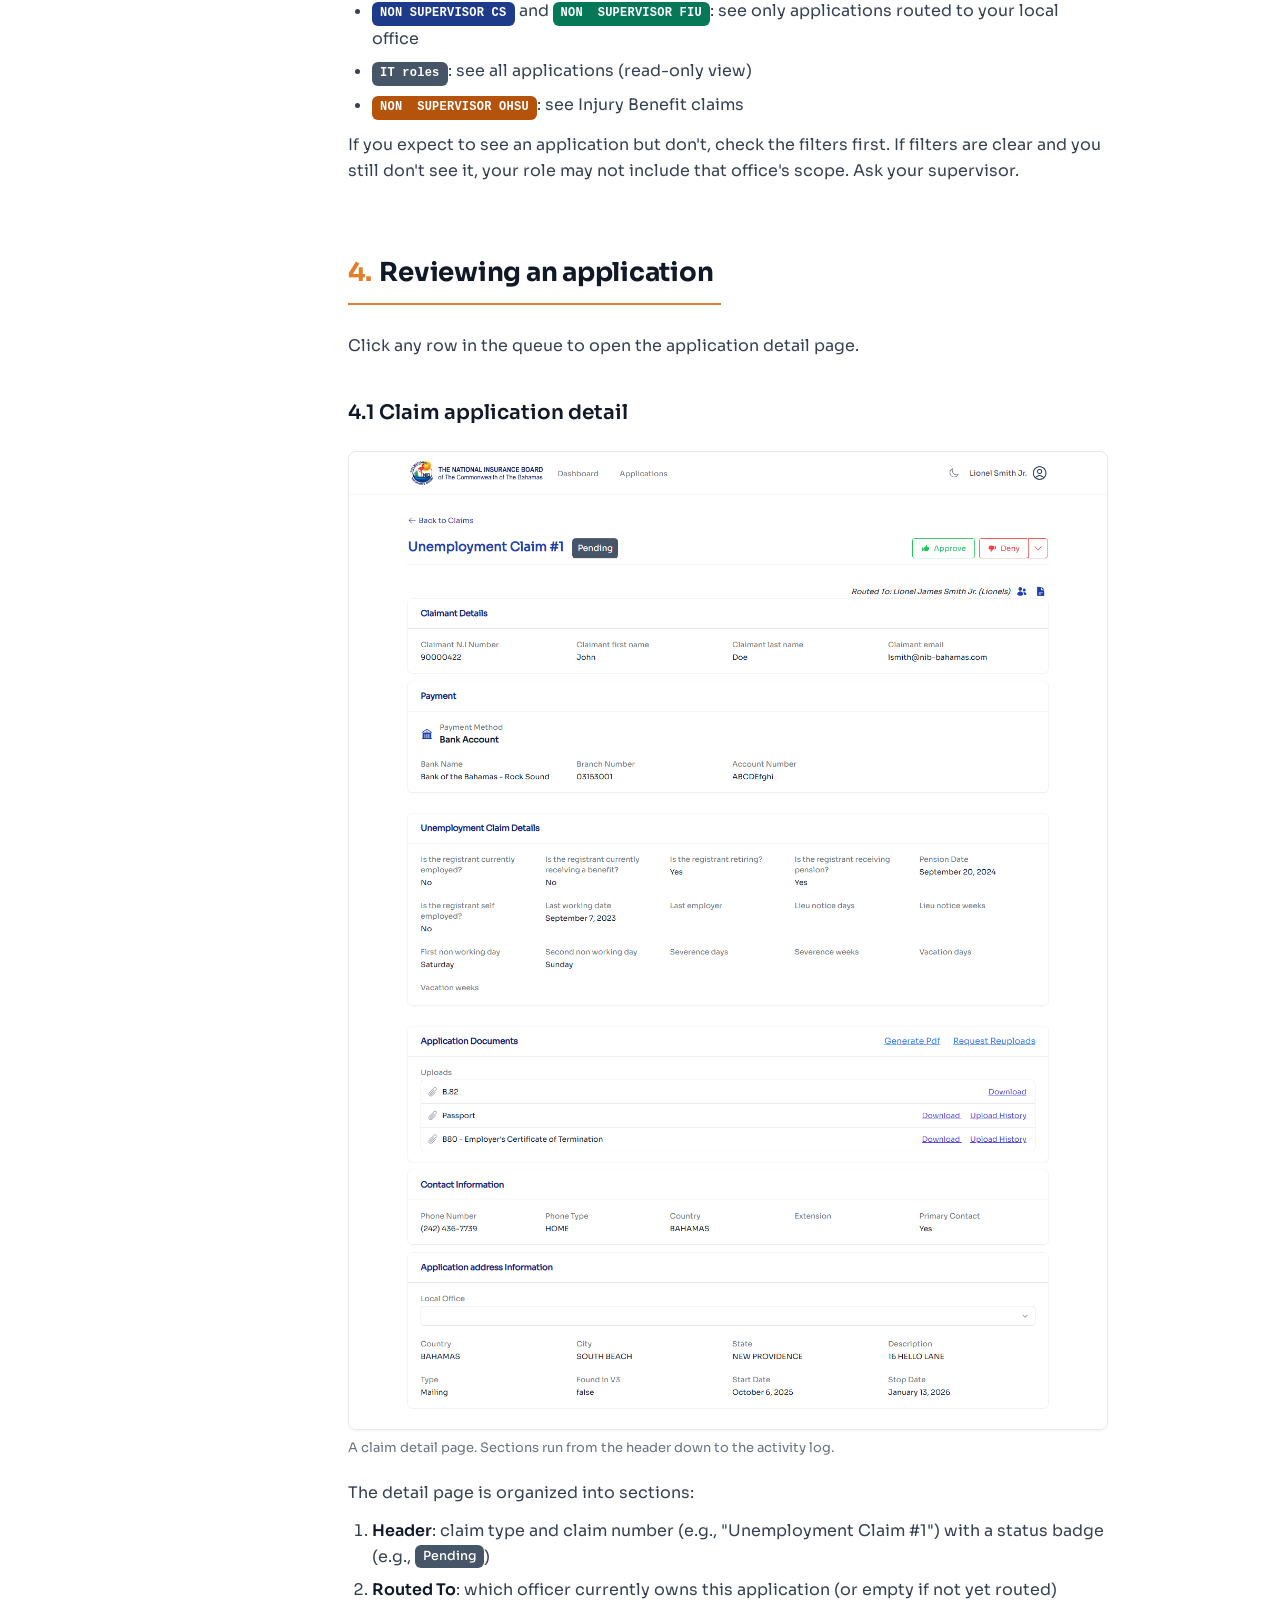
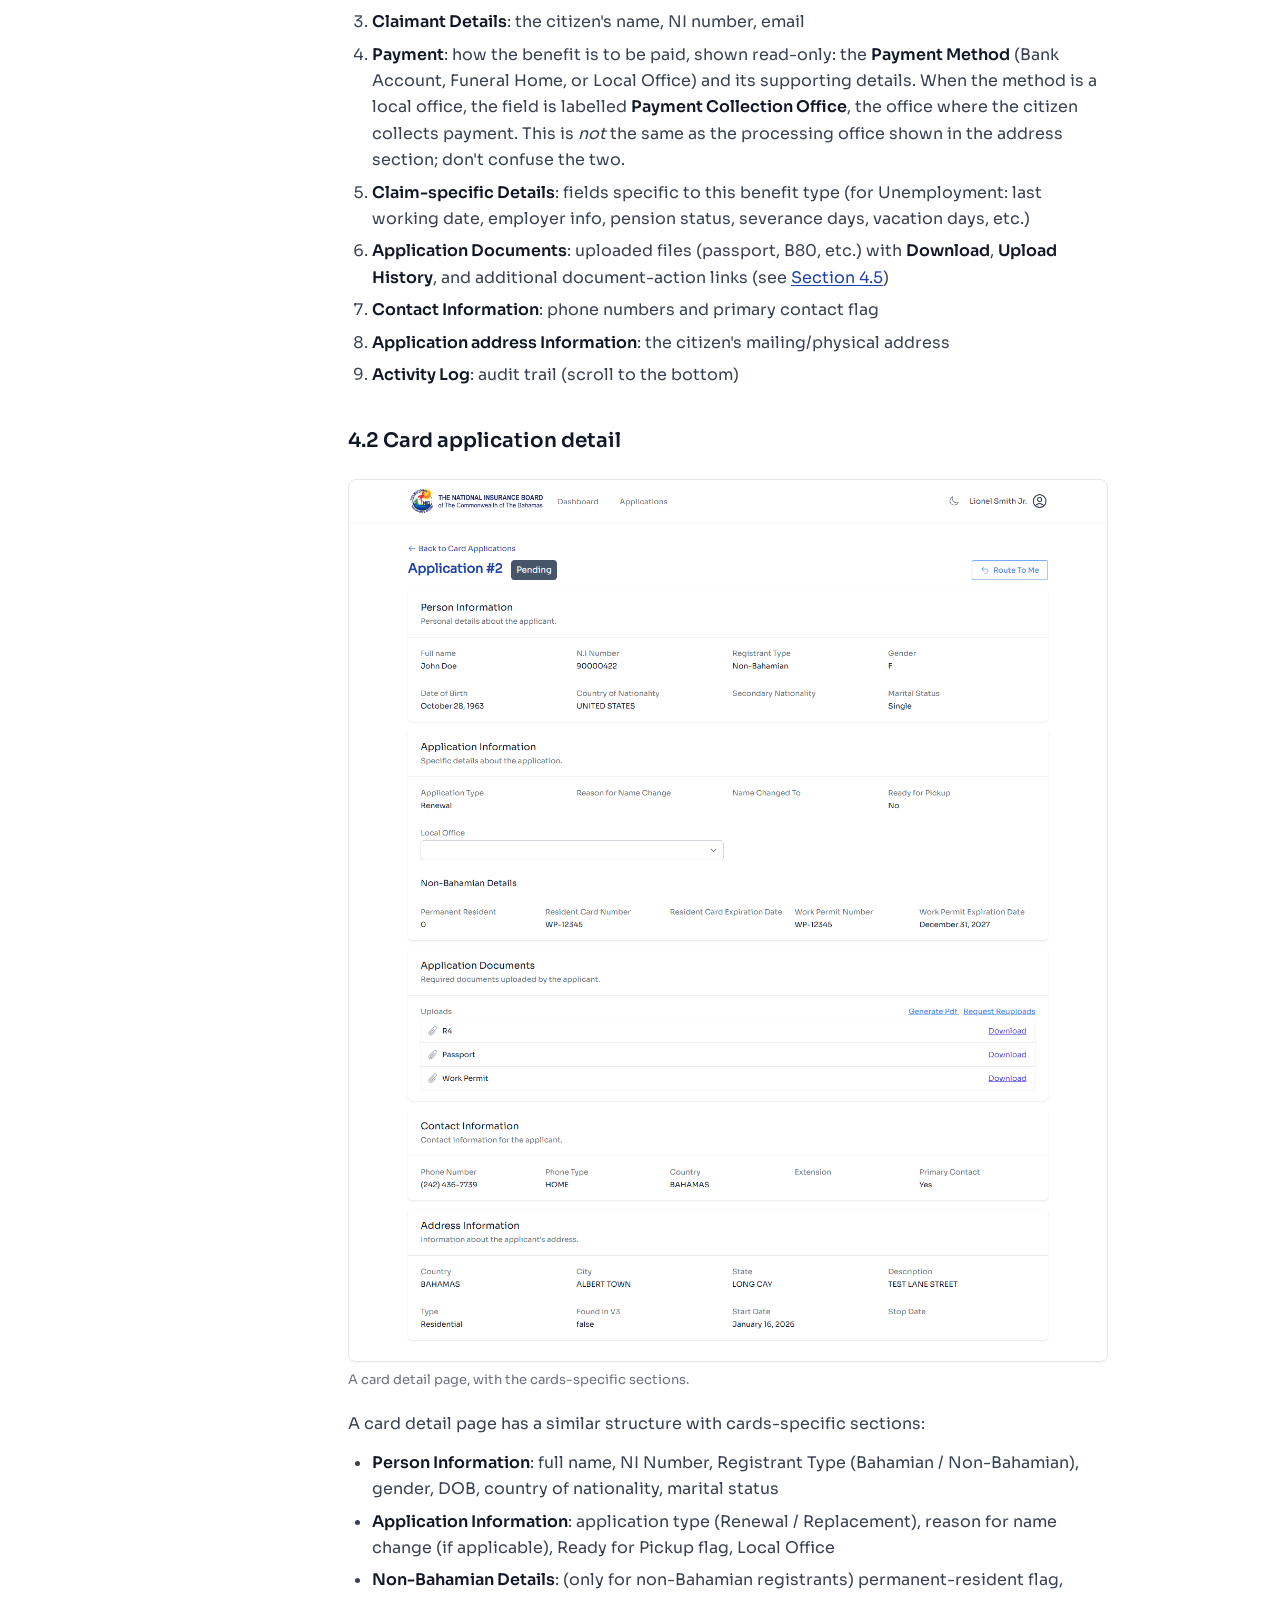
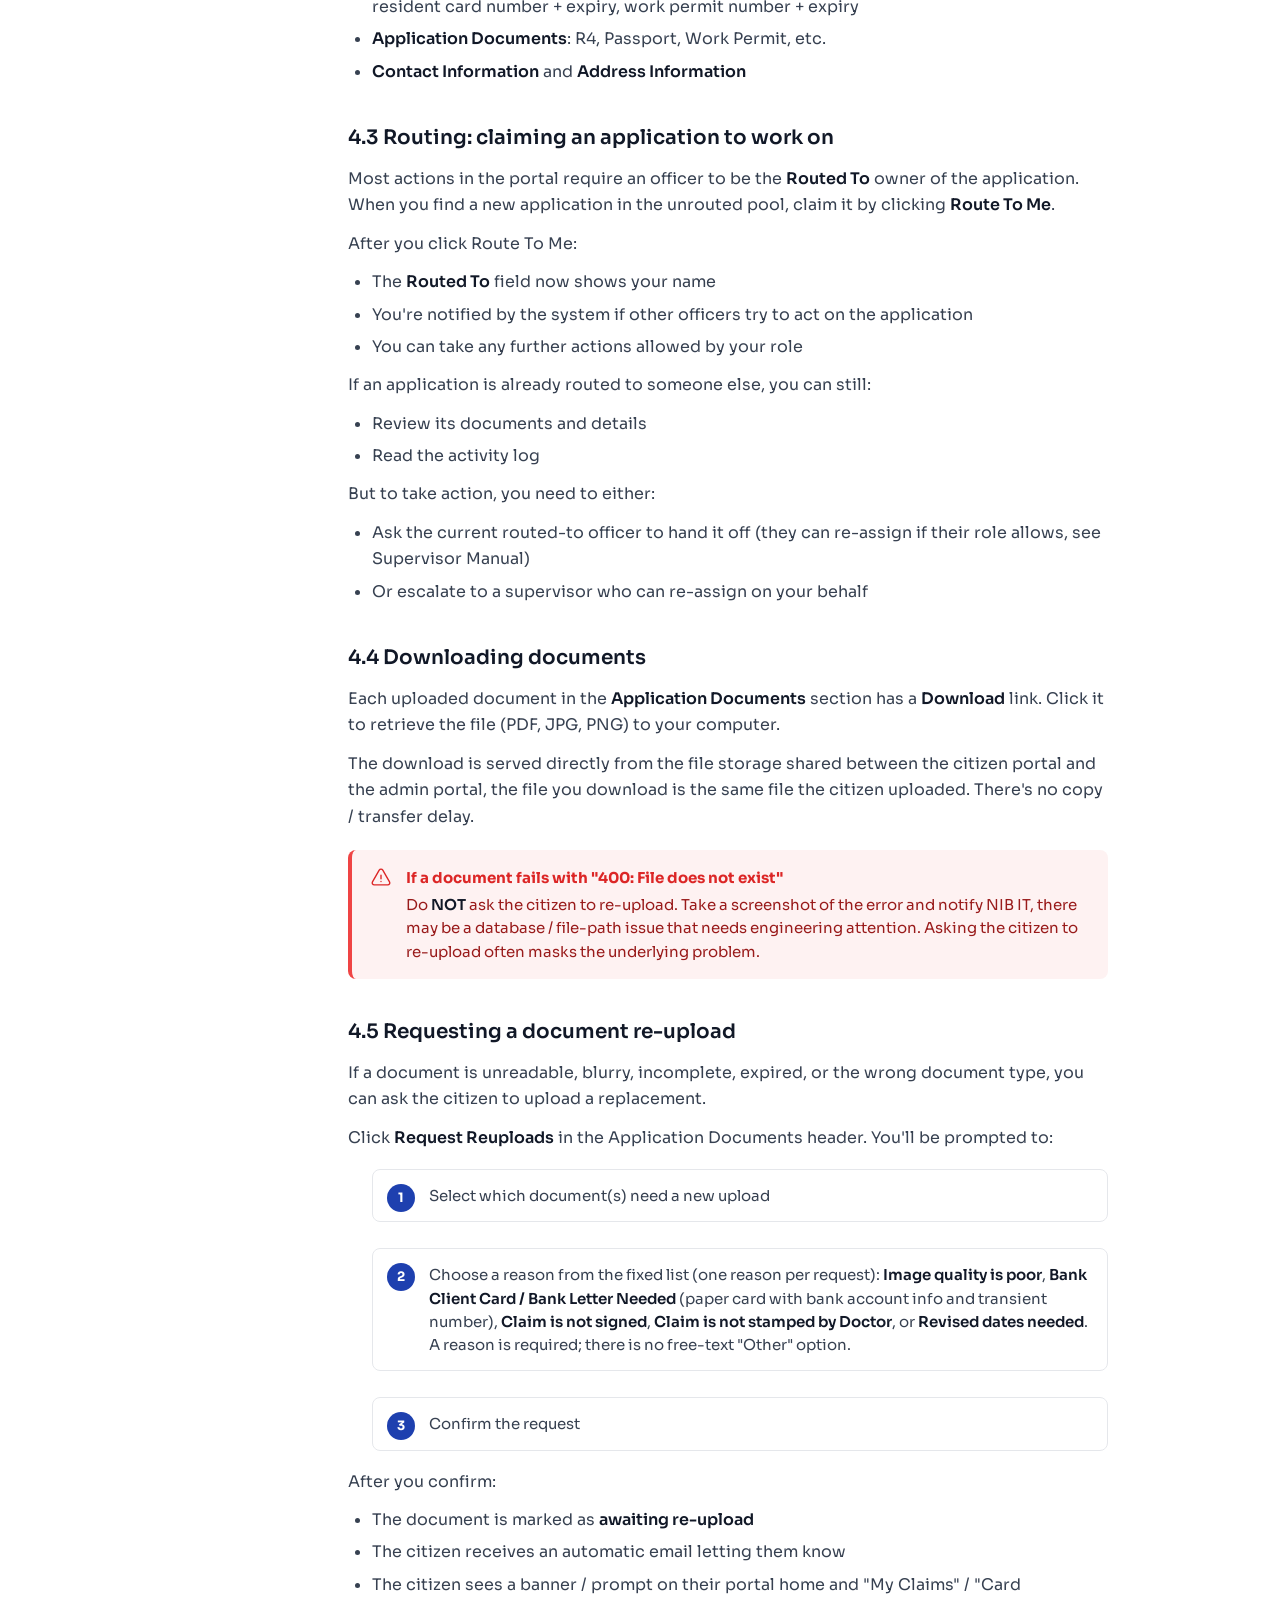
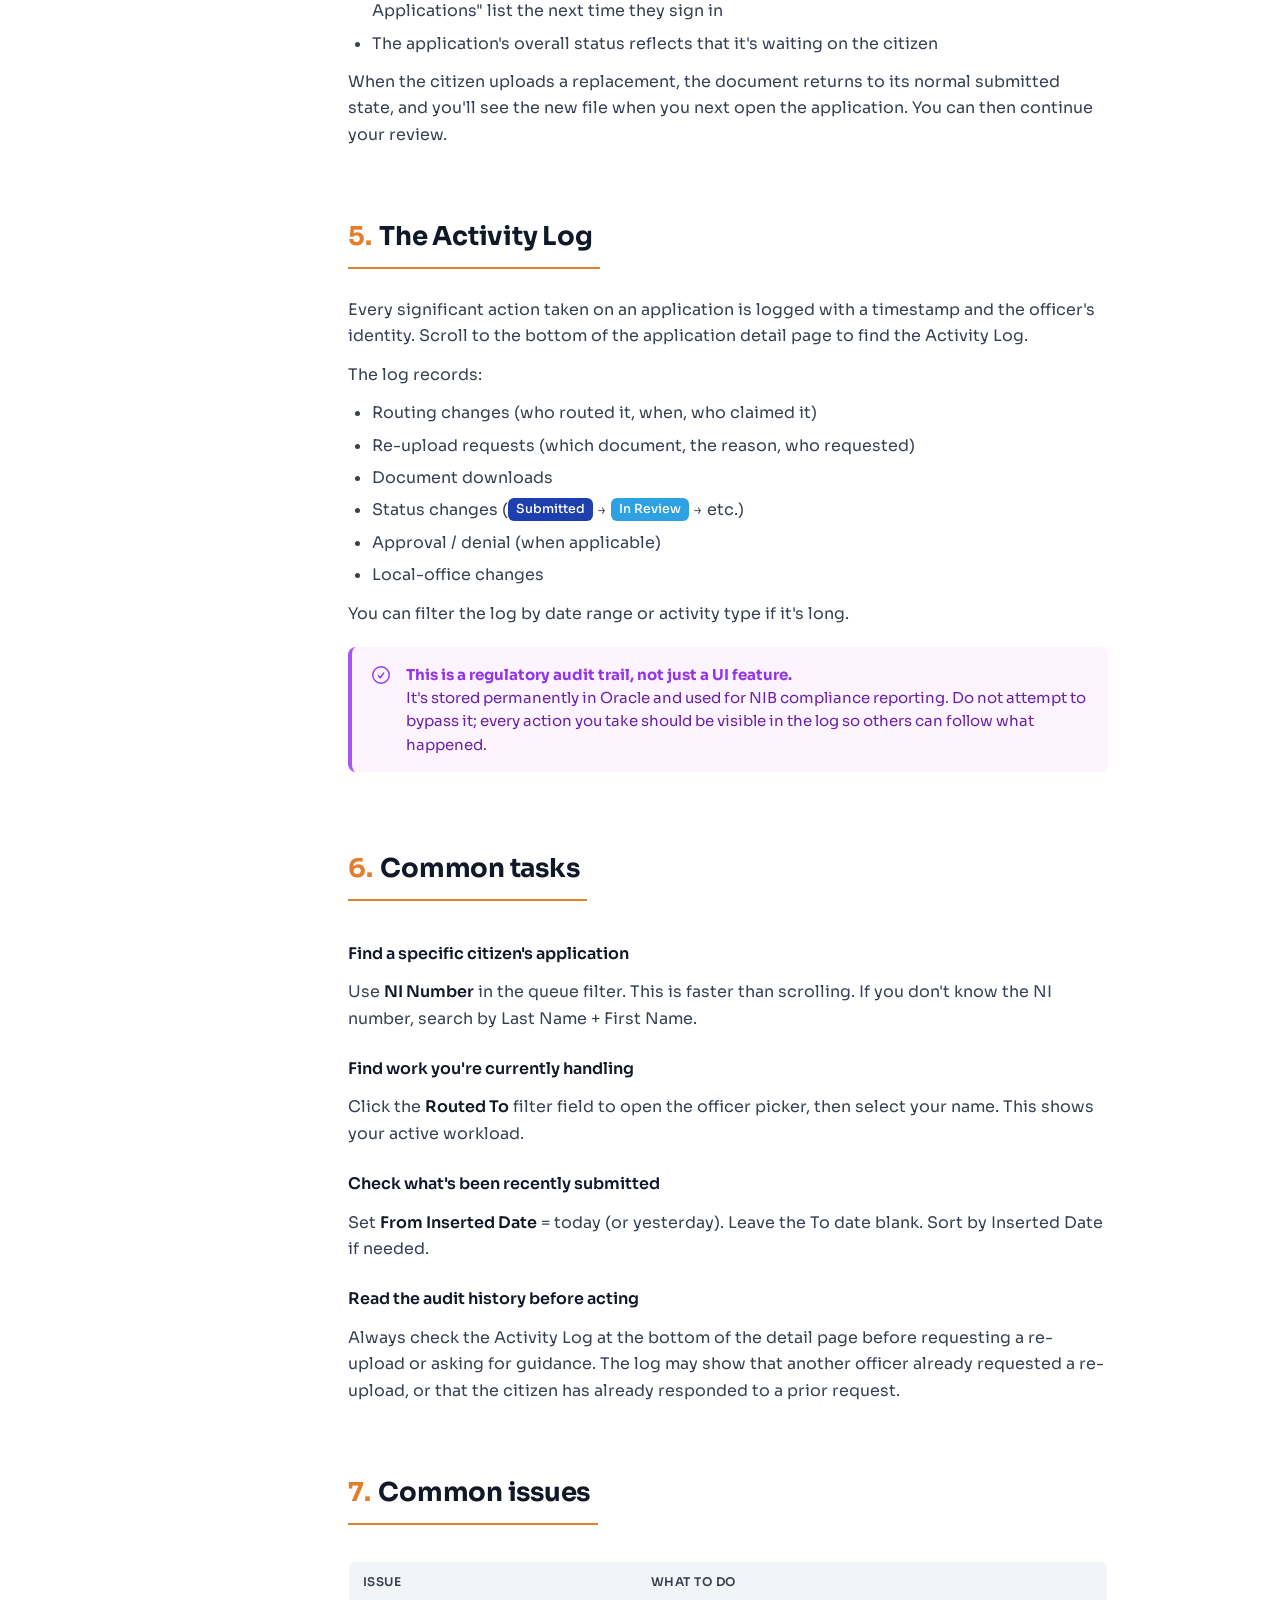
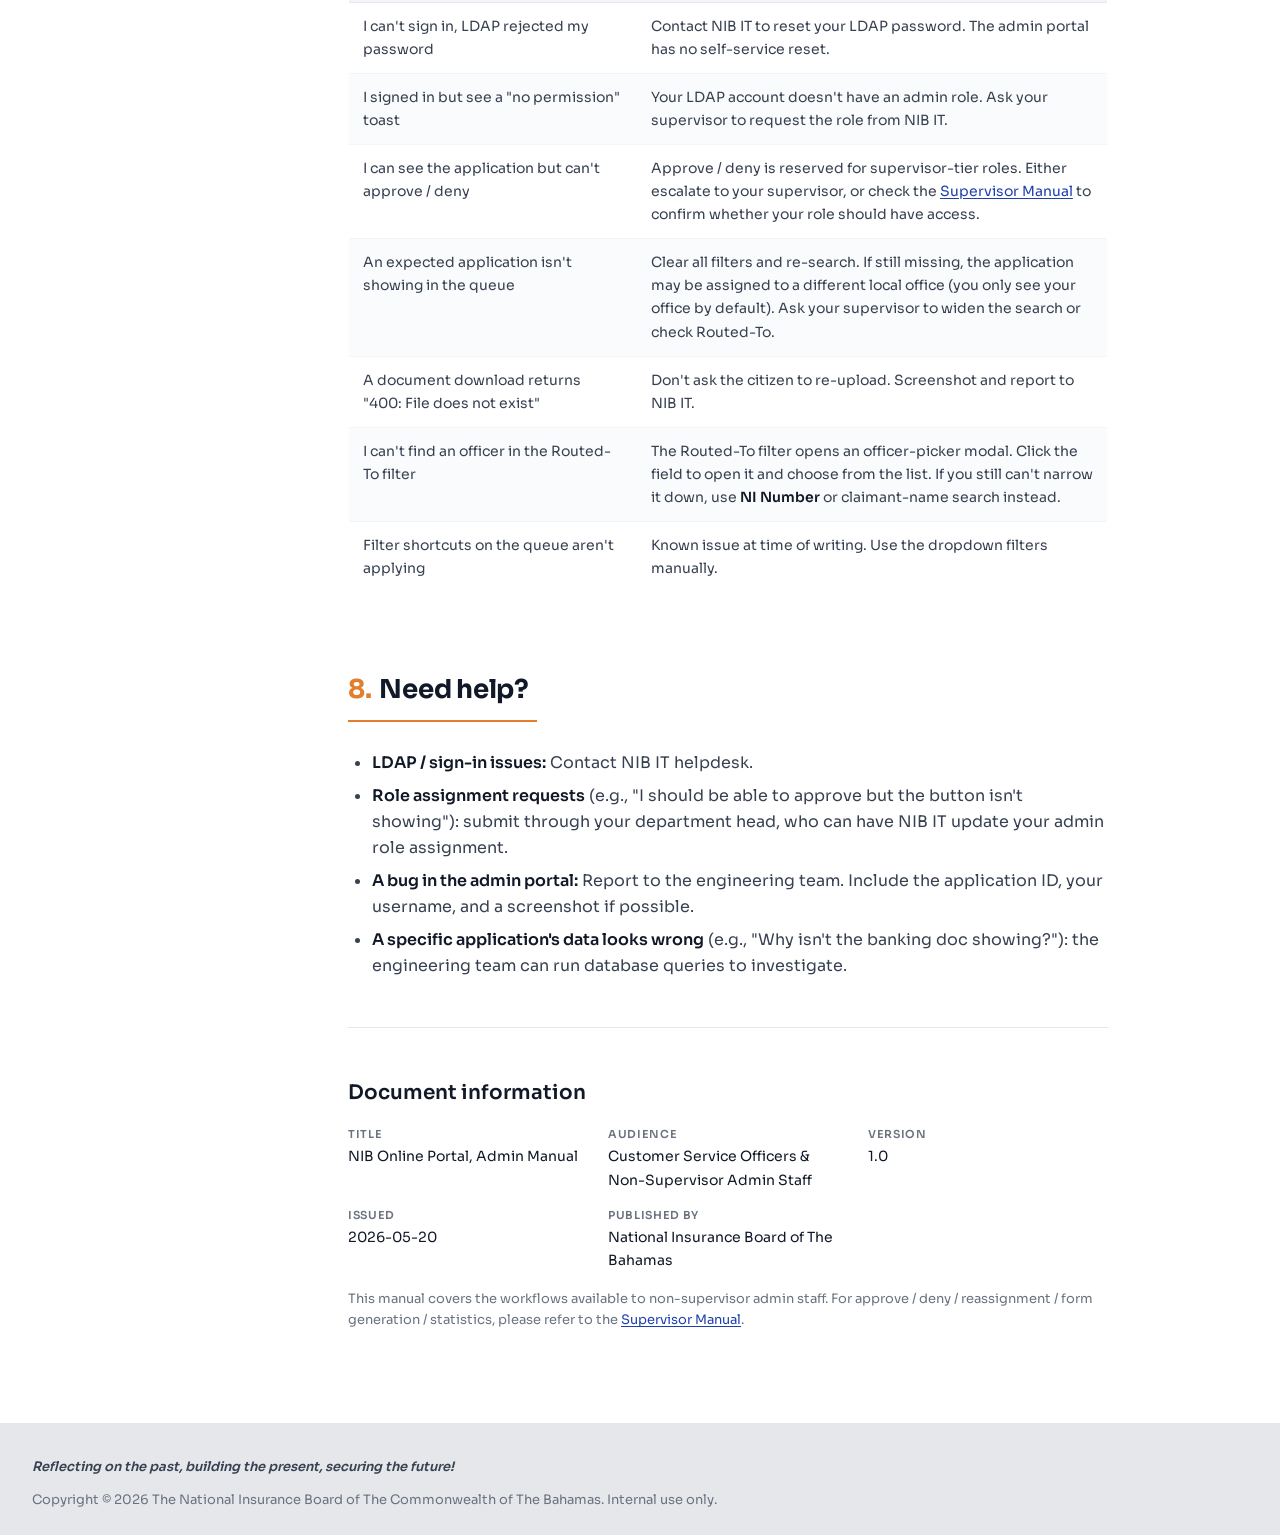
==== commit 6251c468: "docs(manuals): add screenshots to the portal-designed manuals, update role matrix Screenshots: the d" ====
--- a/onboarding/docs-site/docs/admin-manual-print.html
+++ b/onboarding/docs-site/docs/admin-manual-print.html
@@ -115,6 +115,10 @@
 
     <h2 id="signin"><span class="doc-h-num">1.</span>Signing in</h2>
     <p>Open <code>nibonline-admin.nib-bahamas.com</code> in your browser. You'll land on the admin login screen.</p>
+    <figure class="doc-shot">
+      <img src="../../images/admin/01-admin-login.png" alt="The admin portal sign-in page">
+      <figcaption>The admin sign-in screen. Use your NIB network username and password.</figcaption>
+    </figure>
     <p><strong>What you need:</strong></p>
     <ul>
       <li>Your <strong>LDAP username</strong> (the same one you use for other NIB internal systems)</li>
@@ -140,6 +144,10 @@
 
     <h2 id="hub"><span class="doc-h-num">2.</span>The Applications Hub</h2>
     <p>After signing in, you land on the Applications hub, a chooser for the two application domains you can work in.</p>
+    <figure class="doc-shot">
+      <img src="../../images/admin/02-applications-hub.png" alt="The Applications hub, showing the Cards and Claims chooser">
+      <figcaption>The Applications hub. Which cards you see depends on your roles.</figcaption>
+    </figure>
     <p>Two large cards represent the two domains:</p>
     <ul>
       <li><strong>Online Card Renewals</strong>: Search and manage online card renewal applications.</li>
@@ -152,6 +160,10 @@
 
     <h3 id="queue-claims">3.1 The Claim Applications queue</h3>
     <p>If your role gives you access to Claims, click <strong>Claims</strong> from the hub. The queue shows applications matching your filter. The header shows the result count (e.g., "Results found: 71") and the table lists:</p>
+    <figure class="doc-shot">
+      <img src="../../images/admin/04-claims-queue.png" alt="The claim applications queue with its filter form">
+      <figcaption>The claim applications queue, with the filter form above the results.</figcaption>
+    </figure>
     <table>
       <thead><tr><th>Column</th><th>Meaning</th></tr></thead>
       <tbody>
@@ -168,6 +180,10 @@
 
     <h3 id="queue-cards">3.2 The Card Applications queue</h3>
     <p>If your role gives you access to Cards, click <strong>Online Card Renewals</strong> from the hub. Same filter form, different result columns. Application Type values will be <strong>Renewal</strong> or <strong>Replacement</strong>.</p>
+    <figure class="doc-shot">
+      <img src="../../images/admin/05-cards-queue.png" alt="The card applications queue">
+      <figcaption>The card applications queue. Same filters, different result columns.</figcaption>
+    </figure>
 
     <h3 id="filters">3.3 Using filters</h3>
     <p>Both queues share the same filter form at the top:</p>
@@ -199,6 +215,10 @@
     <p>Click any row in the queue to open the application detail page.</p>
 
     <h3 id="claim-detail">4.1 Claim application detail</h3>
+    <figure class="doc-shot">
+      <img src="../../images/admin/06-claims-application-detail.png" alt="A claim application detail page">
+      <figcaption>A claim detail page. Sections run from the header down to the activity log.</figcaption>
+    </figure>
     <p>The detail page is organized into sections:</p>
     <ol>
       <li><strong>Header</strong>: claim type and claim number (e.g., "Unemployment Claim #1") with a status badge (e.g., <span class="chip-inline chip-inline--pending">Pending</span>)</li>
@@ -213,6 +233,10 @@
     </ol>
 
     <h3 id="card-detail">4.2 Card application detail</h3>
+    <figure class="doc-shot">
+      <img src="../../images/admin/07-cards-application-detail.png" alt="A card application detail page">
+      <figcaption>A card detail page, with the cards-specific sections.</figcaption>
+    </figure>
     <p>A card detail page has a similar structure with cards-specific sections:</p>
     <ul>
       <li><strong>Person Information</strong>: full name, NI Number, Registrant Type (Bahamian / Non-Bahamian), gender, DOB, country of nationality, marital status</li>
--- a/onboarding/docs-site/docs/docs.css
+++ b/onboarding/docs-site/docs/docs.css
@@ -418,3 +418,24 @@
   /* Confidential banner stays */
   .confidential-banner { background: #fff7ed !important; border: 1pt solid #fed7aa; }
 }
+
+/* ---------- Screenshots ---------- */
+.doc-shot { margin: 22px 0; }
+.doc-shot img {
+  display: block; width: 100%; height: auto;
+  border: 1px solid var(--gray-200); border-radius: 8px;
+  box-shadow: var(--shadow-sm);
+}
+.doc-shot figcaption {
+  margin-top: 8px; font-size: 13px; color: var(--fg-3); line-height: 1.5;
+}
+@media print {
+  /* Keep a capture and its caption on one page, and stop a tall full-page
+     screenshot from swallowing a whole sheet. */
+  .doc-shot { page-break-inside: avoid; break-inside: avoid; margin: 10pt 0; }
+  .doc-shot img {
+    width: auto; max-width: 100%; max-height: 110mm;
+    border: 0.5pt solid #d1d5db; box-shadow: none;
+  }
+  .doc-shot figcaption { font-size: 8.5pt; margin-top: 4pt; }
+}
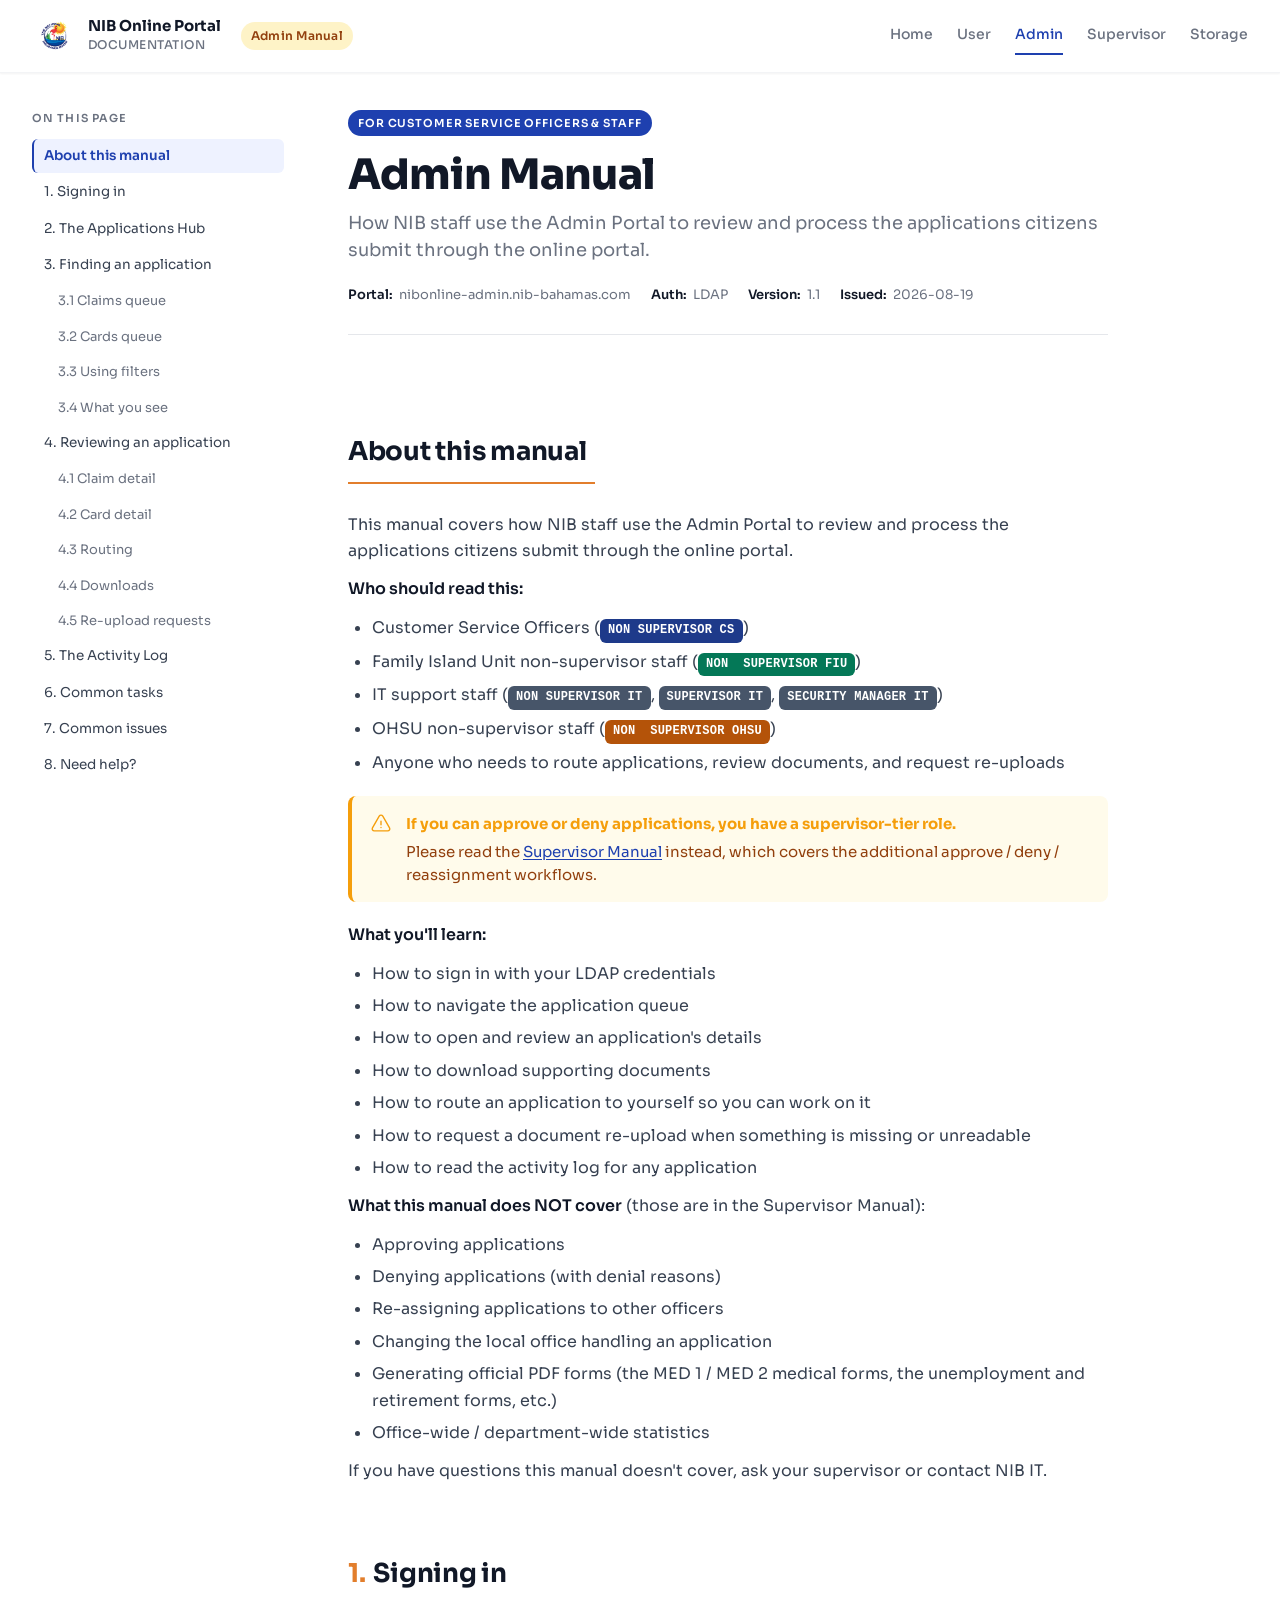
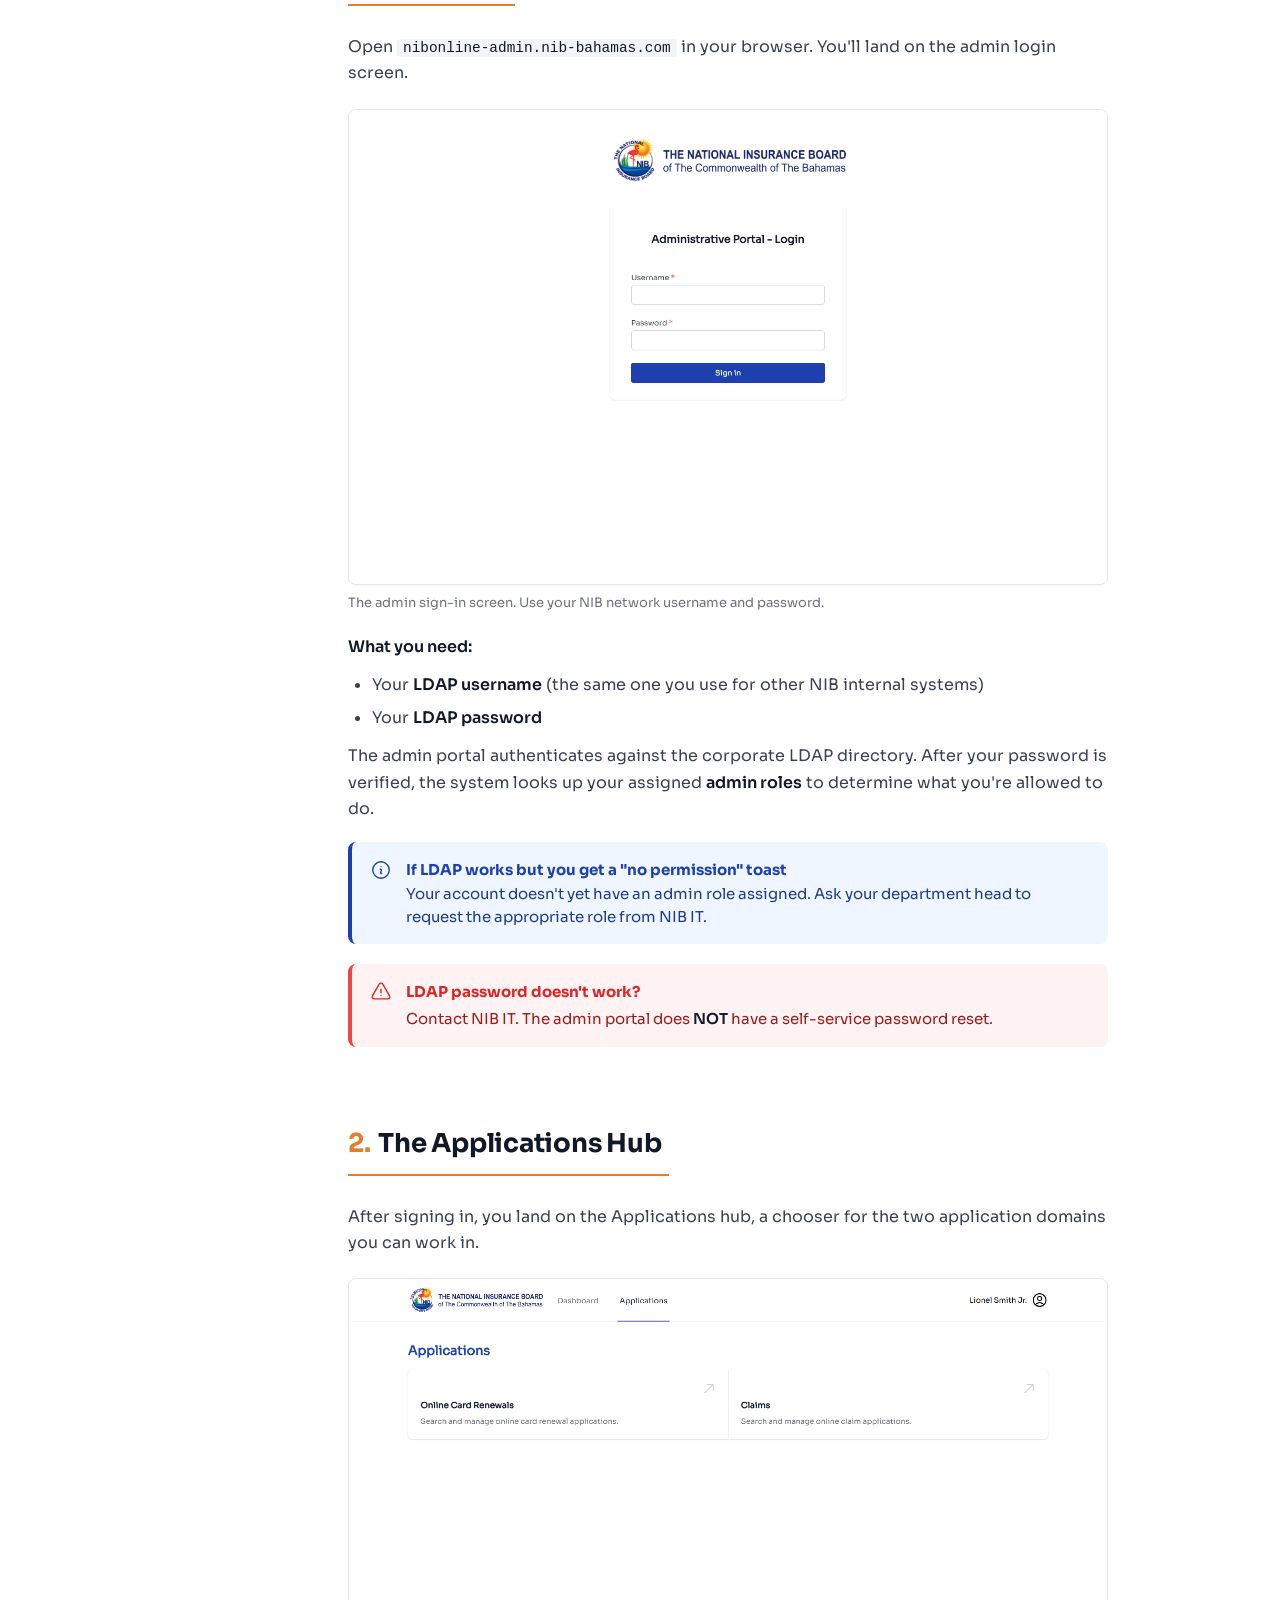
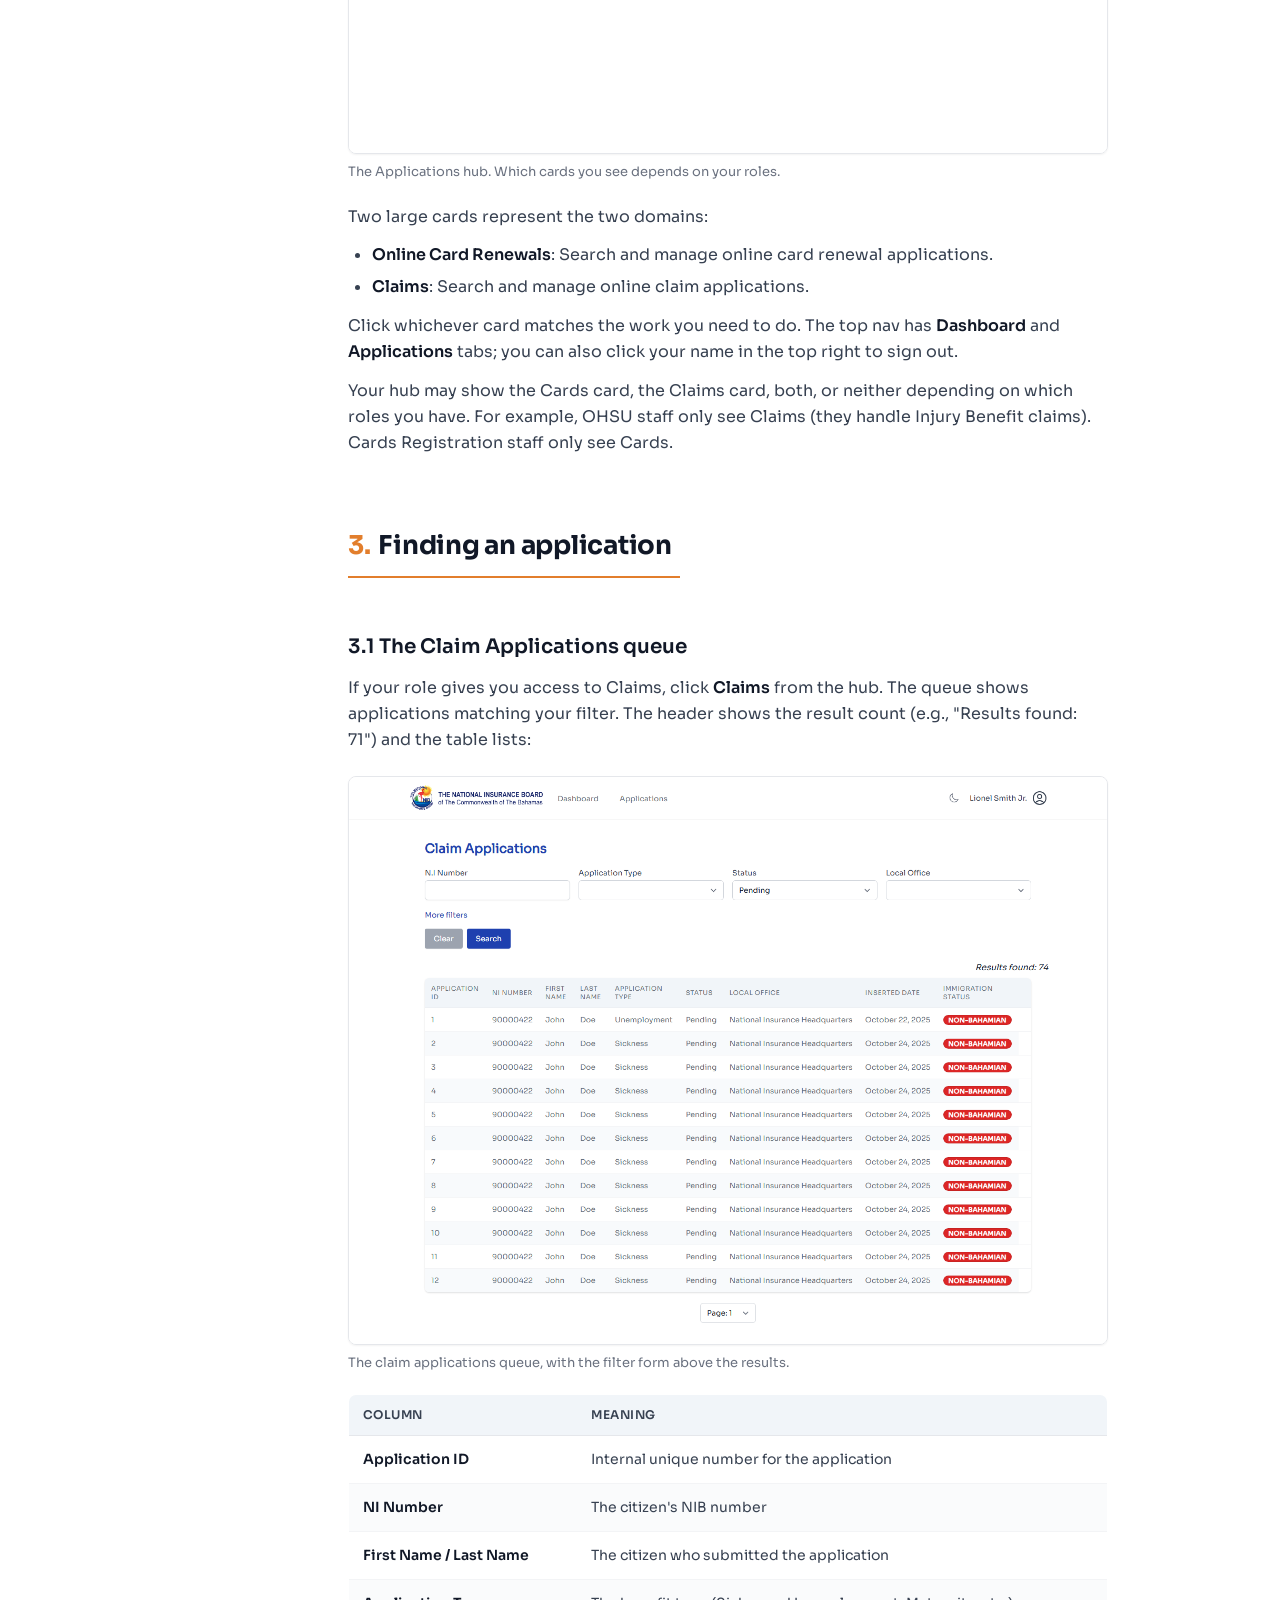
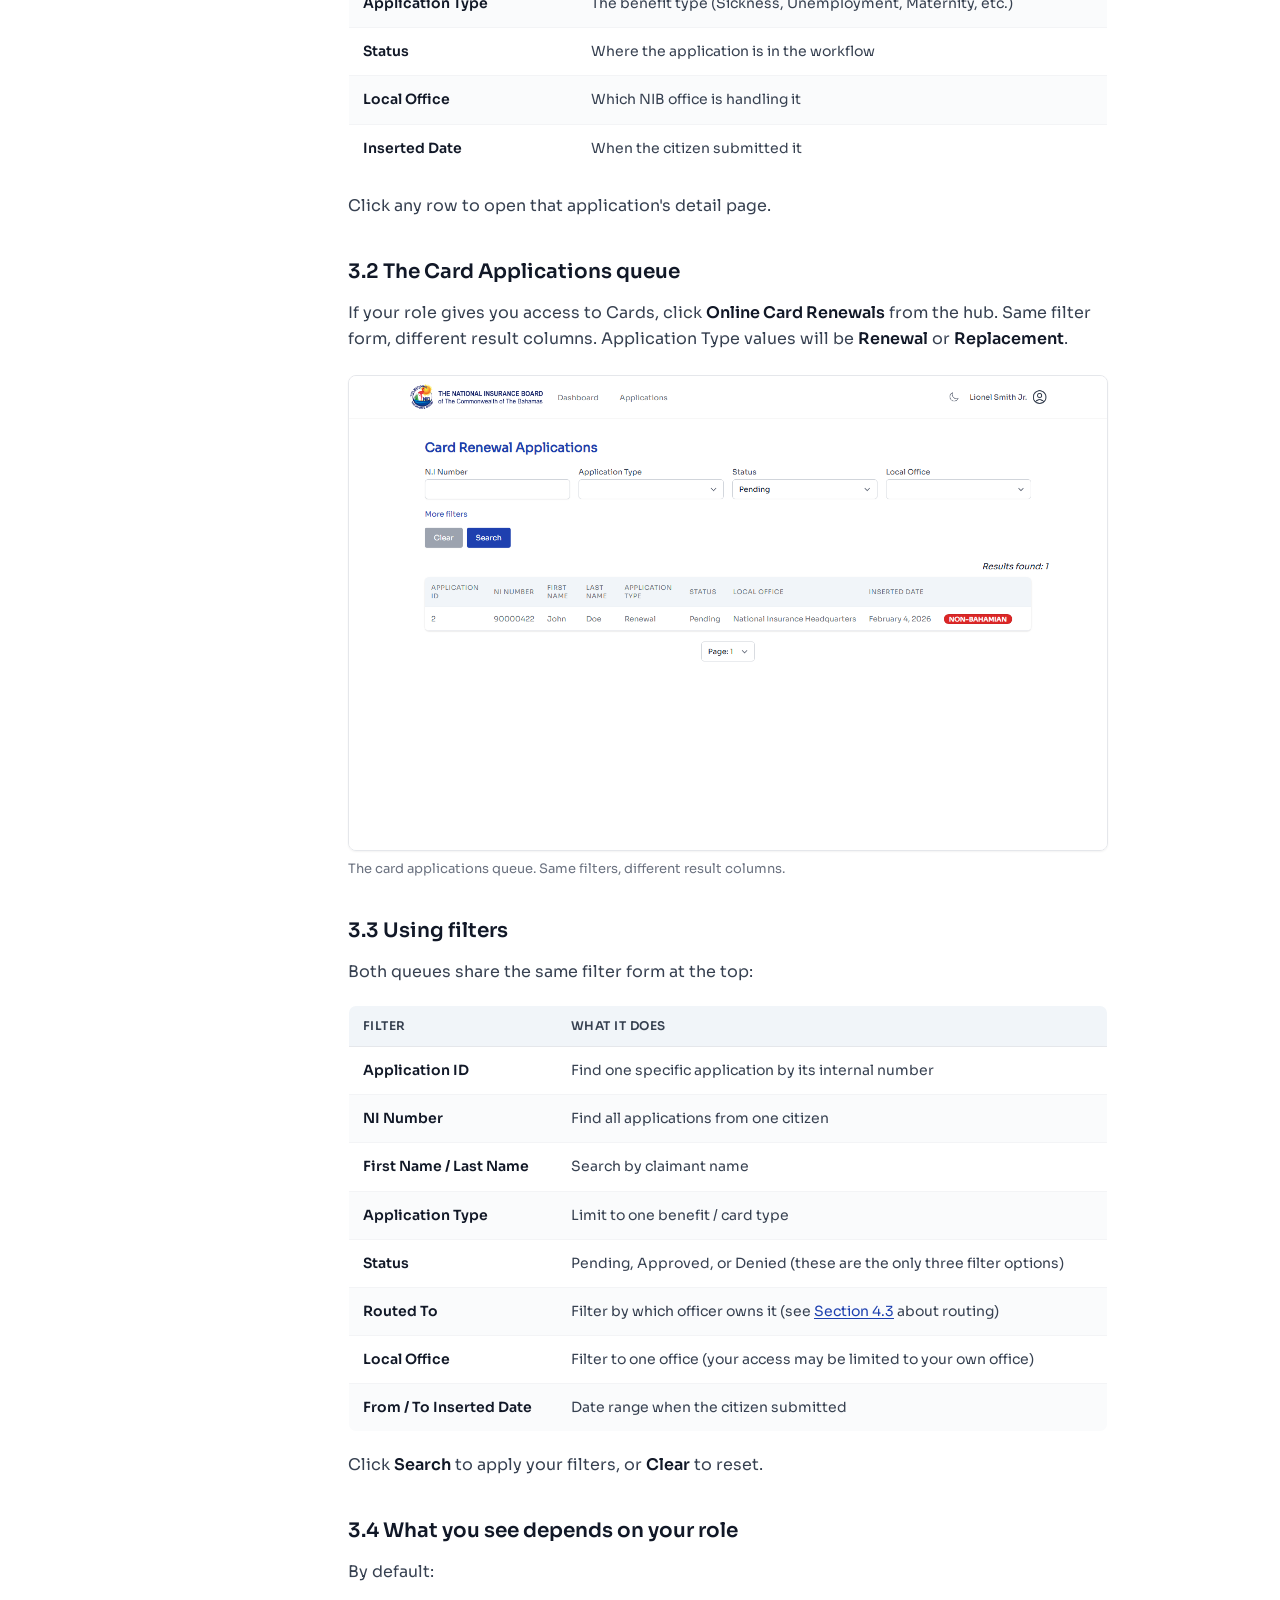
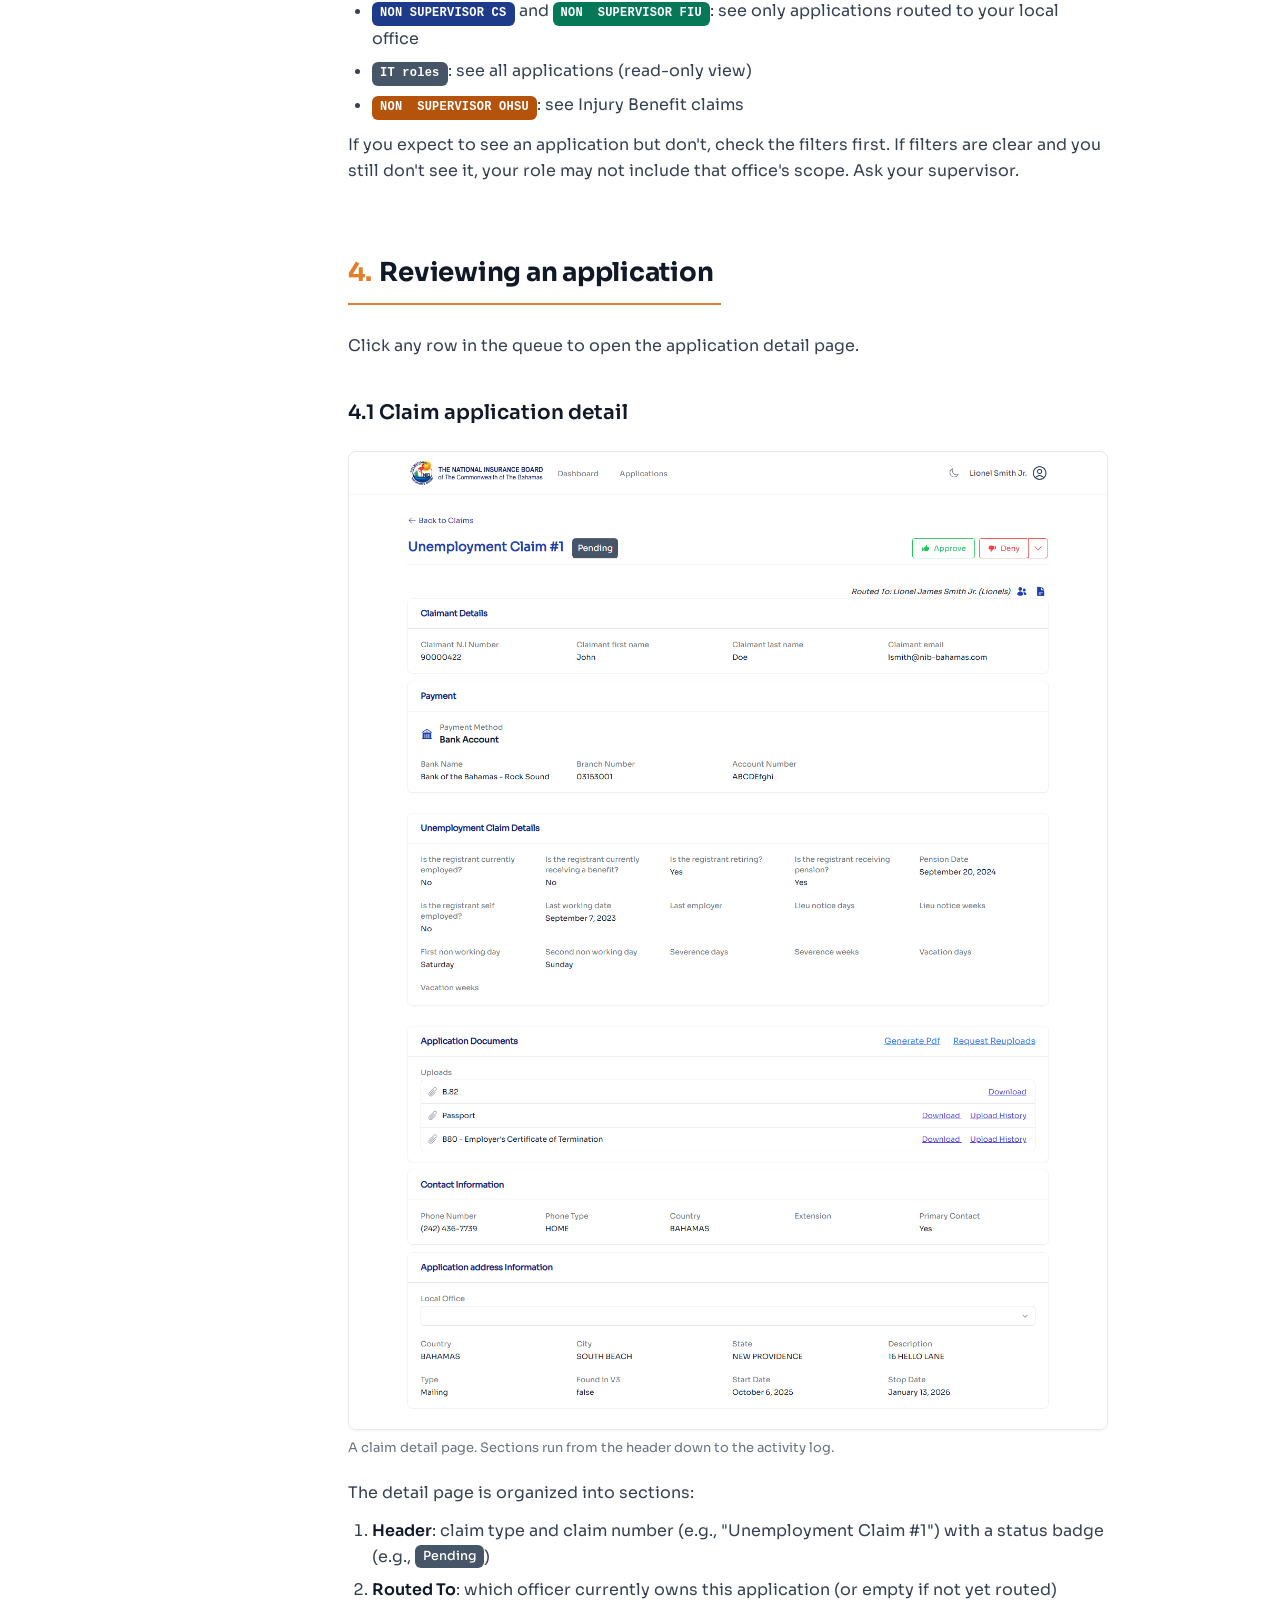
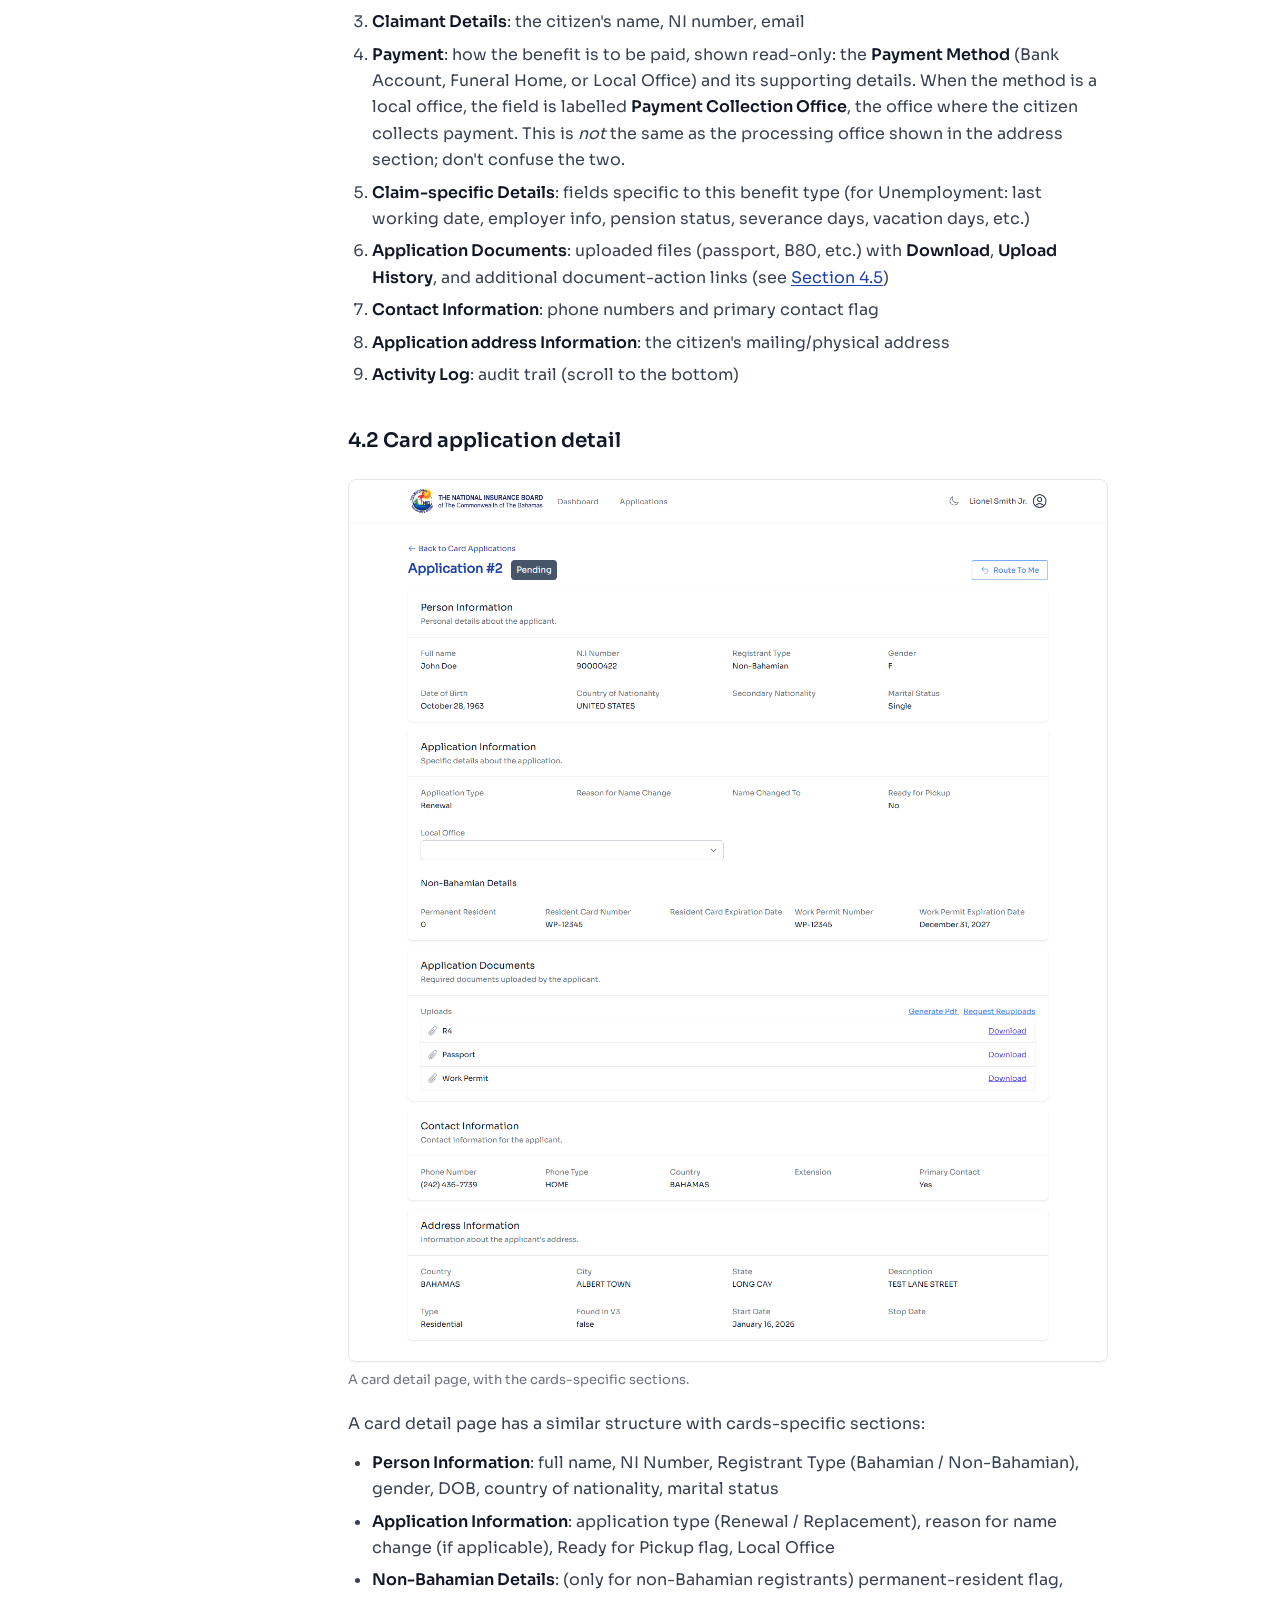
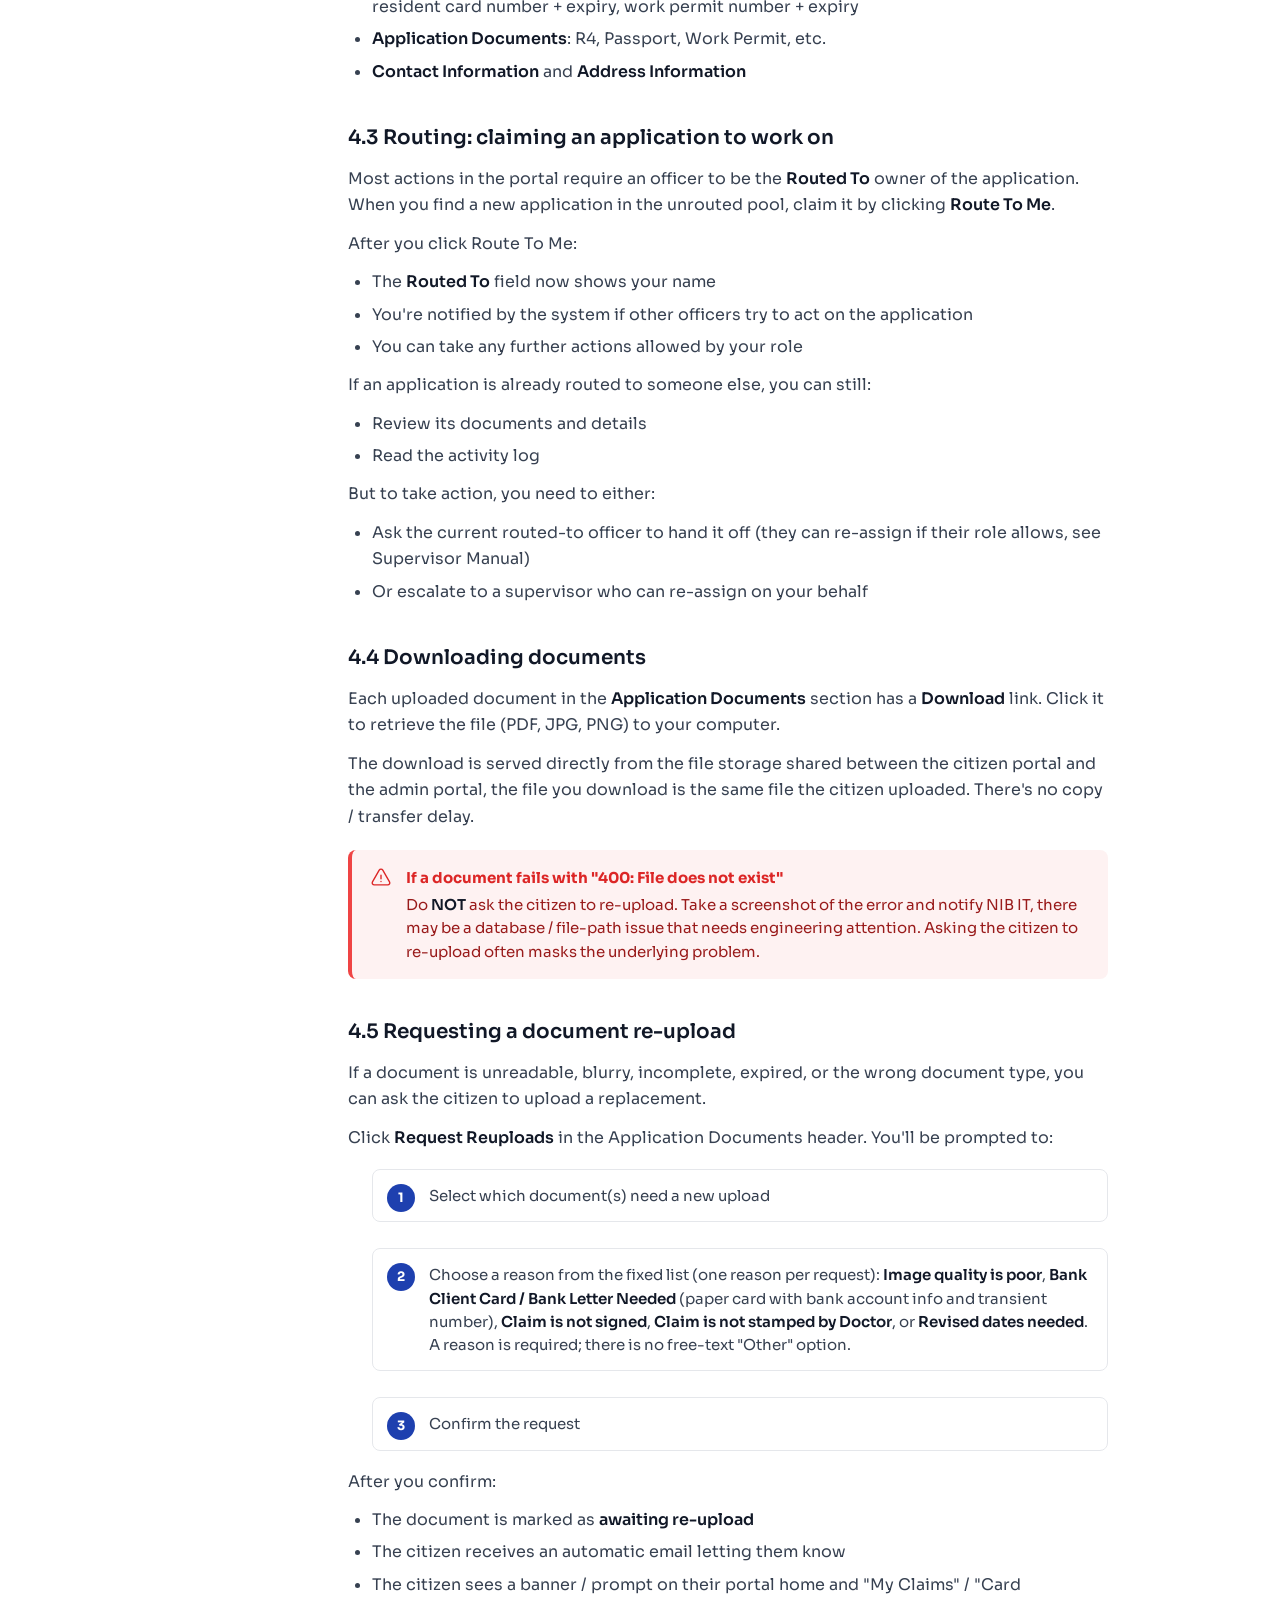
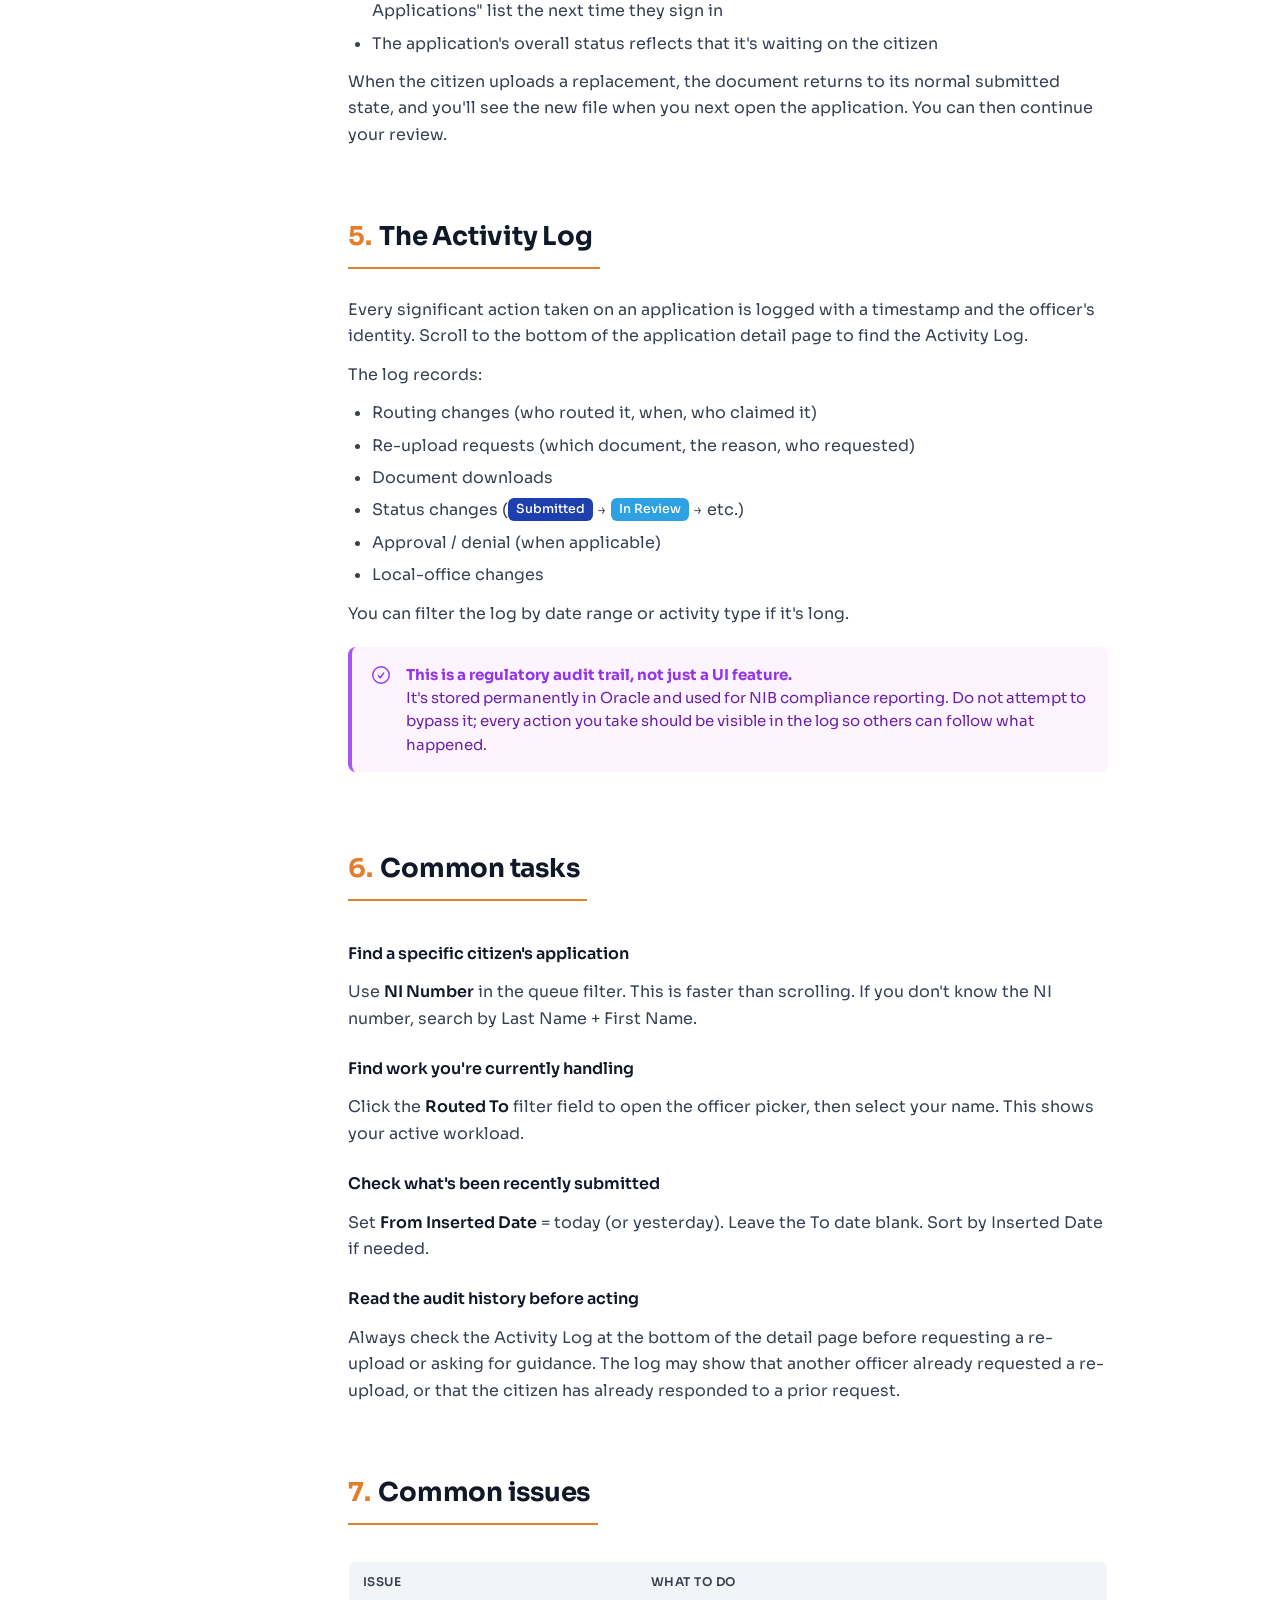
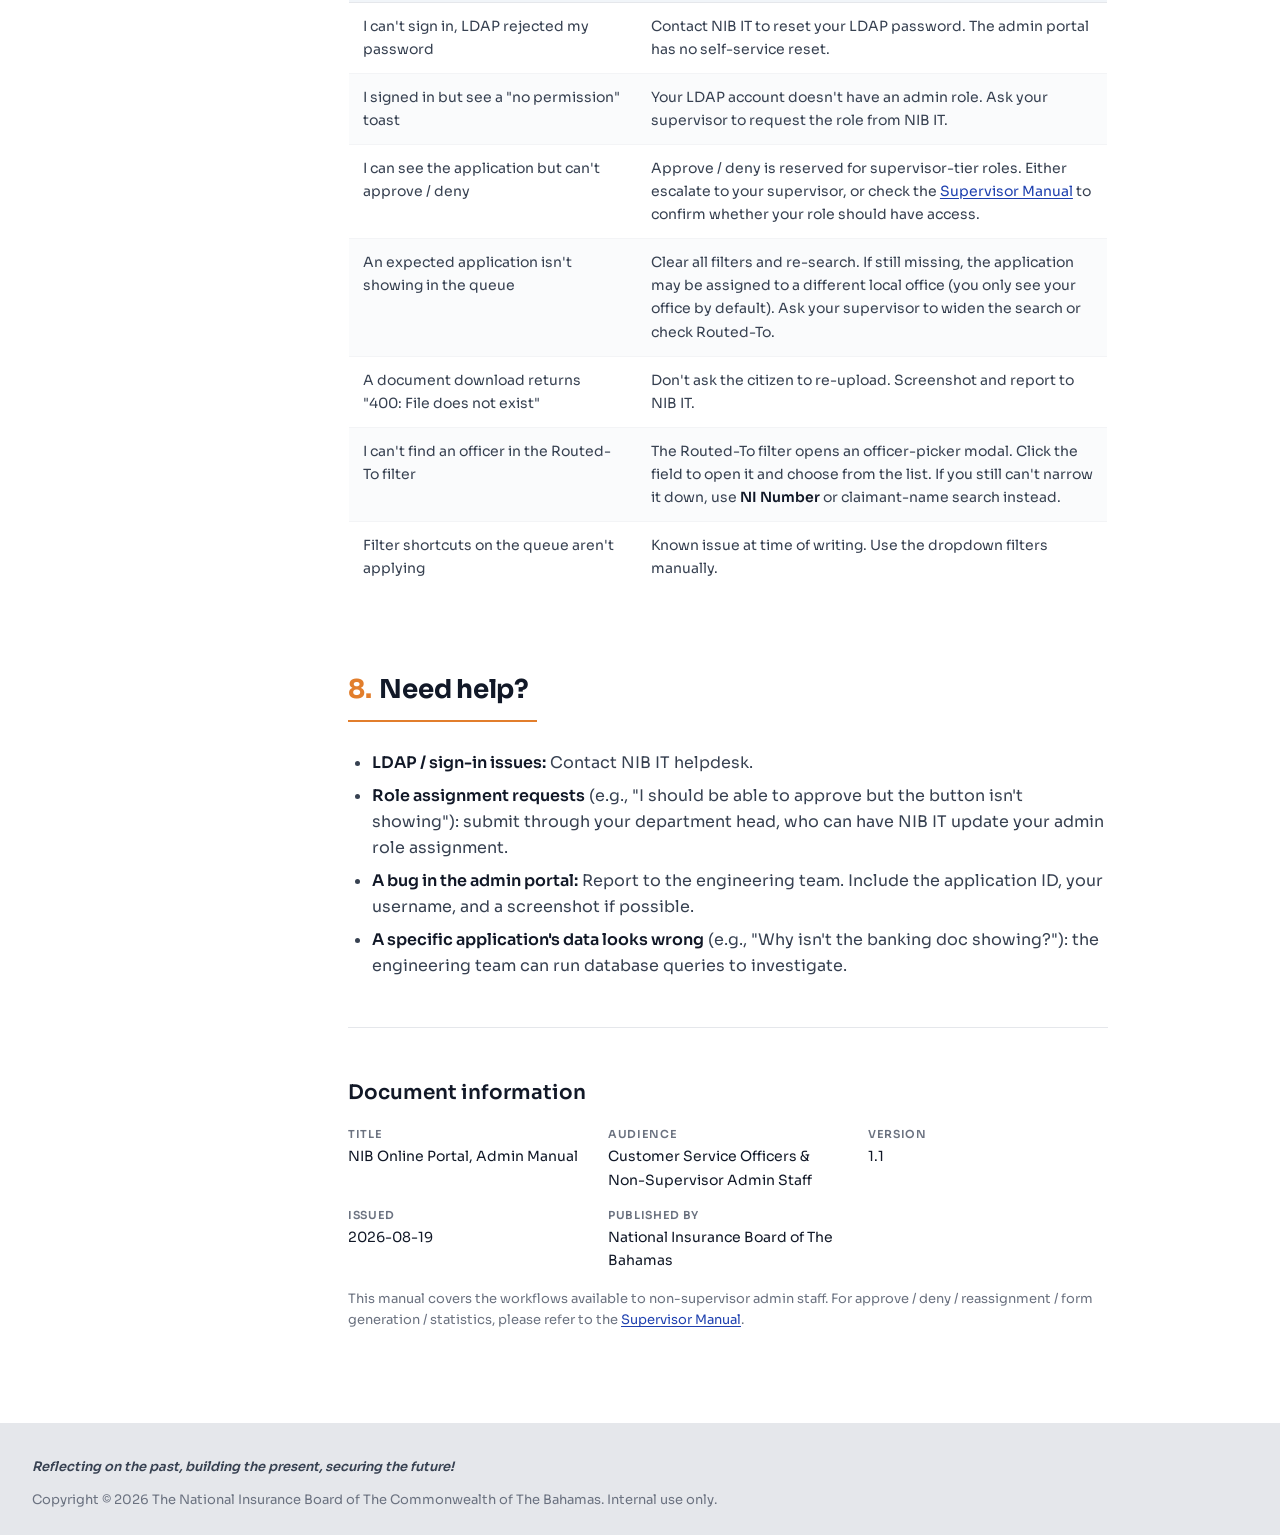
==== commit 8fd10ebe: "docs(manuals): bump the three manuals and the index to v1.1, issued 2026-08-19 The covers still clai" ====
--- a/onboarding/docs-site/docs/admin-manual-print.html
+++ b/onboarding/docs-site/docs/admin-manual-print.html
@@ -66,8 +66,8 @@
       <div class="doc-hero__meta">
         <span><strong>Portal:</strong> nibonline-admin.nib-bahamas.com</span>
         <span><strong>Auth:</strong> LDAP</span>
-        <span><strong>Version:</strong> 1.0</span>
-        <span><strong>Issued:</strong> 2026-05-20</span>
+        <span><strong>Version:</strong> 1.1</span>
+        <span><strong>Issued:</strong> 2026-08-19</span>
       </div>
     </div>
 
@@ -355,8 +355,8 @@
     <dl class="defstrip">
       <div><dt>Title</dt><dd>NIB Online Portal, Admin Manual</dd></div>
       <div><dt>Audience</dt><dd>Customer Service Officers &amp; Non-Supervisor Admin Staff</dd></div>
-      <div><dt>Version</dt><dd>1.0</dd></div>
-      <div><dt>Issued</dt><dd>2026-05-20</dd></div>
+      <div><dt>Version</dt><dd>1.1</dd></div>
+      <div><dt>Issued</dt><dd>2026-08-19</dd></div>
       <div><dt>Published by</dt><dd>National Insurance Board of The Bahamas</dd></div>
     </dl>
     <p style="font-size: 13px; color: var(--fg-3);">This manual covers the workflows available to non-supervisor admin staff. For approve / deny / reassignment / form generation / statistics, please refer to the <a href="supervisor-manual.html">Supervisor Manual</a>.</p>
